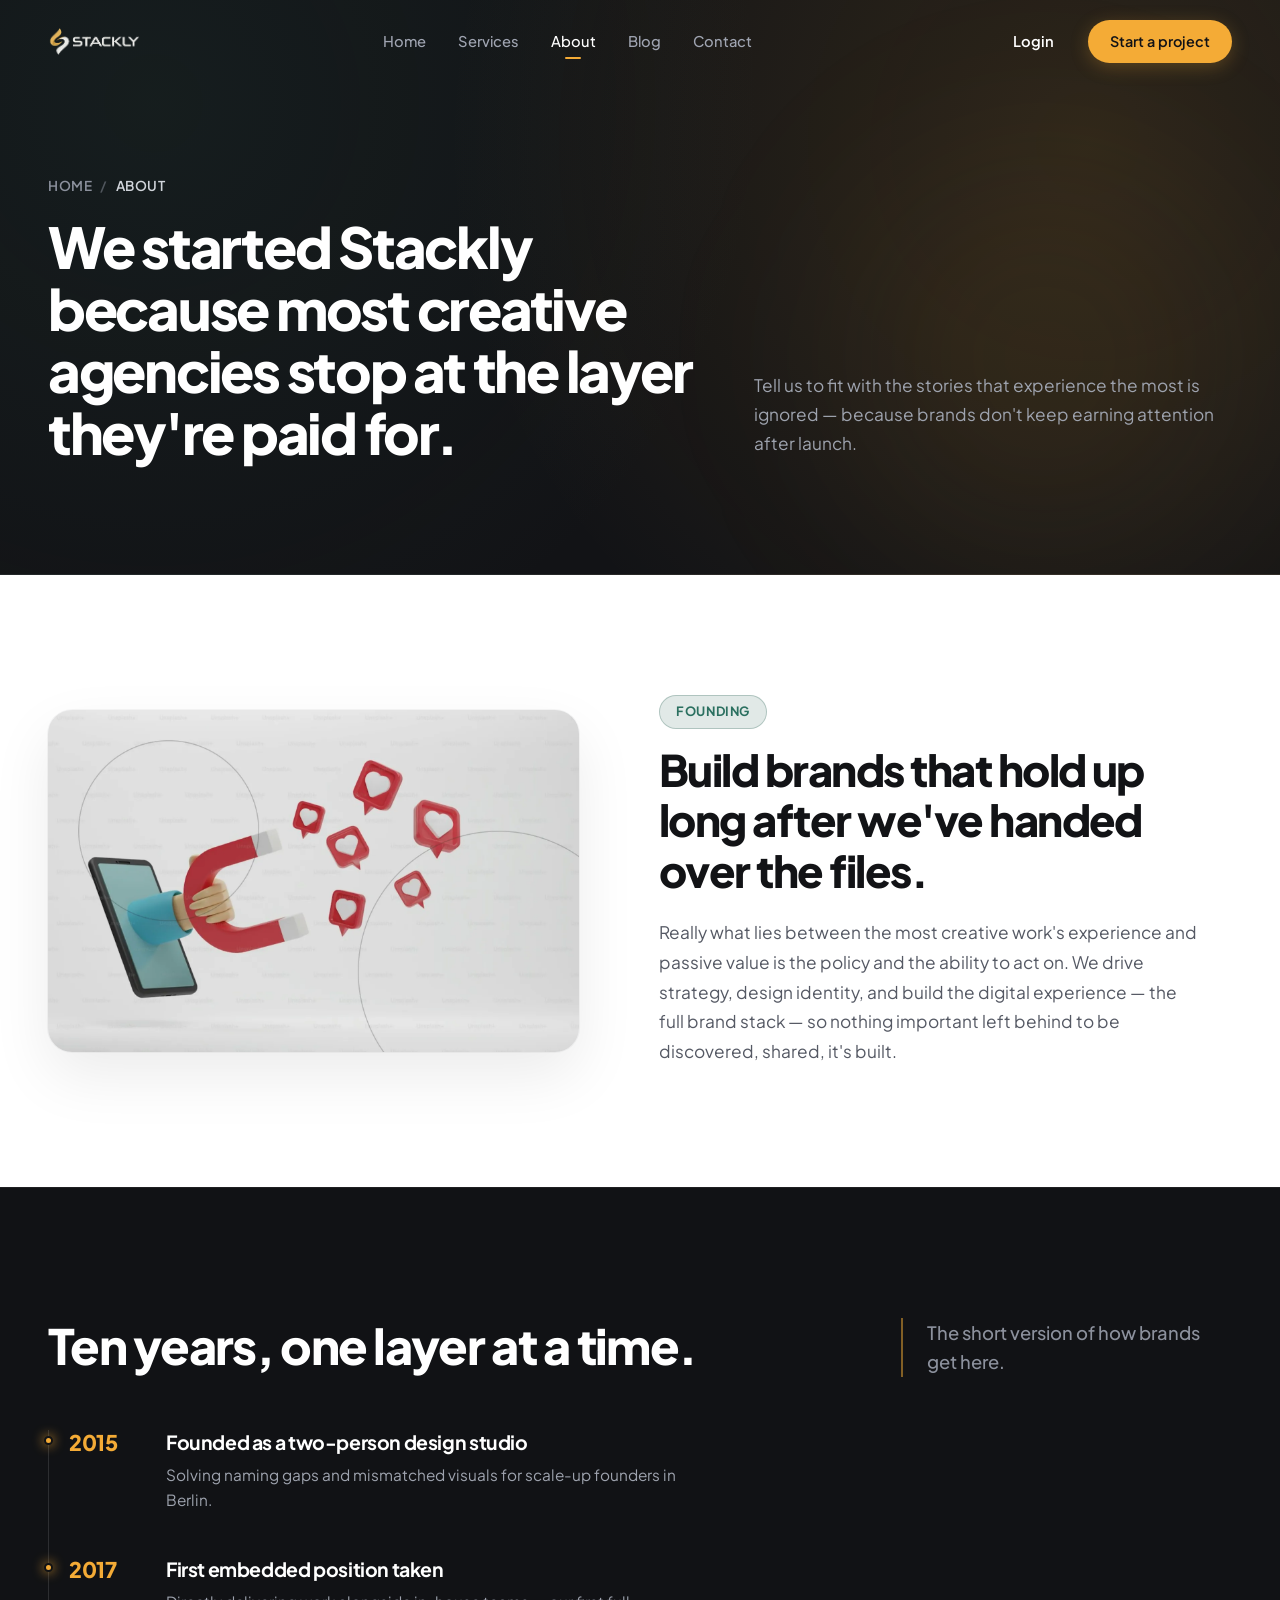
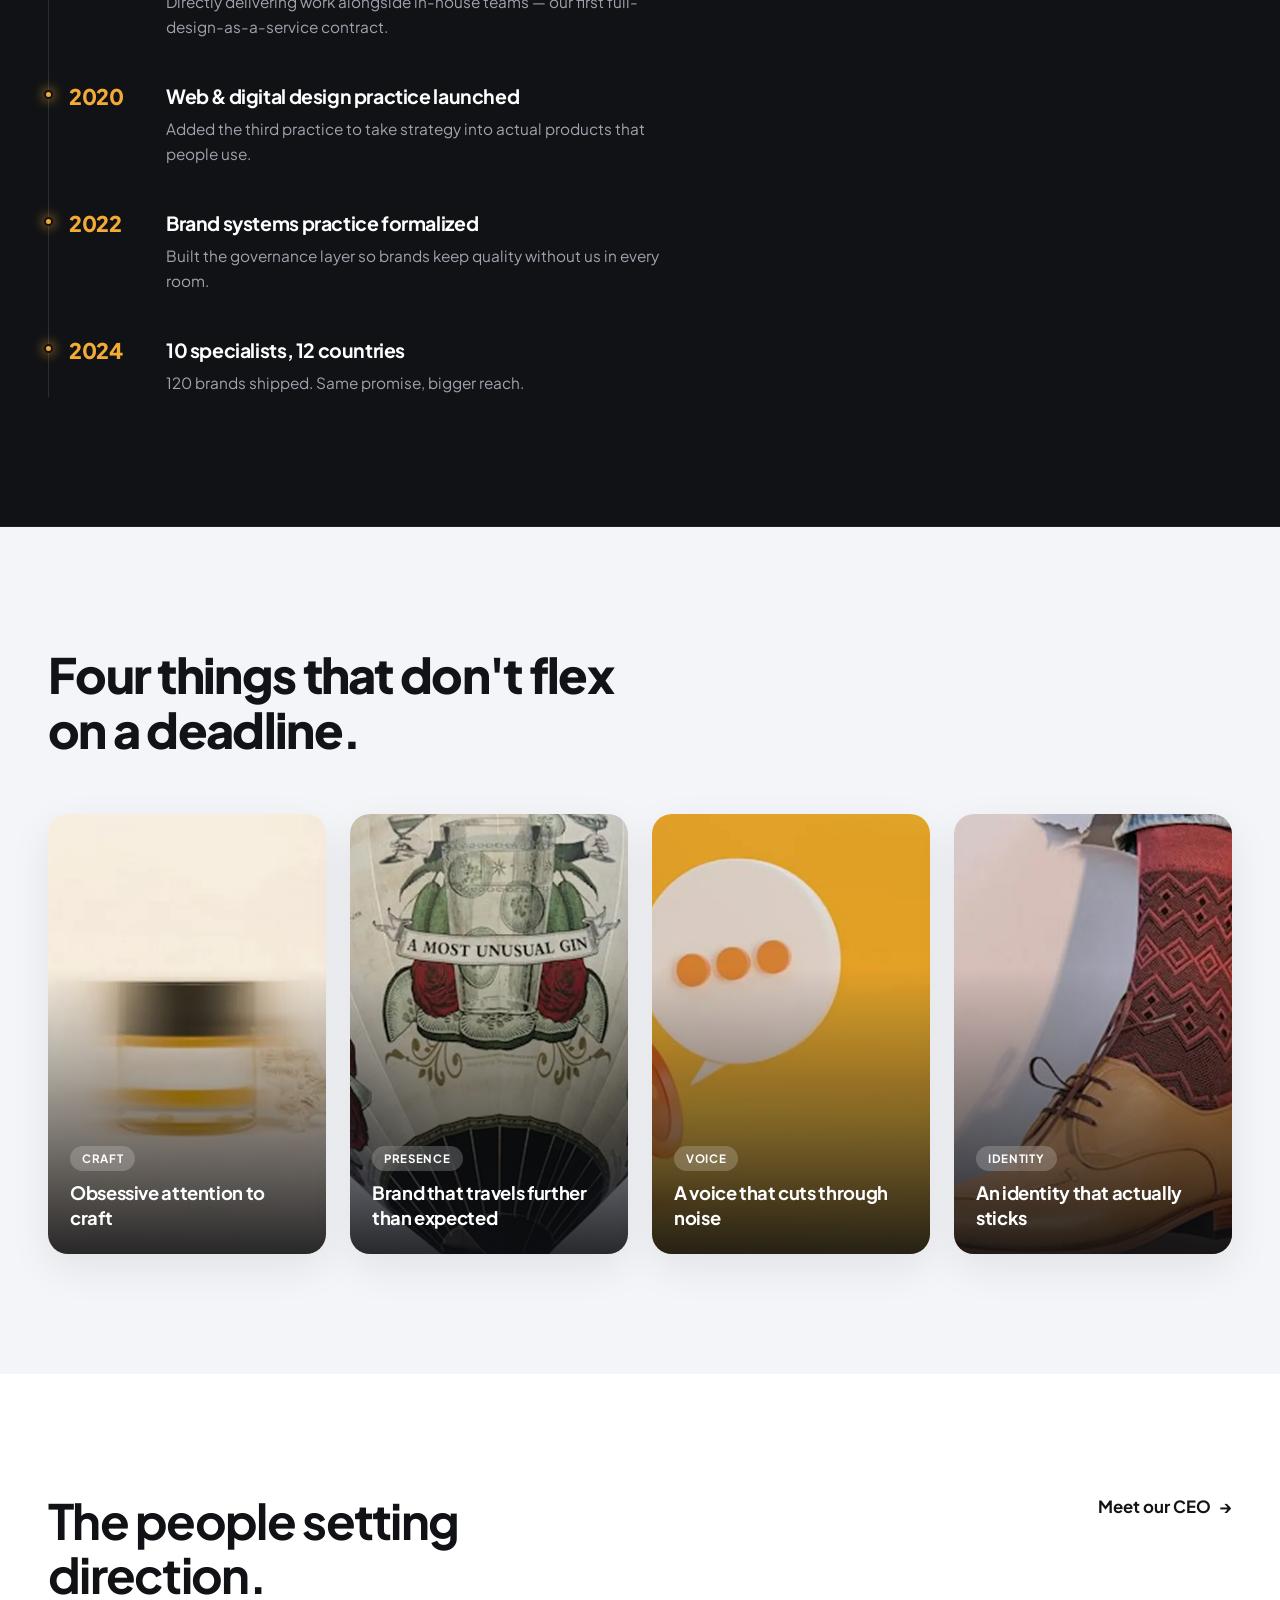
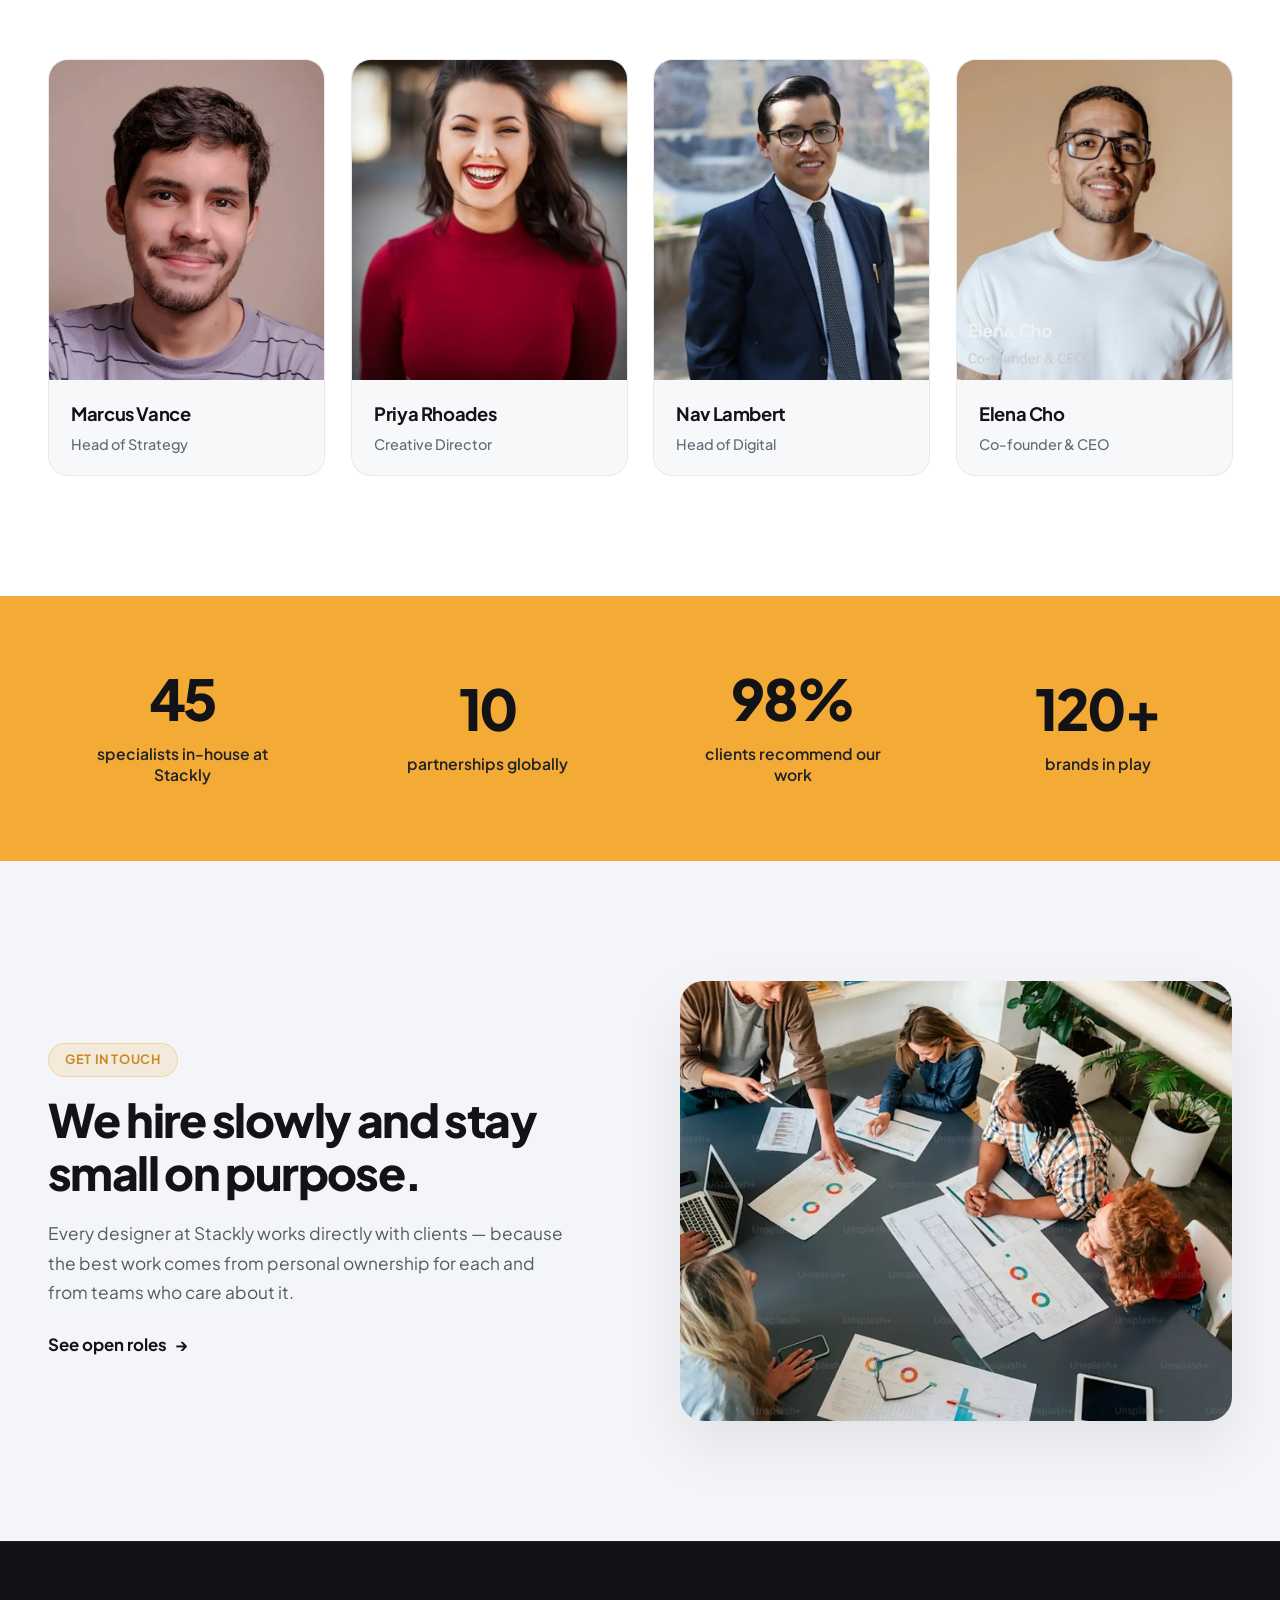
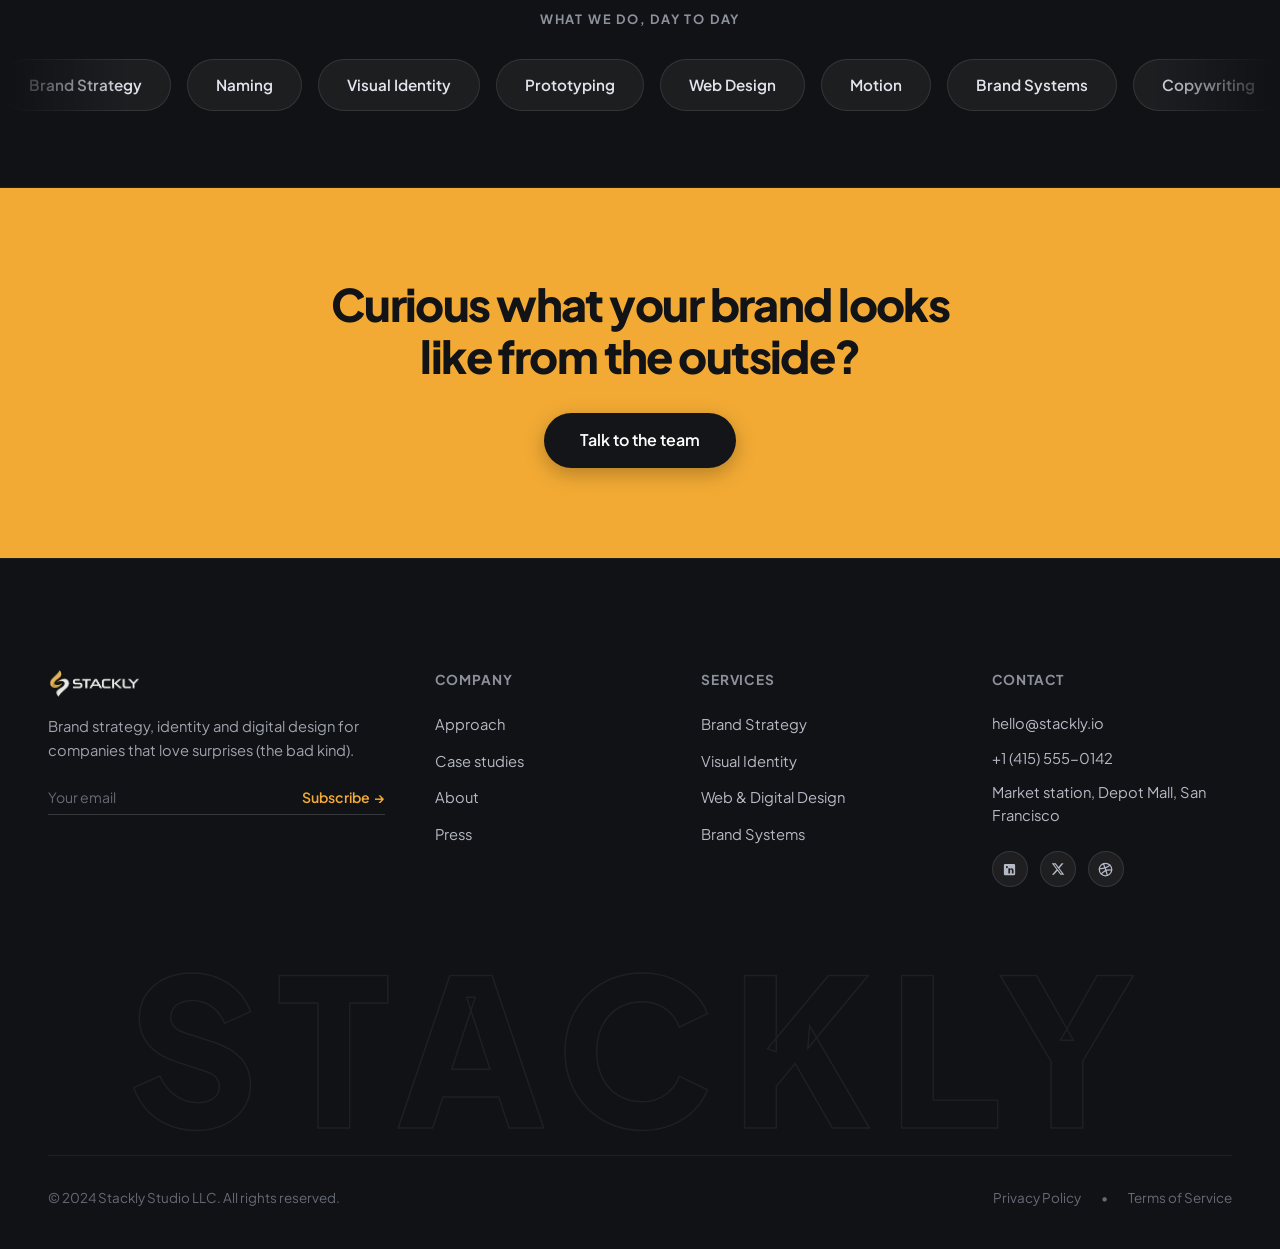
==== about.html @ 3d470898 "Add files via upload" ====
<!DOCTYPE html>
<html lang="en">
<head>
  <meta charset="UTF-8">
  <meta name="viewport" content="width=device-width, initial-scale=1.0">
  <title>About — Stackly Brand & Creative Studio</title>
  <meta name="description" content="We started Stackly because most creative agencies stop at the layer they're paid for. Ten years, one layer at a time.">
  <meta name="theme-color" content="#111215">
  <meta property="og:title" content="About — Stackly Brand Studio">
  <meta property="og:description" content="Ten years, one layer at a time. The story behind Stackly.">
  <meta property="og:type" content="website">

  <link rel="preconnect" href="https://fonts.googleapis.com">
  <link rel="preconnect" href="https://fonts.gstatic.com" crossorigin>
  <link href="https://fonts.googleapis.com/css2?family=Plus+Jakarta+Sans:wght@400;500;600;700;800&display=swap" rel="stylesheet">
  <link rel="stylesheet" href="style.css">
</head>
<body>

  <!-- ==========================================================================
       PRELOADER (Luxury Split-Curtain & SVG Radial Ring)
       ========================================================================== -->
  <div id="stackly-preloader" class="stackly-preloader" role="status" aria-label="Loading Stackly">
    <div class="preloader-curtain preloader-curtain--top"></div>
    <div class="preloader-curtain preloader-curtain--bottom"></div>

    <div class="preloader-stage">
      <!-- Top studio metadata bar -->
      <div class="preloader-top-bar">
        <span class="preloader-live-tag"><span class="preloader-live-dot"></span> STACKLY STUDIO</span>
        <span class="preloader-system-tag">INITIALIZING EXPERIENCE</span>
      </div>

      <!-- Central Iconic Ring & Logo -->
      <div class="preloader-center">
        <div class="preloader-ring-wrap">
          <div class="preloader-ring-glow"></div>
          
          <svg class="preloader-svg-ring" viewBox="0 0 160 160">
            <circle class="ring-bg" cx="80" cy="80" r="72"></circle>
            <circle class="ring-orbit" cx="80" cy="80" r="64"></circle>
            <circle class="ring-progress" id="preloaderRingProgress" cx="80" cy="80" r="72"></circle>
          </svg>

          <div class="preloader-ring-logo">
            <img src="images/logo.webp" alt="Stackly Logo">
          </div>
        </div>

        <!-- Typography Counter -->
        <div class="preloader-number-wrap">
          <span class="preloader-count-val" id="preloaderCountVal">00</span><span class="preloader-percent-mark">%</span>
        </div>

        <!-- Micro Laser Track -->
        <div class="preloader-line-track">
          <div class="preloader-line-fill" id="preloaderLineFill"></div>
        </div>
      </div>

      <!-- Bottom Bar -->
      <div class="preloader-bottom-bar">
        <span>BRAND STRATEGY &amp; DIGITAL IDENTITY</span>
        <span>&copy; 2024 / ALL SYSTEMS READY</span>
      </div>
    </div>
  </div>

  <!-- HEADER -->
  <header class="site-header" id="siteHeader">
    <div class="container nav-inner">
      <a href="index.html" class="brand-logo-wrap" aria-label="Stackly Home">
        <img src="images/logo.webp" alt="Stackly Logo" class="brand-logo-img">
      </a>
      <nav class="nav-center-menu" aria-label="Main Navigation">
        <a href="index.html" class="nav-link">Home</a>
        <a href="services.html" class="nav-link">Services</a>
        <a href="about.html" class="nav-link active">About</a>
        <a href="blog.html" class="nav-link">Blog</a>
        <a href="contact.html" class="nav-link">Contact</a>
      </nav>
      <div class="nav-actions">
        <a href="login.html" class="btn btn-ghost-dark">Login</a>
        <a href="404.html" class="btn btn-primary nav-btn-pill">Start a project</a>
      </div>
      <button class="mobile-nav-toggle" aria-label="Toggle navigation menu" aria-expanded="false">
        <div class="hamburger-bars"><span></span><span></span><span></span></div>
      </button>
    </div>
  </header>

  <!-- MOBILE DRAWER -->
  <div class="mobile-drawer" id="mobileDrawer">
    <button class="mobile-drawer-close" id="mobileDrawerClose" aria-label="Close menu">
      <svg width="22" height="22" viewBox="0 0 24 24" fill="none" stroke="currentColor" stroke-width="2.5" stroke-linecap="round" stroke-linejoin="round">
        <line x1="18" y1="6" x2="6" y2="18"></line><line x1="6" y1="6" x2="18" y2="18"></line>
      </svg>
    </button>
    <div class="mobile-drawer-links">
      <a href="index.html" class="mobile-drawer-link">Home</a>
      <a href="services.html" class="mobile-drawer-link">Services</a>
      <a href="about.html" class="mobile-drawer-link active">About</a>
      <a href="blog.html" class="mobile-drawer-link">Blog</a>
      <a href="contact.html" class="mobile-drawer-link">Contact</a>
    </div>
    <div class="mobile-drawer-actions">
      <a href="login.html" class="btn btn-secondary" style="width:100%;">Login</a>
      <a href="404.html" class="btn btn-primary" style="width:100%;">Start a project</a>
    </div>
  </div>

  <main>

    <!-- ====================================================================
         SECTION 1 — HERO
         ==================================================================== -->
    <section class="about-hero" id="about-hero">
      <div class="hero-glow-ambient"></div>
      <div class="container about-hero-inner">

        <div class="about-hero-left fade-up-element in-view">
          <div class="breadcrumb">
            <a href="index.html">Home</a>
            <span class="crumb-sep">/</span>
            <span class="crumb-active">About</span>
          </div>
          <h1 class="about-hero-title">
            We started Stackly because most creative agencies stop at the layer they're paid for.
          </h1>
        </div>

        <div class="about-hero-right fade-up-element delay-2 in-view">
          <p class="about-hero-body">
            Tell us to fit with the stories that experience the most is ignored — because brands don't keep earning attention after launch.
          </p>
        </div>

      </div>
    </section>

    <!-- ====================================================================
         SECTION 2 — MISSION SPLIT (light bg + local image)
         ==================================================================== -->
    <section class="about-mission">
      <div class="container about-mission-grid">

        <!-- Left: Image -->
        <div class="about-mission-img-col fade-up-element delay-1">
          <div class="about-mission-img-wrap">
            <img src="images/Background.webp" alt="Social media brand magnetic attraction illustration" class="about-mission-img">
          </div>
        </div>

        <!-- Right: Text -->
        <div class="about-mission-text-col fade-up-element delay-2">
          <span class="section-tag-teal">Founding</span>
          <h2 class="about-mission-heading">
            Build brands that hold up long after we've handed over the files.
          </h2>
          <p class="about-mission-body">
            Really what lies between the most creative work's experience and passive value is the policy and the ability to act on. We drive strategy, design identity, and build the digital experience — the full brand stack — so nothing important left behind to be discovered, shared, it's built.
          </p>
        </div>

      </div>
    </section>

    <!-- ====================================================================
         SECTION 3 — DECADE TIMELINE (dark bg)
         ==================================================================== -->
    <section class="about-timeline">
      <div class="container about-timeline-grid">

        <!-- Left: Heading + Milestones -->
        <div class="about-timeline-left fade-up-element">
          <h2 class="about-timeline-heading">
            Ten years, one layer at a time.
          </h2>
          <ol class="milestone-list">
            <li class="milestone-item fade-up-element delay-1">
              <span class="milestone-year">2015</span>
              <div class="milestone-body">
                <h3 class="milestone-title">Founded as a two-person design studio</h3>
                <p class="milestone-desc">Solving naming gaps and mismatched visuals for scale-up founders in Berlin.</p>
              </div>
            </li>
            <li class="milestone-item fade-up-element delay-2">
              <span class="milestone-year">2017</span>
              <div class="milestone-body">
                <h3 class="milestone-title">First embedded position taken</h3>
                <p class="milestone-desc">Directly delivering work alongside in-house teams — our first full-design-as-a-service contract.</p>
              </div>
            </li>
            <li class="milestone-item fade-up-element delay-3">
              <span class="milestone-year">2020</span>
              <div class="milestone-body">
                <h3 class="milestone-title">Web & digital design practice launched</h3>
                <p class="milestone-desc">Added the third practice to take strategy into actual products that people use.</p>
              </div>
            </li>
            <li class="milestone-item fade-up-element delay-4">
              <span class="milestone-year">2022</span>
              <div class="milestone-body">
                <h3 class="milestone-title">Brand systems practice formalized</h3>
                <p class="milestone-desc">Built the governance layer so brands keep quality without us in every room.</p>
              </div>
            </li>
            <li class="milestone-item fade-up-element delay-1">
              <span class="milestone-year">2024</span>
              <div class="milestone-body">
                <h3 class="milestone-title">10 specialists, 12 countries</h3>
                <p class="milestone-desc">120 brands shipped. Same promise, bigger reach.</p>
              </div>
            </li>
          </ol>
        </div>

        <!-- Right: Eyebrow note -->
        <div class="about-timeline-right fade-up-element delay-2">
          <p class="timeline-aside-text">The short version of how brands get here.</p>
        </div>

      </div>
    </section>

    <!-- ====================================================================
         SECTION 4 — FOUR VALUES IMAGE GRID (light bg)
         ==================================================================== -->
    <section class="about-values">
      <div class="container">
        <h2 class="about-values-heading fade-up-element">Four things that don't flex<br>on a deadline.</h2>

        <div class="values-image-grid">

          <div class="value-img-card fade-up-element delay-1">
            <div class="value-img-wrap">
              <img src="images/Component 18.webp" alt="Product craft — premium skincare packaging" class="value-img">
              <div class="value-img-overlay">
                <span class="value-category">Craft</span>
                <h3 class="value-card-title">Obsessive attention to craft</h3>
              </div>
            </div>
          </div>

          <div class="value-img-card fade-up-element delay-2">
            <div class="value-img-wrap">
              <img src="images/Component 17.webp" alt="Brand elevation — hot air balloon with brand marks" class="value-img">
              <div class="value-img-overlay">
                <span class="value-category">Presence</span>
                <h3 class="value-card-title">Brand that travels further than expected</h3>
              </div>
            </div>
          </div>

          <div class="value-img-card fade-up-element delay-3">
            <div class="value-img-wrap">
              <img src="images/Component 19.webp" alt="Brand voice — megaphone communication" class="value-img">
              <div class="value-img-overlay">
                <span class="value-category">Voice</span>
                <h3 class="value-card-title">A voice that cuts through noise</h3>
              </div>
            </div>
          </div>

          <div class="value-img-card fade-up-element delay-4">
            <div class="value-img-wrap">
              <img src="images/Component 20.webp" alt="Identity — distinctive personal brand expression" class="value-img">
              <div class="value-img-overlay">
                <span class="value-category">Identity</span>
                <h3 class="value-card-title">An identity that actually sticks</h3>
              </div>
            </div>
          </div>

        </div>
      </div>
    </section>

    <!-- ====================================================================
         SECTION 5 — TEAM (light bg)
         ==================================================================== -->
    <section class="about-team">
      <div class="container">

        <div class="section-header-split fade-up-element">
          <h2 class="section-title" style="color:#111215;">
            The people setting<br>direction.
          </h2>
          <a href="404.html" class="about-team-cta-link">
            Meet our CEO <span>&rarr;</span>
          </a>
        </div>

        <div class="team-cards-grid">

          <div class="team-card fade-up-element delay-1">
            <div class="team-card-img-wrap">
              <img src="images/Gradient.webp" alt="Marcus Vance — Head of Strategy" class="team-card-img">
            </div>
            <div class="team-card-info">
              <span class="team-card-name">Marcus Vance</span>
              <span class="team-card-role">Head of Strategy</span>
            </div>
          </div>

          <div class="team-card fade-up-element delay-2">
            <div class="team-card-img-wrap">
              <img src="images/Gradient (1).webp" alt="Priya Rhoades — Creative Director" class="team-card-img">
            </div>
            <div class="team-card-info">
              <span class="team-card-name">Priya Rhoades</span>
              <span class="team-card-role">Creative Director</span>
            </div>
          </div>

          <div class="team-card fade-up-element delay-3">
            <div class="team-card-img-wrap">
              <img src="images/Gradient (2).webp" alt="Nav Lambert — Head of Digital" class="team-card-img">
            </div>
            <div class="team-card-info">
              <span class="team-card-name">Nav Lambert</span>
              <span class="team-card-role">Head of Digital</span>
            </div>
          </div>

          <div class="team-card team-card-ceo fade-up-element delay-4">
            <div class="team-card-img-wrap">
              <img src="images/Component 18 (1).webp" alt="Elena Cho — Co-founder & CEO" class="team-card-img">
            </div>
            <div class="team-card-info">
              <span class="team-card-name">Elena Cho</span>
              <span class="team-card-role">Co-founder & CEO</span>
            </div>
          </div>

        </div>

      </div>
    </section>

    <!-- ====================================================================
         SECTION 6 — STATS BANNER (amber)
         ==================================================================== -->
    <section class="section-stat-banner" aria-label="Studio stats">
      <div class="container">
        <div class="stat-banner-grid">
          <div class="banner-stat-item fade-up-element delay-1">
            <span class="banner-stat-number">45</span>
            <span class="banner-stat-text">specialists in-house at Stackly</span>
          </div>
          <div class="banner-stat-item fade-up-element delay-2">
            <span class="banner-stat-number">10</span>
            <span class="banner-stat-text">partnerships globally</span>
          </div>
          <div class="banner-stat-item fade-up-element delay-3">
            <span class="banner-stat-number">98%</span>
            <span class="banner-stat-text">clients recommend our work</span>
          </div>
          <div class="banner-stat-item fade-up-element delay-4">
            <span class="banner-stat-number">120+</span>
            <span class="banner-stat-text">brands in play</span>
          </div>
        </div>
      </div>
    </section>

    <!-- ====================================================================
         SECTION 7 — HIRE / CULTURE SPLIT (light bg)
         ==================================================================== -->
    <section class="about-hire">
      <div class="container about-hire-grid">

        <div class="about-hire-left fade-up-element">
          <span class="section-tag-gold">Get in touch</span>
          <h2 class="about-hire-heading">
            We hire slowly and stay small on purpose.
          </h2>
          <p class="about-hire-body">
            Every designer at Stackly works directly with clients — because the best work comes from personal ownership for each and from teams who care about it.
          </p>
          <a href="404.html" class="about-hire-link">
            See open roles <span>&rarr;</span>
          </a>
        </div>

        <div class="about-hire-img-col fade-up-element delay-2">
          <div class="about-hire-img-wrap">
            <img src="images/Gradient (3).webp" alt="Stackly team collaborating around a table" class="about-hire-img">
          </div>
        </div>

      </div>
    </section>

    <!-- ====================================================================
         SECTION 8 — CAPABILITIES TICKER (dark bg)
         ==================================================================== -->
    <section class="section-tools-band about-caps-ticker" aria-label="Studio capabilities">
      <div class="container">
        <p class="tools-eyebrow">WHAT WE DO, DAY TO DAY</p>
      </div>
      <div class="tools-ticker-wrap">
        <div class="tools-ticker-track">
          <span class="tool-chip">Brand Strategy</span>
          <span class="tool-chip">Naming</span>
          <span class="tool-chip">Visual Identity</span>
          <span class="tool-chip">Prototyping</span>
          <span class="tool-chip">Web Design</span>
          <span class="tool-chip">Motion</span>
          <span class="tool-chip">Brand Systems</span>
          <span class="tool-chip">Copywriting</span>
          <span class="tool-chip">Not Generic</span>
          <span class="tool-chip">Brand Strategy</span>
          <span class="tool-chip">Naming</span>
          <span class="tool-chip">Visual Identity</span>
          <span class="tool-chip">Prototyping</span>
          <span class="tool-chip">Web Design</span>
          <span class="tool-chip">Motion</span>
          <span class="tool-chip">Brand Systems</span>
          <span class="tool-chip">Copywriting</span>
          <span class="tool-chip">Not Generic</span>
        </div>
      </div>
    </section>

    <!-- ====================================================================
         SECTION 9 — CLOSING CTA (amber band)
         ==================================================================== -->
    <section class="section-services-cta" aria-label="CTA">
      <div class="container">
        <div class="cta-banner-content fade-up-element">
          <h2 class="cta-banner-heading">
            Curious what your brand looks<br>like from the outside?
          </h2>
          <a href="404.html" class="btn btn-dark-pill">Talk to the team</a>
        </div>
      </div>
    </section>

  </main>

  <!-- FOOTER -->
  <footer class="site-footer">
    <div class="container">
      <div class="footer-top-grid">
        <div class="footer-brand-col">
          <img src="images/logo.webp" alt="Stackly Logo" class="footer-brand-logo">
          <p class="footer-bio-text">
            Brand strategy, identity and digital design for companies that love surprises (the bad kind).
          </p>
          <form id="newsletterForm" class="newsletter-box">
            <input type="email" placeholder="Your email" class="newsletter-input" required>
            <button type="submit" class="newsletter-btn">Subscribe <span>&rarr;</span></button>
          </form>
        </div>
        <div class="footer-col">
          <h4 class="footer-col-title">Company</h4>
          <ul class="footer-nav-list">
            <li><a href="404.html">Approach</a></li>
            <li><a href="404.html">Case studies</a></li>
            <li><a href="404.html">About</a></li>
            <li><a href="404.html">Press</a></li>
          </ul>
        </div>
        <div class="footer-col">
          <h4 class="footer-col-title">Services</h4>
          <ul class="footer-nav-list">
            <li><a href="404.html">Brand Strategy</a></li>
            <li><a href="404.html">Visual Identity</a></li>
            <li><a href="404.html">Web & Digital Design</a></li>
            <li><a href="404.html">Brand Systems</a></li>
          </ul>
        </div>
        <div class="footer-col">
          <h4 class="footer-col-title">Contact</h4>
          <div class="footer-contact-info">
            <a href="404.html">hello@stackly.io</a>
            <a href="404.html">+1 (415) 555-0142</a>
            <span>Market station, Depot Mall, San Francisco</span>
          </div>
          <div class="footer-social-row">
            <a href="404.html" class="social-circle-link" aria-label="LinkedIn">
              <svg width="15" height="15" viewBox="0 0 24 24" fill="currentColor">
                <path d="M19 3a2 2 0 0 1 2 2v14a2 2 0 0 1-2 2H5a2 2 0 0 1-2-2V5a2 2 0 0 1 2-2h14m-.5 15.5v-5.3a3.26 3.26 0 0 0-3.26-3.26c-.85 0-1.84.52-2.28 1.3v-1.11h-2.79v8.37h2.79v-4.93c0-.77.62-1.4 1.39-1.4a1.4 1.4 0 0 1 1.4 1.4v4.93h2.75M6.46 10.9h2.8v8.4h-2.8v-8.4M7.86 6.54a1.64 1.64 0 1 0 0 3.28 1.64 1.64 0 0 0 0-3.28Z"/>
              </svg>
            </a>
            <a href="404.html" class="social-circle-link" aria-label="Twitter / X">
              <svg width="14" height="14" viewBox="0 0 24 24" fill="currentColor">
                <path d="M18.244 2.25h3.308l-7.227 8.26 8.502 11.24H16.17l-5.214-6.817L4.99 21.75H1.68l7.73-8.835L1.254 2.25H8.08l4.713 6.231zm-1.161 17.52h1.833L7.084 4.126H5.117z"/>
              </svg>
            </a>
            <a href="404.html" class="social-circle-link" aria-label="Dribbble">
              <svg width="15" height="15" viewBox="0 0 24 24" fill="none" stroke="currentColor" stroke-width="2" stroke-linecap="round" stroke-linejoin="round">
                <circle cx="12" cy="12" r="10"></circle>
                <path d="M19.13 5.09C15.22 9.14 10 10.44 2.25 10.94"></path>
                <path d="M21.75 12.84c-6.62-1.41-12.14 1-16.38 6.32"></path>
                <path d="M8.5 2.5c2.5 5.5 4.5 11 6.5 19"></path>
              </svg>
            </a>
          </div>
        </div>
      </div>

      <div class="footer-watermark-wrap">
        <span class="footer-watermark-text">STACKLY</span>
      </div>

      <div class="footer-bottom-bar">
        <span>&copy; 2024 Stackly Studio LLC. All rights reserved.</span>
        <div class="footer-legal-links">
          <a href="404.html">Privacy Policy</a>
          <span>•</span>
          <a href="404.html">Terms of Service</a>
        </div>
      </div>
    </div>
  </footer>

  <div class="toast-notice" id="toastNotice" role="status" aria-live="polite">
    <svg width="20" height="20" viewBox="0 0 24 24" fill="none" stroke="currentColor" stroke-width="2.5" stroke-linecap="round" stroke-linejoin="round">
      <path d="M22 11.08V12a10 10 0 1 1-5.93-9.14"></path>
      <polyline points="22 4 12 14.01 9 11.01"></polyline>
    </svg>
    <span class="toast-msg">Subscribed successfully!</span>
  </div>

  <script src="script.js"></script>
</body>
</html>
---- style.css ----
/* ==========================================================================
   STACKLY - Brand Strategy & Creative Studio
   Design System & Master Stylesheet
   ========================================================================== */

:root {
  /* Color Palette */
  --bg-dark: #111215;
  --bg-dark-card: #191b20;
  --bg-dark-card-hover: #21242b;
  --border-dark: rgba(255, 255, 255, 0.08);
  --border-dark-hover: rgba(255, 255, 255, 0.18);
  
  --bg-light: #f3f3f5;
  --bg-light-pure: #ffffff;
  --border-light: rgba(0, 0, 0, 0.08);
  --border-light-hover: rgba(0, 0, 0, 0.15);
  
  --text-dark-primary: #ffffff;
  --text-dark-secondary: #9ea3ae;
  --text-dark-muted: #656a76;
  
  --text-light-primary: #121316;
  --text-light-secondary: #606470;
  --text-light-muted: #8c919d;
  
  --accent-gold: #f4ab36;
  --accent-gold-hover: #e09927;
  --accent-gold-glow: rgba(244, 171, 54, 0.35);
  
  --layer-teal: #2f6558;
  --layer-teal-light: #3a7c6c;
  --layer-gold: #c98b27;
  --layer-gold-bright: #f0a836;
  --layer-white: #f5f6f8;
  --layer-dark: #22242a;
  
  /* Typography */
  --font-main: 'Plus Jakarta Sans', -apple-system, BlinkMacSystemFont, 'Segoe UI', Roboto, sans-serif;
  --font-display: 'Plus Jakarta Sans', sans-serif;
  
  /* Transitions & Curves */
  --ease-smooth: cubic-bezier(0.16, 1, 0.3, 1);
  --ease-spring: cubic-bezier(0.34, 1.56, 0.64, 1);
  --transition-fast: 0.2s var(--ease-smooth);
  --transition-base: 0.35s var(--ease-smooth);
  --transition-slow: 0.6s var(--ease-smooth);
  
  /* Radius & Shadows */
  --radius-sm: 8px;
  --radius-md: 14px;
  --radius-lg: 20px;
  --radius-xl: 28px;
  --radius-full: 9999px;
  
  --shadow-sm: 0 2px 8px rgba(0, 0, 0, 0.06);
  --shadow-md: 0 10px 30px rgba(0, 0, 0, 0.08);
  --shadow-lg: 0 20px 50px rgba(0, 0, 0, 0.14);
  --shadow-glow: 0 0 40px var(--accent-gold-glow);
  --shadow-hero-card: 0 25px 60px rgba(0, 0, 0, 0.45);
}

/* Base Reset */
*, *::before, *::after {
  box-sizing: border-box;
  margin: 0;
  padding: 0;
}

html {
  scroll-behavior: smooth;
  -webkit-font-smoothing: antialiased;
  -moz-osx-font-smoothing: grayscale;
  font-size: 16px;
}

body {
  font-family: var(--font-main);
  background-color: var(--bg-dark);
  color: var(--text-dark-primary);
  line-height: 1.55;
  overflow-x: hidden;
}

img {
  max-width: 100%;
  height: auto;
  display: block;
}

a {
  color: inherit;
  text-decoration: none;
}

button, input, textarea, select {
  font-family: inherit;
  font-size: inherit;
  border: none;
  outline: none;
  background: none;
}

ul, ol {
  list-style: none;
}

/* Layout Utilities */
.container {
  width: 100%;
  max-width: 1240px;
  margin: 0 auto;
  padding: 0 28px;
}

@media (max-width: 768px) {
  .container {
    padding: 0 20px;
  }
}

/* Button Component Styles */
.btn {
  display: inline-flex;
  align-items: center;
  justify-content: center;
  gap: 10px;
  font-weight: 600;
  border-radius: var(--radius-full);
  cursor: pointer;
  transition: all var(--transition-fast);
  white-space: nowrap;
}

.btn-primary {
  background: var(--accent-gold);
  color: #121316;
  padding: 13px 28px;
  font-size: 0.95rem;
  box-shadow: 0 4px 18px rgba(244, 171, 54, 0.25);
}

.btn-primary:hover {
  background: var(--accent-gold-hover);
  transform: translateY(-2px);
  box-shadow: 0 8px 25px rgba(244, 171, 54, 0.35);
}

.btn-secondary {
  background: rgba(255, 255, 255, 0.07);
  color: #fff;
  border: 1px solid var(--border-dark);
  padding: 13px 28px;
  font-size: 0.95rem;
}

.btn-secondary:hover {
  background: rgba(255, 255, 255, 0.12);
  border-color: rgba(255, 255, 255, 0.2);
  transform: translateY(-2px);
}

.btn-ghost-dark {
  color: #d1d5db;
  padding: 10px 20px;
  font-size: 0.92rem;
  transition: color var(--transition-fast);
}

.btn-ghost-dark:hover {
  color: #ffffff;
}

/* Arrow Icon Button */
.arrow-circle-btn {
  width: 44px;
  height: 44px;
  border-radius: 50%;
  background: rgba(255, 255, 255, 0.18);
  backdrop-filter: blur(10px);
  -webkit-backdrop-filter: blur(10px);
  display: flex;
  align-items: center;
  justify-content: center;
  color: #ffffff;
  transition: all var(--transition-base);
  border: 1px solid rgba(255, 255, 255, 0.25);
}

.arrow-circle-btn svg {
  transition: transform var(--transition-base);
}

.card:hover .arrow-circle-btn,
.case-card:hover .arrow-circle-btn {
  background: #ffffff;
  color: #121316;
  transform: scale(1.06);
}

.card:hover .arrow-circle-btn svg,
.case-card:hover .arrow-circle-btn svg {
  transform: translate(2px, -2px);
}

/* Section Header Typography */
.section-header-split {
  display: flex;
  justify-content: space-between;
  align-items: flex-start;
  gap: 40px;
  margin-bottom: 56px;
}

.section-title {
  font-size: clamp(2.1rem, 3.8vw, 3.2rem);
  font-weight: 700;
  letter-spacing: -0.035em;
  line-height: 1.12;
}

.section-subtitle {
  font-size: clamp(1rem, 1.25vw, 1.15rem);
  line-height: 1.6;
  max-width: 440px;
  margin-left: auto;
  font-weight: 400;
}

@media (max-width: 860px) {
  .section-header-split {
    flex-direction: column;
    gap: 18px;
    margin-bottom: 40px;
  }
  .section-subtitle {
    margin-left: 0;
    max-width: 100%;
  }
}

/* ==========================================================================
   NAVIGATION
   ========================================================================== */
.site-header {
  position: fixed;
  top: 0;
  left: 0;
  right: 0;
  z-index: 1000;
  padding: 20px 0;
  transition: all var(--transition-base);
  background: transparent;
}

.site-header.scrolled {
  padding: 14px 0;
  background: rgba(17, 18, 21, 0.88);
  backdrop-filter: blur(16px);
  -webkit-backdrop-filter: blur(16px);
  border-bottom: 1px solid rgba(255, 255, 255, 0.07);
  box-shadow: 0 10px 30px rgba(0, 0, 0, 0.35);
}

.nav-inner {
  display: flex;
  align-items: center;
  justify-content: space-between;
}

.brand-logo-wrap {
  display: flex;
  align-items: center;
  gap: 10px;
}

.brand-logo-img {
  height: 28px;
  width: auto;
  object-fit: contain;
}

.nav-center-menu {
  display: flex;
  align-items: center;
  gap: 32px;
}

.nav-link {
  font-size: 0.92rem;
  font-weight: 500;
  color: #a0a5b2;
  position: relative;
  transition: color var(--transition-fast);
  padding: 6px 0;
}

.nav-link.active,
.nav-link:hover {
  color: #ffffff;
}

.nav-link.active::after {
  content: '';
  position: absolute;
  bottom: 0;
  left: 50%;
  transform: translateX(-50%);
  width: 16px;
  height: 2px;
  border-radius: 2px;
  background: var(--accent-gold);
}

.nav-actions {
  display: flex;
  align-items: center;
  gap: 16px;
}

.nav-btn-pill {
  padding: 10px 22px;
  font-size: 0.9rem;
}

/* Mobile Hamburger Toggle */
.mobile-nav-toggle {
  display: none;
  background: none;
  border: none;
  cursor: pointer;
  padding: 8px;
  z-index: 1010;
  color: #fff;
}

.hamburger-bars {
  width: 24px;
  height: 18px;
  position: relative;
  display: flex;
  flex-direction: column;
  justify-content: space-between;
}

.hamburger-bars span {
  display: block;
  height: 2px;
  width: 100%;
  background: #ffffff;
  border-radius: 2px;
  transition: all var(--transition-base);
}

.mobile-nav-toggle.open span:nth-child(1) {
  transform: translateY(8px) rotate(45deg);
}

.mobile-nav-toggle.open span:nth-child(2) {
  opacity: 0;
}

.mobile-nav-toggle.open span:nth-child(3) {
  transform: translateY(-8px) rotate(-45deg);
}

/* Mobile Menu Drawer */
.mobile-drawer {
  position: fixed;
  top: 0;
  left: 0;
  right: 0;
  bottom: 0;
  background: rgba(17, 18, 21, 0.98);
  backdrop-filter: blur(24px);
  -webkit-backdrop-filter: blur(24px);
  z-index: 1005;
  display: flex;
  flex-direction: column;
  justify-content: center;
  align-items: center;
  padding: 40px 24px;
  opacity: 0;
  pointer-events: none;
  transform: translateY(-20px);
  transition: all var(--transition-base);
}

.mobile-drawer.open {
  opacity: 1;
  pointer-events: auto;
  transform: translateY(0);
}

.mobile-drawer-links {
  display: flex;
  flex-direction: column;
  align-items: center;
  gap: 28px;
  margin-bottom: 40px;
}

.mobile-drawer-link {
  font-size: 1.5rem;
  font-weight: 600;
  color: #a0a5b2;
  transition: color var(--transition-fast);
}

.mobile-drawer-link:hover,
.mobile-drawer-link.active {
  color: var(--accent-gold);
}

.mobile-drawer-actions {
  display: flex;
  flex-direction: column;
  gap: 16px;
  width: 100%;
  max-width: 280px;
}

/* ---- Mobile Drawer Close Button ---- */
.mobile-drawer-close {
  position: absolute;
  top: 24px;
  right: 24px;
  width: 46px;
  height: 46px;
  border-radius: 50%;
  background: rgba(255, 255, 255, 0.07);
  border: 1px solid rgba(255, 255, 255, 0.14);
  color: #c4c8d3;
  display: flex;
  align-items: center;
  justify-content: center;
  cursor: pointer;
  transition: all var(--transition-base);
  /* Start rotated — animates in when drawer opens */
  opacity: 0;
  transform: rotate(-90deg) scale(0.7);
}

.mobile-drawer.open .mobile-drawer-close {
  opacity: 1;
  transform: rotate(0deg) scale(1);
  transition-delay: 0.15s;
}

.mobile-drawer-close:hover {
  background: rgba(255, 255, 255, 0.14);
  border-color: rgba(255, 255, 255, 0.28);
  color: #ffffff;
  transform: rotate(90deg) scale(1.1) !important;
}

.mobile-drawer-close svg {
  pointer-events: none;
}


@media (max-width: 900px) {
  .nav-center-menu,
  .nav-actions {
    display: none;
  }
  .mobile-nav-toggle {
    display: block;
  }
}

/* ==========================================================================
   HERO SECTION
   ========================================================================== */
.hero-section {
  position: relative;
  min-height: 100vh;
  padding-top: 150px;
  padding-bottom: 100px;
  background: #0d0e11; /* fallback while images load */
  overflow: hidden;
  display: flex;
  align-items: center;
}

/* ── Slideshow container ─────────────────────────────── */
.hero-slideshow {
  position: absolute;
  inset: 0;
  z-index: 0;
  overflow: hidden;
}

/* Each slide: full-cover image, stacked */
.hero-slide {
  position: absolute;
  inset: 0;
  opacity: 0;
  will-change: opacity, transform;
}

.hero-slide img {
  width: 100%;
  height: 100%;
  object-fit: cover;
  object-position: center;
  display: block;
  pointer-events: none;
  user-select: none;
}

/* ── Per-slide staggered crossfade animations ────────── */
/*
  Total cycle  = 18s  (6s visible + 12s hidden per slide × 3)
  Slide 1: visible 0–6s,  fades out at 6s,  hidden until 18s → restart
  Slide 2: delay 6s  → visible 6–12s
  Slide 3: delay 12s → visible 12–18s
*/

.hero-slide--1 { animation: heroSlide 18s ease-in-out 0s    infinite; }
.hero-slide--2 { animation: heroSlide 18s ease-in-out 6s    infinite; }
.hero-slide--3 { animation: heroSlide 18s ease-in-out 12s   infinite; }

@keyframes heroSlide {
  /* Fade + Ken Burns zoom: appear → hold → zoom gently → fade out */
  0%   { opacity: 0;    transform: scale(1.08);   }
  5%   { opacity: 1;    transform: scale(1.08);   }
  28%  { opacity: 1;    transform: scale(1.00);   }
  33%  { opacity: 0;    transform: scale(0.98);   }
  100% { opacity: 0;    transform: scale(1.08);   }
}

/* ── Gradient overlay (brand glows + dark veil) ──────── */
.hero-slide-overlay {
  position: absolute;
  inset: 0;
  background:
    radial-gradient(circle at 80% 25%, rgba(244, 171, 54, 0.13) 0%, transparent 55%),
    radial-gradient(circle at 15% 15%, rgba(47, 101, 88, 0.15) 0%, transparent 50%),
    linear-gradient(to bottom, rgba(17, 18, 21, 0.50) 0%, rgba(17, 18, 21, 0.72) 100%);
  pointer-events: none;
  z-index: 1;
}

.hero-glow-ambient {
  position: absolute;
  top: 10%;
  right: -5%;
  width: 600px;
  height: 600px;
  background: radial-gradient(circle, rgba(244, 171, 54, 0.09) 0%, rgba(0,0,0,0) 70%);
  filter: blur(80px);
  pointer-events: none;
  z-index: 1;
}

.hero-grid {
  display: grid;
  grid-template-columns: 1.05fr 1fr;
  align-items: center;
  gap: 60px;
  position: relative;
  z-index: 2;
}

.hero-content {
  display: flex;
  flex-direction: column;
}

.hero-title {
  font-size: clamp(2.8rem, 5.2vw, 4.6rem);
  font-weight: 800;
  line-height: 1.08;
  letter-spacing: -0.04em;
  margin-bottom: 24px;
  color: #ffffff;
}

.hero-description {
  font-size: clamp(1.05rem, 1.3vw, 1.22rem);
  color: #9fa4b0;
  line-height: 1.65;
  max-width: 480px;
  margin-bottom: 38px;
}

.hero-cta-group {
  display: flex;
  align-items: center;
  gap: 16px;
  margin-bottom: 60px;
  flex-wrap: wrap;
}

/* Stats Row */
.hero-stats-row {
  display: flex;
  align-items: flex-start;
  gap: 48px;
  padding-top: 36px;
  border-top: 1px solid rgba(255, 255, 255, 0.08);
}

.stat-item {
  display: flex;
  flex-direction: column;
}

.stat-value {
  font-size: clamp(1.6rem, 2.2vw, 2.2rem);
  font-weight: 800;
  letter-spacing: -0.03em;
  color: var(--accent-gold);
  line-height: 1.1;
  margin-bottom: 6px;
}

.stat-label {
  font-size: 0.82rem;
  color: #8c919d;
  font-weight: 500;
  text-transform: lowercase;
}

/* Interactive 3D Hero Layer Stack */
.hero-visual-wrapper {
  perspective: 1200px;
  display: flex;
  justify-content: center;
  align-items: center;
  position: relative;
}

.hero-layers-container {
  width: 100%;
  max-width: 490px;
  display: flex;
  flex-direction: column;
  gap: 14px;
  transform: rotateX(12deg) rotateY(-14deg) rotateZ(3deg);
  transform-style: preserve-3d;
  transition: transform 0.6s var(--ease-smooth);
}

.hero-visual-wrapper:hover .hero-layers-container {
  transform: rotateX(6deg) rotateY(-6deg) rotateZ(1deg);
}

.hero-layer-card {
  padding: 22px 28px;
  border-radius: var(--radius-lg);
  display: flex;
  align-items: center;
  justify-content: space-between;
  box-shadow: 0 16px 40px rgba(0, 0, 0, 0.35);
  transition: all 0.4s var(--ease-spring);
  position: relative;
  cursor: pointer;
  user-select: none;
  border: 1px solid rgba(255, 255, 255, 0.1);
}

.hero-layer-card:hover {
  transform: translateY(-8px) translateZ(35px) scale(1.03);
  box-shadow: 0 24px 50px rgba(0, 0, 0, 0.5), 0 0 30px rgba(255, 255, 255, 0.08);
}

/* Layer 4: Digital Experience */
.layer-teal {
  background: linear-gradient(135deg, #2d6b5e 0%, #225147 100%);
  color: #ffffff;
  border-color: rgba(255, 255, 255, 0.16);
}

/* Layer 3: Voice & Content */
.layer-amber {
  background: linear-gradient(135deg, #f3ac36 0%, #e29a24 100%);
  color: #121316;
  border-color: rgba(255, 255, 255, 0.25);
}

/* Layer 2: Visual Identity */
.layer-white {
  background: #f7f8fa;
  color: #121316;
  border-color: rgba(255, 255, 255, 0.9);
}

/* Layer 1: Brand Strategy */
.layer-dark {
  background: linear-gradient(135deg, #272a31 0%, #1c1e23 100%);
  color: #ffffff;
  border-color: rgba(255, 255, 255, 0.08);
}

.layer-left-title {
  font-size: 1.12rem;
  font-weight: 700;
  letter-spacing: -0.02em;
}

.layer-right-meta {
  font-size: 0.85rem;
  opacity: 0.82;
  font-weight: 500;
  letter-spacing: 0.01em;
}

@media (max-width: 992px) {
  .hero-grid {
    grid-template-columns: 1fr;
    gap: 50px;
  }
  .hero-layers-container {
    max-width: 440px;
    margin: 0 auto;
  }
}

@media (max-width: 580px) {
  .hero-stats-row {
    gap: 28px;
    flex-wrap: wrap;
  }
  .hero-layers-container {
    transform: none;
  }
  .hero-visual-wrapper:hover .hero-layers-container {
    transform: none;
  }
}

/* ==========================================================================
   SECTION 2: FOUNDATION & THREE CARDS
   ========================================================================== */
.section-foundation {
  background: var(--bg-light);
  color: var(--text-light-primary);
  padding: 120px 0;
  position: relative;
}

.section-foundation .section-title {
  color: #111215;
}

.section-foundation .section-subtitle {
  color: #606471;
}

.foundation-grid {
  display: grid;
  grid-template-columns: repeat(3, 1fr);
  gap: 28px;
}

.foundation-card {
  padding: 38px 34px;
  border-radius: var(--radius-xl);
  display: flex;
  flex-direction: column;
  min-height: 320px;
  position: relative;
  transition: all var(--transition-base);
  box-shadow: 0 6px 24px rgba(0, 0, 0, 0.04);
}

.foundation-card:hover {
  transform: translateY(-8px);
  box-shadow: 0 20px 40px rgba(0, 0, 0, 0.12);
}

.foundation-card-dark {
  background: #20232a;
  color: #ffffff;
  border: 1px solid rgba(255, 255, 255, 0.06);
}

.foundation-card-dark .card-layer-tag {
  background: rgba(255, 255, 255, 0.09);
  color: #b0b4be;
}

.foundation-card-dark .card-desc {
  color: #9ea3ae;
}

.foundation-card-gold {
  background: var(--accent-gold);
  color: #121316;
  border: 1px solid rgba(0, 0, 0, 0.05);
}

.foundation-card-gold .card-layer-tag {
  background: rgba(0, 0, 0, 0.09);
  color: #2a2215;
}

.foundation-card-gold .card-desc {
  color: #272118;
}

.card-layer-tag {
  align-self: flex-start;
  padding: 5px 14px;
  border-radius: var(--radius-full);
  font-size: 0.78rem;
  font-weight: 600;
  letter-spacing: 0.04em;
  margin-bottom: 40px;
  text-transform: uppercase;
}

.card-title {
  font-size: 1.55rem;
  font-weight: 700;
  letter-spacing: -0.02em;
  margin-bottom: 16px;
}

.card-desc {
  font-size: 0.95rem;
  line-height: 1.62;
  margin-top: auto;
}

@media (max-width: 960px) {
  .foundation-grid {
    grid-template-columns: 1fr;
    gap: 20px;
  }
  .foundation-card {
    min-height: auto;
    padding: 32px 28px;
  }
}

/* ==========================================================================
   SECTION 3: PROCESS & WORKING WITH US
   ========================================================================== */
.section-process {
  background: #141518;
  color: var(--text-dark-primary);
  padding: 130px 0;
  position: relative;
}

.section-process .section-subtitle {
  color: #9ea3ae;
}

.process-timeline {
  display: grid;
  grid-template-columns: repeat(4, 1fr);
  gap: 32px;
  position: relative;
  margin-top: 60px;
}

/* Connecting Horizontal Line Behind Numbers */
.process-timeline::before {
  content: '';
  position: absolute;
  top: 24px;
  left: 30px;
  right: 30px;
  height: 1px;
  background: rgba(255, 255, 255, 0.12);
  z-index: 1;
}

.process-step {
  display: flex;
  flex-direction: column;
  position: relative;
  z-index: 2;
}

.step-number-circle {
  width: 48px;
  height: 48px;
  border-radius: 50%;
  background: #1e2026;
  border: 1px solid rgba(244, 171, 54, 0.4);
  color: var(--accent-gold);
  display: flex;
  align-items: center;
  justify-content: center;
  font-size: 0.92rem;
  font-weight: 700;
  margin-bottom: 28px;
  transition: all var(--transition-base);
  box-shadow: 0 4px 14px rgba(0, 0, 0, 0.35);
}

.process-step:hover .step-number-circle {
  background: var(--accent-gold);
  color: #121316;
  border-color: var(--accent-gold);
  transform: scale(1.15);
  box-shadow: 0 0 24px rgba(244, 171, 54, 0.45);
}

.step-title {
  font-size: 1.25rem;
  font-weight: 700;
  letter-spacing: -0.02em;
  margin-bottom: 12px;
  color: #ffffff;
}

.step-text {
  font-size: 0.92rem;
  color: #9ea3ae;
  line-height: 1.62;
}

@media (max-width: 900px) {
  .process-timeline {
    grid-template-columns: repeat(2, 1fr);
    gap: 40px;
  }
  .process-timeline::before {
    display: none;
  }
}

@media (max-width: 540px) {
  .process-timeline {
    grid-template-columns: 1fr;
    gap: 34px;
  }
}

/* ==========================================================================
   SECTION 4: RECENT BRANDS WE'VE STOOD UP
   ========================================================================== */
.section-work {
  background: var(--bg-light);
  color: var(--text-light-primary);
  padding: 130px 0;
  position: relative;
}

.section-work .section-title {
  color: #111215;
}

.section-work .section-subtitle {
  color: #606471;
}

.work-showcase-grid {
  display: grid;
  grid-template-columns: 1.15fr 1fr;
  gap: 28px;
  align-items: stretch;
}

/* Left Large Image Card */
.case-card-featured {
  position: relative;
  border-radius: var(--radius-xl);
  overflow: hidden;
  min-height: 520px;
  display: flex;
  flex-direction: column;
  justify-content: flex-end;
  padding: 38px 36px;
  color: #ffffff;
  box-shadow: 0 10px 30px rgba(0, 0, 0, 0.08);
  transition: all var(--transition-base);
}

.case-card-featured:hover {
  transform: translateY(-6px);
  box-shadow: 0 20px 45px rgba(0, 0, 0, 0.16);
}

.featured-img-bg {
  position: absolute;
  top: 0;
  left: 0;
  width: 100%;
  height: 100%;
  object-fit: cover;
  z-index: 1;
  transition: transform 0.8s var(--ease-smooth);
}

.case-card-featured:hover .featured-img-bg {
  transform: scale(1.05);
}

.featured-overlay {
  position: absolute;
  inset: 0;
  background: linear-gradient(180deg, rgba(17, 18, 21, 0.15) 0%, rgba(17, 18, 21, 0.85) 75%, rgba(17, 18, 21, 0.95) 100%);
  z-index: 2;
}

.featured-top-action {
  position: absolute;
  top: 28px;
  right: 28px;
  z-index: 3;
}

.featured-content {
  position: relative;
  z-index: 3;
}

.case-tag {
  font-size: 0.82rem;
  font-weight: 600;
  letter-spacing: 0.02em;
  opacity: 0.85;
  margin-bottom: 12px;
}

.featured-content .case-title {
  font-size: clamp(1.4rem, 2.2vw, 1.85rem);
  font-weight: 700;
  line-height: 1.25;
  letter-spacing: -0.025em;
  margin-bottom: 12px;
  color: #ffffff;
}

.featured-content .case-desc {
  font-size: 0.95rem;
  opacity: 0.88;
  line-height: 1.55;
}

/* Right Stack of 2 Cards */
.work-cards-col {
  display: flex;
  flex-direction: column;
  gap: 28px;
}

.case-card-small {
  border-radius: var(--radius-xl);
  padding: 38px 34px;
  display: flex;
  flex-direction: column;
  justify-content: space-between;
  flex: 1;
  min-height: 246px;
  position: relative;
  transition: all var(--transition-base);
  box-shadow: 0 8px 24px rgba(0, 0, 0, 0.06);
}

.case-card-small:hover {
  transform: translateY(-6px);
  box-shadow: 0 18px 38px rgba(0, 0, 0, 0.14);
}

.case-card-teal {
  background: #2f6558;
  color: #ffffff;
}

.case-card-amber {
  background: #c88926;
  color: #ffffff;
}

.case-card-header {
  display: flex;
  align-items: flex-start;
  justify-content: space-between;
  margin-bottom: 24px;
}

.case-card-small .case-title {
  font-size: clamp(1.25rem, 1.8vw, 1.55rem);
  font-weight: 700;
  line-height: 1.25;
  letter-spacing: -0.02em;
  margin-bottom: 12px;
}

.case-card-small .case-desc {
  font-size: 0.92rem;
  opacity: 0.88;
  line-height: 1.55;
}

@media (max-width: 960px) {
  .work-showcase-grid {
    grid-template-columns: 1fr;
    gap: 24px;
  }
  .case-card-featured {
    min-height: 420px;
  }
}

/* ==========================================================================
   SECTION 5: YELLOW STAT BAR
   ========================================================================== */
.section-stat-banner {
  background: #f4ab36;
  color: #121316;
  padding: 64px 0;
  position: relative;
  overflow: hidden;
}

.stat-banner-grid {
  display: grid;
  grid-template-columns: repeat(4, 1fr);
  gap: 32px;
}

.banner-stat-item {
  display: flex;
  flex-direction: column;
}

.banner-stat-number {
  font-size: clamp(2.4rem, 4vw, 3.4rem);
  font-weight: 800;
  letter-spacing: -0.035em;
  line-height: 1.05;
  margin-bottom: 8px;
  color: #121316;
}

.banner-stat-text {
  font-size: 0.9rem;
  font-weight: 500;
  line-height: 1.45;
  color: #272118;
}

@media (max-width: 860px) {
  .stat-banner-grid {
    grid-template-columns: repeat(2, 1fr);
    gap: 36px 20px;
  }
}

@media (max-width: 480px) {
  .stat-banner-grid {
    grid-template-columns: 1fr;
    gap: 28px;
  }
}

/* ==========================================================================
   SECTION 6: TESTIMONIALS / EMBEDDED
   ========================================================================== */
.section-embedded {
  background: var(--bg-light);
  color: var(--text-light-primary);
  padding: 130px 0 150px;
  position: relative;
  overflow: hidden;
}

.section-embedded .section-title {
  color: #111215;
}

.section-embedded .section-subtitle {
  color: #606471;
}

.testimonial-stack-wrapper {
  position: relative;
  max-width: 720px;
  margin: 60px auto 0;
  height: 340px;
  display: flex;
  align-items: center;
  justify-content: center;
  perspective: 1000px;
}

.test-card {
  position: absolute;
  width: 100%;
  max-width: 580px;
  background: #ffffff;
  border-radius: var(--radius-xl);
  padding: 44px 44px 36px;
  box-shadow: 0 20px 50px rgba(0, 0, 0, 0.09), 0 2px 10px rgba(0, 0, 0, 0.03);
  transition: all 0.6s var(--ease-smooth);
  cursor: pointer;
  border: 1px solid rgba(0, 0, 0, 0.05);
}

.test-quote-icon {
  font-size: 2.2rem;
  line-height: 1;
  color: var(--accent-gold);
  font-family: serif;
  font-weight: 900;
  margin-bottom: 16px;
}

.test-body-text {
  font-size: clamp(1.05rem, 1.4vw, 1.22rem);
  font-weight: 500;
  line-height: 1.6;
  color: #18191d;
  margin-bottom: 30px;
}

.test-author-row {
  display: flex;
  align-items: center;
  gap: 16px;
}

.test-avatar-img,
.test-avatar-initials {
  width: 48px;
  height: 48px;
  border-radius: 50%;
  object-fit: cover;
}

.test-avatar-initials {
  background: #1e2026;
  color: #ffffff;
  display: flex;
  align-items: center;
  justify-content: center;
  font-weight: 700;
  font-size: 0.95rem;
}

.test-author-info {
  display: flex;
  flex-direction: column;
}

.test-author-name {
  font-size: 0.98rem;
  font-weight: 700;
  color: #121316;
}

.test-author-role {
  font-size: 0.84rem;
  color: #717582;
}

/* Card 3D Stacking Positions */
.test-card.card-active {
  z-index: 3;
  transform: translate3d(0, 0, 0) scale(1) rotate(0deg);
  opacity: 1;
  pointer-events: auto;
}

.test-card.card-prev {
  z-index: 2;
  transform: translate3d(-35px, -18px, -50px) scale(0.95) rotate(-3.5deg);
  opacity: 0.75;
}

.test-card.card-next {
  z-index: 1;
  transform: translate3d(35px, -18px, -50px) scale(0.95) rotate(3.5deg);
  opacity: 0.75;
}

.test-card.card-hidden {
  z-index: 0;
  transform: translate3d(0, -35px, -100px) scale(0.9);
  opacity: 0;
  pointer-events: none;
}

/* Stack Indicator / Switcher Dots */
.test-controls-row {
  display: flex;
  align-items: center;
  justify-content: center;
  gap: 16px;
  margin-top: 36px;
}

.test-dot {
  width: 9px;
  height: 9px;
  border-radius: 50%;
  background: #cbd0d9;
  cursor: pointer;
  transition: all var(--transition-fast);
}

.test-dot.active {
  background: var(--accent-gold);
  width: 24px;
  border-radius: var(--radius-full);
}

.test-nav-arrow {
  width: 36px;
  height: 36px;
  border-radius: 50%;
  background: #ffffff;
  box-shadow: 0 3px 10px rgba(0, 0, 0, 0.08);
  display: flex;
  align-items: center;
  justify-content: center;
  cursor: pointer;
  color: #121316;
  border: 1px solid rgba(0, 0, 0, 0.06);
  transition: all var(--transition-fast);
}

.test-nav-arrow:hover {
  background: #121316;
  color: #ffffff;
}

@media (max-width: 680px) {
  .testimonial-stack-wrapper {
    height: 390px;
  }
  .test-card {
    padding: 32px 24px;
  }
  .test-card.card-prev {
    transform: translate3d(-15px, -12px, -30px) scale(0.96) rotate(-2deg);
  }
  .test-card.card-next {
    transform: translate3d(15px, -12px, -30px) scale(0.96) rotate(2deg);
  }
}

/* ==========================================================================
   SECTION 7: REVIEWS GRID
   ========================================================================== */
.section-reviews {
  background: #17181c;
  color: var(--text-dark-primary);
  padding: 130px 0;
  position: relative;
}

.section-reviews .section-subtitle {
  color: #9ea3ae;
}

.reviews-grid {
  display: grid;
  grid-template-columns: repeat(3, 1fr);
  gap: 24px;
}

.review-card {
  background: #1e2026;
  border: 1px solid rgba(255, 255, 255, 0.07);
  border-radius: var(--radius-lg);
  padding: 32px 28px;
  display: flex;
  flex-direction: column;
  transition: all var(--transition-base);
}

.review-card:hover {
  transform: translateY(-6px);
  border-color: rgba(255, 255, 255, 0.16);
  box-shadow: 0 16px 36px rgba(0, 0, 0, 0.3);
}

.review-stars {
  display: flex;
  gap: 4px;
  color: var(--accent-gold);
  font-size: 1.05rem;
  margin-bottom: 18px;
}

.review-stars .star-dim {
  opacity: 0.3;
}

.review-quote {
  font-size: 0.95rem;
  line-height: 1.62;
  color: #c9ccd5;
  margin-bottom: 28px;
  flex: 1;
}

.review-card-footer {
  display: flex;
  align-items: center;
  justify-content: space-between;
  padding-top: 18px;
  border-top: 1px solid rgba(255, 255, 255, 0.06);
}

.review-author-name {
  font-size: 0.92rem;
  font-weight: 600;
  color: #ffffff;
}

.review-pill-tag {
  font-size: 0.75rem;
  font-weight: 600;
  padding: 4px 10px;
  border-radius: var(--radius-full);
  background: rgba(255, 255, 255, 0.08);
  color: #a3a8b5;
}

@media (max-width: 992px) {
  .reviews-grid {
    grid-template-columns: repeat(2, 1fr);
  }
}

@media (max-width: 600px) {
  .reviews-grid {
    grid-template-columns: 1fr;
  }
}

/* ==========================================================================
   SECTION 8: CONTACT FORM
   ========================================================================== */
.section-contact {
  background: #f7f7f9;
  color: var(--text-light-primary);
  padding: 130px 0;
  position: relative;
}

.contact-layout-grid {
  display: grid;
  grid-template-columns: 1fr 1.2fr;
  gap: 80px;
  align-items: flex-start;
}

.contact-left-col {
  display: flex;
  flex-direction: column;
}

.contact-badge {
  color: var(--accent-gold);
  font-size: 0.86rem;
  font-weight: 700;
  letter-spacing: 0.06em;
  text-transform: uppercase;
  margin-bottom: 14px;
}

.contact-left-col .section-title {
  color: #121316;
  margin-bottom: 20px;
}

.contact-info-desc {
  font-size: 1.05rem;
  color: #606471;
  line-height: 1.6;
  margin-bottom: 48px;
}

.contact-details-list {
  display: flex;
  flex-direction: column;
  gap: 24px;
}

.contact-detail-row {
  display: flex;
  align-items: flex-start;
  gap: 16px;
}

.contact-icon-box {
  width: 42px;
  height: 42px;
  border-radius: 50%;
  background: #ffffff;
  box-shadow: 0 4px 14px rgba(0, 0, 0, 0.06);
  display: flex;
  align-items: center;
  justify-content: center;
  color: var(--accent-gold);
  flex-shrink: 0;
  border: 1px solid rgba(0, 0, 0, 0.05);
}

.contact-meta-label {
  font-size: 0.78rem;
  text-transform: uppercase;
  letter-spacing: 0.05em;
  font-weight: 600;
  color: #8c919d;
  margin-bottom: 2px;
}

.contact-meta-value {
  font-size: 0.98rem;
  font-weight: 600;
  color: #121316;
}

/* Contact Form Right Side */
.contact-form-wrapper {
  background: #ffffff;
  padding: 48px;
  border-radius: var(--radius-xl);
  box-shadow: 0 18px 45px rgba(0, 0, 0, 0.06);
  border: 1px solid rgba(0, 0, 0, 0.06);
}

.contact-form {
  display: flex;
  flex-direction: column;
  gap: 28px;
}

.form-row-2 {
  display: grid;
  grid-template-columns: 1fr 1fr;
  gap: 24px;
}

.form-group {
  display: flex;
  flex-direction: column;
  position: relative;
}

.form-label {
  font-size: 0.8rem;
  font-weight: 600;
  letter-spacing: 0.02em;
  color: #717582;
  margin-bottom: 8px;
}

.form-input,
.form-select,
.form-textarea {
  width: 100%;
  border-bottom: 1.5px solid #dcdfe5;
  padding: 10px 0 12px;
  color: #121316;
  font-size: 0.98rem;
  transition: all var(--transition-fast);
  background: transparent;
  border-radius: 0;
}

.form-input:focus,
.form-select:focus,
.form-textarea:focus {
  border-color: var(--accent-gold);
}

.form-input::placeholder,
.form-textarea::placeholder {
  color: #a4a8b5;
}

.form-textarea {
  resize: vertical;
  min-height: 80px;
}

.form-select {
  cursor: pointer;
  appearance: none;
  background-image: url("data:image/svg+xml,%3Csvg xmlns='http://www.w3.org/2000/svg' width='16' height='16' viewBox='0 0 24 24' fill='none' stroke='%238c919d' stroke-width='2' stroke-linecap='round' stroke-linejoin='round'%3E%3Cpolyline points='6 9 12 15 18 9'%3E%3C/polyline%3E%3C/svg%3E");
  background-repeat: no-repeat;
  background-position: right 4px center;
}

.form-submit-btn {
  align-self: flex-start;
  margin-top: 10px;
}

.form-disclaimer {
  font-size: 0.82rem;
  color: #8c919d;
  line-height: 1.5;
  margin-top: -12px;
}

@media (max-width: 960px) {
  .contact-layout-grid {
    grid-template-columns: 1fr;
    gap: 48px;
  }
  .contact-form-wrapper {
    padding: 34px 24px;
  }
}

@media (max-width: 600px) {
  .form-row-2 {
    grid-template-columns: 1fr;
    gap: 20px;
  }
}

/* ==========================================================================
   SECTION 9: FOOTER
   ========================================================================== */
.site-footer {
  background: #111215;
  color: var(--text-dark-primary);
  padding: 110px 0 40px;
  position: relative;
  overflow: hidden;
  border-top: 1px solid rgba(255, 255, 255, 0.06);
}

.footer-top-grid {
  display: grid;
  grid-template-columns: 1.4fr 0.9fr 1fr 1fr;
  gap: 50px;
  position: relative;
  z-index: 2;
  margin-bottom: 70px;
}

.footer-brand-col {
  display: flex;
  flex-direction: column;
}

.footer-brand-logo {
  height: 28px;
  width: auto;
  margin-bottom: 18px;
  align-self: flex-start;
}

.footer-bio-text {
  font-size: 0.92rem;
  color: #9ea3ae;
  line-height: 1.62;
  max-width: 320px;
  margin-bottom: 26px;
}

.newsletter-box {
  display: flex;
  align-items: center;
  max-width: 340px;
  border-bottom: 1px solid rgba(255, 255, 255, 0.16);
  padding-bottom: 8px;
  transition: border-color var(--transition-fast);
}

.newsletter-box:focus-within {
  border-color: var(--accent-gold);
}

.newsletter-input {
  flex: 1;
  color: #ffffff;
  font-size: 0.88rem;
}

.newsletter-input::placeholder {
  color: #656a76;
}

.newsletter-btn {
  color: var(--accent-gold);
  font-size: 0.88rem;
  font-weight: 600;
  display: flex;
  align-items: center;
  gap: 4px;
  cursor: pointer;
  transition: transform var(--transition-fast);
}

.newsletter-btn:hover {
  transform: translateX(4px);
}

.footer-col-title {
  font-size: 0.85rem;
  font-weight: 700;
  letter-spacing: 0.06em;
  text-transform: uppercase;
  color: #8c919d;
  margin-bottom: 22px;
}

.footer-nav-list {
  display: flex;
  flex-direction: column;
  gap: 12px;
}

.footer-nav-list a {
  font-size: 0.92rem;
  color: #b5bac5;
  transition: color var(--transition-fast);
}

.footer-nav-list a:hover {
  color: #ffffff;
}

.footer-contact-info {
  display: flex;
  flex-direction: column;
  gap: 12px;
  margin-bottom: 24px;
}

.footer-contact-info span,
.footer-contact-info a {
  font-size: 0.92rem;
  color: #b5bac5;
}

.footer-social-row {
  display: flex;
  gap: 12px;
}

.social-circle-link {
  width: 36px;
  height: 36px;
  border-radius: 50%;
  background: rgba(255, 255, 255, 0.06);
  border: 1px solid rgba(255, 255, 255, 0.1);
  display: flex;
  align-items: center;
  justify-content: center;
  color: #b5bac5;
  transition: all var(--transition-fast);
}

.social-circle-link:hover {
  background: var(--accent-gold);
  color: #121316;
  border-color: var(--accent-gold);
  transform: translateY(-2px);
}

/* Watermark Giant Outline Typography */
.footer-watermark-wrap {
  width: 100%;
  text-align: center;
  margin: 40px 0 20px;
  position: relative;
  z-index: 1;
  pointer-events: none;
  user-select: none;
}

.footer-watermark-text {
  font-size: clamp(4.5rem, 16vw, 15rem);
  font-weight: 900;
  letter-spacing: 0.08em;
  line-height: 0.85;
  color: transparent;
  -webkit-text-stroke: 1.5px rgba(255, 255, 255, 0.06);
  text-transform: uppercase;
}

/* Footer Bottom Bar */
.footer-bottom-bar {
  display: flex;
  align-items: center;
  justify-content: space-between;
  padding-top: 32px;
  border-top: 1px solid rgba(255, 255, 255, 0.06);
  font-size: 0.84rem;
  color: #656a76;
  position: relative;
  z-index: 2;
}

.footer-legal-links {
  display: flex;
  gap: 20px;
}

.footer-legal-links a:hover {
  color: #a0a5b2;
}

@media (max-width: 992px) {
  .footer-top-grid {
    grid-template-columns: repeat(2, 1fr);
    gap: 40px;
  }
}

@media (max-width: 600px) {
  .footer-top-grid {
    grid-template-columns: 1fr;
    gap: 36px;
  }
  .footer-bottom-bar {
    flex-direction: column;
    gap: 14px;
    text-align: center;
  }
}

/* ==========================================================================
   PRELOADER (Luxury Split-Curtain & SVG Radial Ring)
   ========================================================================== */

body.preloader-active {
  overflow: hidden !important;
}

#stackly-preloader.stackly-preloader {
  position: fixed;
  inset: 0;
  z-index: 999999;
  display: flex;
  align-items: center;
  justify-content: center;
  pointer-events: all;
  user-select: none;
}

/* ── Split Curtains (Top & Bottom Halves) ── */
.preloader-curtain {
  position: absolute;
  left: 0;
  width: 100%;
  height: 50.5%;
  background: #090a0d;
  background-image: 
    radial-gradient(circle at 50% 50%, rgba(244, 171, 54, 0.05) 0%, transparent 60%),
    linear-gradient(rgba(255, 255, 255, 0.015) 1px, transparent 1px),
    linear-gradient(90deg, rgba(255, 255, 255, 0.015) 1px, transparent 1px);
  background-size: 100% 100%, 48px 48px, 48px 48px;
  z-index: 1;
  transition: transform 0.85s cubic-bezier(0.85, 0, 0.15, 1);
  will-change: transform;
}

.preloader-curtain--top {
  top: 0;
  border-bottom: 1px solid rgba(244, 171, 54, 0.25);
  box-shadow: 0 4px 30px rgba(0, 0, 0, 0.8);
}

.preloader-curtain--bottom {
  bottom: 0;
  border-top: 1px solid rgba(244, 171, 54, 0.25);
  box-shadow: 0 -4px 30px rgba(0, 0, 0, 0.8);
}

/* ── Center Stage & Content ── */
.preloader-stage {
  position: relative;
  z-index: 2;
  width: 100%;
  height: 100%;
  max-width: 1300px;
  margin: 0 auto;
  padding: clamp(24px, 4vh, 48px) clamp(24px, 5vw, 64px);
  display: flex;
  flex-direction: column;
  justify-content: space-between;
  align-items: center;
  transition: opacity 0.35s ease, transform 0.45s cubic-bezier(0.16, 1, 0.3, 1);
  box-sizing: border-box;
}

/* Top Agency Header */
.preloader-top-bar {
  width: 100%;
  display: flex;
  justify-content: space-between;
  align-items: center;
  font-family: 'Plus Jakarta Sans', -apple-system, sans-serif;
  font-size: 0.7rem;
  font-weight: 600;
  letter-spacing: 0.18em;
  text-transform: uppercase;
  color: rgba(255, 255, 255, 0.45);
}

.preloader-live-tag {
  display: inline-flex;
  align-items: center;
  gap: 8px;
  color: rgba(255, 255, 255, 0.8);
}

.preloader-live-dot {
  width: 6px;
  height: 6px;
  border-radius: 50%;
  background: #f4ab36;
  box-shadow: 0 0 10px #f4ab36;
  animation: preloaderLivePulse 1.8s infinite ease-in-out;
}

@keyframes preloaderLivePulse {
  0%, 100% { opacity: 0.4; transform: scale(0.9); }
  50% { opacity: 1; transform: scale(1.3); }
}

.preloader-system-tag {
  font-family: 'SF Mono', Monaco, Consolas, monospace;
  font-size: 0.65rem;
  letter-spacing: 0.22em;
  color: rgba(244, 171, 54, 0.7);
}

/* Central Radial Ring & Counter Group */
.preloader-center {
  display: flex;
  flex-direction: column;
  align-items: center;
  gap: 24px;
}

.preloader-ring-wrap {
  position: relative;
  width: 140px;
  height: 140px;
  display: flex;
  align-items: center;
  justify-content: center;
}

/* Ambient Radial Glow */
.preloader-ring-glow {
  position: absolute;
  width: 160px;
  height: 160px;
  border-radius: 50%;
  background: radial-gradient(circle, rgba(244, 171, 54, 0.18) 0%, rgba(47, 101, 88, 0.12) 50%, transparent 70%);
  filter: blur(20px);
  pointer-events: none;
  animation: preloaderGlowBreath 3s ease-in-out infinite alternate;
}

@keyframes preloaderGlowBreath {
  0% { transform: scale(0.92); opacity: 0.5; }
  100% { transform: scale(1.15); opacity: 0.9; }
}

/* SVG Radial Rings */
.preloader-svg-ring {
  position: absolute;
  inset: 0;
  width: 100%;
  height: 100%;
  transform: rotate(-90deg);
}

.ring-bg {
  fill: none;
  stroke: rgba(255, 255, 255, 0.05);
  stroke-width: 2.5;
}

.ring-orbit {
  fill: none;
  stroke: rgba(244, 171, 54, 0.18);
  stroke-width: 1.5;
  stroke-dasharray: 6 12;
  transform-origin: 80px 80px;
  animation: ringOrbitSpin 14s linear infinite;
}

@keyframes ringOrbitSpin {
  100% { transform: rotate(360deg); }
}

.ring-progress {
  fill: none;
  stroke: #f4ab36;
  stroke-width: 3.5;
  stroke-linecap: round;
  stroke-dasharray: 452.39;
  stroke-dashoffset: 452.39;
  filter: drop-shadow(0 0 6px rgba(244, 171, 54, 0.6));
  transition: stroke-dashoffset 0.08s linear;
}

/* Centered Logo */
.preloader-ring-logo {
  position: relative;
  z-index: 2;
  width: 60px;
  height: 60px;
  display: flex;
  align-items: center;
  justify-content: center;
}

.preloader-ring-logo img {
  width: 48px;
  height: 48px;
  object-fit: contain;
  filter: drop-shadow(0 4px 16px rgba(0, 0, 0, 0.6));
  animation: preloaderLogoFloat 3s ease-in-out infinite alternate;
}

@keyframes preloaderLogoFloat {
  0% { transform: translateY(0); }
  100% { transform: translateY(-3px); }
}

/* Large Clean Editorial Typography Counter */
.preloader-number-wrap {
  display: flex;
  align-items: baseline;
  justify-content: center;
  font-family: 'Plus Jakarta Sans', -apple-system, sans-serif;
  line-height: 1;
}

.preloader-count-val {
  font-size: clamp(2.4rem, 4.5vw, 3.4rem);
  font-weight: 800;
  letter-spacing: -0.04em;
  color: #ffffff;
  font-variant-numeric: tabular-nums;
  min-width: 2.2ch;
  text-align: right;
  display: inline-block;
}

.preloader-percent-mark {
  font-size: clamp(1.1rem, 2vw, 1.4rem);
  font-weight: 700;
  color: #f4ab36;
  margin-left: 4px;
}

/* Micro Laser Track */
.preloader-line-track {
  position: relative;
  width: 160px;
  height: 2px;
  background: rgba(255, 255, 255, 0.08);
  border-radius: 99px;
  overflow: hidden;
}

.preloader-line-fill {
  position: absolute;
  top: 0;
  left: 0;
  bottom: 0;
  width: 0%;
  background: linear-gradient(90deg, rgba(244, 171, 54, 0.4) 0%, #f4ab36 80%, #ffffff 100%);
  border-radius: 99px;
  box-shadow: 0 0 10px #f4ab36;
  transition: width 0.08s linear;
}

/* Bottom Bar */
.preloader-bottom-bar {
  width: 100%;
  display: flex;
  justify-content: space-between;
  align-items: center;
  font-family: 'Plus Jakarta Sans', -apple-system, sans-serif;
  font-size: 0.68rem;
  font-weight: 500;
  letter-spacing: 0.2em;
  text-transform: uppercase;
  color: rgba(255, 255, 255, 0.35);
}

@media (max-width: 640px) {
  .preloader-bottom-bar {
    flex-direction: column;
    gap: 8px;
    text-align: center;
    font-size: 0.62rem;
  }
  .preloader-system-tag {
    display: none;
  }
}

/* ── Exit Sequence: Shutter Split ── */
#stackly-preloader.preloader-done .preloader-stage {
  opacity: 0;
  transform: scale(0.94);
  pointer-events: none;
}

#stackly-preloader.preloader-done .preloader-curtain--top {
  transform: translateY(-101%);
  transition-delay: 0.12s;
}

#stackly-preloader.preloader-done .preloader-curtain--bottom {
  transform: translateY(101%);
  transition-delay: 0.12s;
}

#stackly-preloader.preloader-done {
  pointer-events: none;
  visibility: hidden;
  transition: visibility 0s 1s;
}

/* ==========================================================================
   SCROLL ANIMATIONS & KEYFRAMES
   ========================================================================== */
.fade-up-element {
  opacity: 0;
  transform: translateY(32px);
  transition: opacity 0.8s var(--ease-smooth), transform 0.8s var(--ease-smooth);
  will-change: opacity, transform;
}

.fade-up-element.in-view {
  opacity: 1;
  transform: translateY(0);
}

/* Delay modifiers */
.delay-1 { transition-delay: 0.1s; }
.delay-2 { transition-delay: 0.2s; }
.delay-3 { transition-delay: 0.3s; }
.delay-4 { transition-delay: 0.4s; }

/* Subtle pulse keyframe for glow */
@keyframes ambientFloat {
  0%, 100% {
    transform: translateY(0) scale(1);
  }
  50% {
    transform: translateY(-10px) scale(1.02);
  }
}

.floating-anim {
  animation: ambientFloat 6s ease-in-out infinite;
}

/* Toast Notification for Form */
.toast-notice {
  position: fixed;
  bottom: 28px;
  right: 28px;
  background: #1e2026;
  color: #ffffff;
  border: 1px solid var(--accent-gold);
  border-radius: var(--radius-md);
  padding: 16px 24px;
  box-shadow: 0 10px 30px rgba(0, 0, 0, 0.4);
  display: flex;
  align-items: center;
  gap: 12px;
  z-index: 2000;
  transform: translateY(100px);
  opacity: 0;
  transition: all var(--transition-base);
}

.toast-notice.show {
  transform: translateY(0);
  opacity: 1;
}

.toast-notice svg {
  color: var(--accent-gold);
}

/* ==========================================================================
   SERVICES PAGE STYLES
   ========================================================================== */

/* Breadcrumb */
.breadcrumb {
  display: flex;
  align-items: center;
  gap: 8px;
  font-size: 0.85rem;
  font-weight: 600;
  letter-spacing: 0.04em;
  color: #8c919d;
  margin-bottom: 20px;
  text-transform: uppercase;
}

.breadcrumb a {
  color: #8c919d;
  transition: color var(--transition-fast);
}

.breadcrumb a:hover {
  color: var(--accent-gold);
}

.breadcrumb .crumb-sep {
  opacity: 0.5;
}

.breadcrumb .crumb-active {
  color: #d1d5db;
}

/* Services Hero */
.services-hero {
  position: relative;
  padding-top: 170px;
  padding-bottom: 120px;
  background: radial-gradient(circle at 85% 20%, rgba(244, 171, 54, 0.12) 0%, rgba(17, 18, 21, 0) 55%),
              radial-gradient(circle at 10% 20%, rgba(47, 101, 88, 0.1) 0%, rgba(17, 18, 21, 0) 50%),
              #121316;
  overflow: hidden;
}

.services-hero .hero-title {
  max-width: 820px;
}

.services-hero .hero-description {
  max-width: 620px;
}

/* ---- Two-column split hero layout ---- */
.services-hero-grid {
  display: grid;
  grid-template-columns: 1fr 1.05fr;
  align-items: center;
  gap: 70px;
  min-height: calc(100vh - 90px);
}

.services-hero-left {
  display: flex;
  flex-direction: column;
}

/* Service tag pills row */
.services-hero-pill-row {
  display: flex;
  flex-wrap: wrap;
  gap: 10px;
  margin-top: 36px;
  padding-top: 32px;
  border-top: 1px solid rgba(255,255,255,0.08);
}

.svc-pill {
  display: inline-block;
  padding: 7px 16px;
  border-radius: 999px;
  font-size: 0.82rem;
  font-weight: 600;
  letter-spacing: 0.02em;
  background: rgba(255,255,255,0.07);
  border: 1px solid rgba(255,255,255,0.12);
  color: #c4c8d3;
  transition: all var(--transition-fast);
}

.svc-pill:hover {
  background: rgba(244,171,54,0.15);
  border-color: rgba(244,171,54,0.4);
  color: var(--accent-gold);
}

/* ---- Hero image wrapper ---- */
.services-hero-img-wrap {
  position: relative;
  border-radius: 24px;
  overflow: visible;
}

.services-hero-img {
  width: 100%;
  height: 580px;
  object-fit: cover;
  border-radius: 24px;
  display: block;
  box-shadow: 0 30px 80px rgba(0,0,0,0.55), 0 0 0 1px rgba(255,255,255,0.07);
  transition: transform 0.7s var(--ease-smooth);
}

.services-hero-img-wrap:hover .services-hero-img {
  transform: scale(1.018);
}

/* ---- Floating stat badges overlaid on image ---- */
.hero-float-badge {
  position: absolute;
  display: flex;
  flex-direction: column;
  gap: 3px;
  padding: 14px 20px;
  border-radius: 14px;
  backdrop-filter: blur(18px);
  -webkit-backdrop-filter: blur(18px);
  background: rgba(18, 19, 22, 0.78);
  border: 1px solid rgba(255,255,255,0.13);
  box-shadow: 0 12px 32px rgba(0,0,0,0.4);
  animation: badgeFloat 5s ease-in-out infinite;
  z-index: 10;
}

.badge-tl {
  top: -22px;
  left: -22px;
  animation-delay: 0s;
}

.badge-br {
  bottom: -20px;
  right: -20px;
  flex-direction: row;
  align-items: center;
  gap: 10px;
  animation-delay: 2.5s;
}

@keyframes badgeFloat {
  0%, 100% { transform: translateY(0px); }
  50%       { transform: translateY(-7px); }
}

.badge-num {
  font-size: 1.55rem;
  font-weight: 800;
  letter-spacing: -0.03em;
  color: var(--accent-gold);
  line-height: 1;
}

.badge-label {
  font-size: 0.75rem;
  font-weight: 600;
  color: #9ea3ae;
  letter-spacing: 0.02em;
}

.badge-icon {
  font-size: 0.9rem;
  color: #4cbb8f;
}

.badge-text {
  font-size: 0.85rem;
  font-weight: 700;
  color: #e2e4e9;
  white-space: nowrap;
}

/* ---- Responsive ---- */
@media (max-width: 1050px) {
  .services-hero-grid {
    grid-template-columns: 1fr;
    gap: 56px;
    min-height: auto;
  }

  .services-hero-img {
    height: 440px;
  }

  .badge-tl {
    top: -16px;
    left: -10px;
  }

  .badge-br {
    bottom: -14px;
    right: -10px;
  }
}

@media (max-width: 600px) {
  .services-hero-img {
    height: 300px;
  }

  .badge-tl,
  .badge-br {
    display: none;
  }

  .services-hero-pill-row {
    gap: 8px;
  }
}


/* Chamfered Service Layer Cards Grid (Section 2) */
.services-grid-6 {
  display: grid;
  grid-template-columns: repeat(3, 1fr);
  gap: 28px;
}

.service-layer-card {
  background: #d8dce3;
  color: #121316;
  padding: 38px 34px 34px;
  border-radius: 20px;
  position: relative;
  min-height: 290px;
  display: flex;
  flex-direction: column;
  transition: all var(--transition-base);
  box-shadow: 0 4px 18px rgba(0, 0, 0, 0.04);
  /* Top-right chamfered corner */
  clip-path: polygon(0 0, calc(100% - 36px) 0, 100% 36px, 100% 100%, 0 100%);
  border-top-left-radius: 20px;
  border-bottom-left-radius: 20px;
  border-bottom-right-radius: 20px;
}

.service-layer-card:hover {
  background: #ffffff;
  transform: translateY(-8px);
  box-shadow: 0 20px 45px rgba(0, 0, 0, 0.12);
}

.service-icon-box {
  width: 44px;
  height: 44px;
  border-radius: 12px;
  background: rgba(0, 0, 0, 0.06);
  display: flex;
  align-items: center;
  justify-content: center;
  color: #121316;
  margin-bottom: 28px;
  transition: all var(--transition-fast);
}

.service-layer-card:hover .service-icon-box {
  background: var(--accent-gold);
  color: #121316;
  transform: scale(1.08);
}

.service-card-title {
  font-size: 1.35rem;
  font-weight: 700;
  letter-spacing: -0.02em;
  margin-bottom: 12px;
  color: #121316;
}

.service-card-desc {
  font-size: 0.92rem;
  color: #555b68;
  line-height: 1.6;
  margin-bottom: 30px;
  flex: 1;
}

.service-card-price {
  font-size: 0.85rem;
  font-weight: 700;
  color: #276255;
  letter-spacing: 0.01em;
  display: inline-flex;
  align-items: center;
  gap: 6px;
  transition: transform var(--transition-fast);
}

.service-layer-card:hover .service-card-price {
  transform: translateX(4px);
  color: #1b493f;
}

@media (max-width: 960px) {
  .services-grid-6 {
    grid-template-columns: repeat(2, 1fr);
  }
}

@media (max-width: 600px) {
  .services-grid-6 {
    grid-template-columns: 1fr;
  }
}

/* ==========================================================================
   SECTION 3: WHAT'S ACTUALLY INCLUDED (INTERACTIVE TABS)
   ========================================================================== */
.section-included {
  background: #141518;
  color: #ffffff;
  padding: 130px 0;
  position: relative;
}

.section-tag-gold {
  color: var(--accent-gold);
  font-size: 0.85rem;
  font-weight: 700;
  letter-spacing: 0.06em;
  text-transform: uppercase;
  margin-bottom: 12px;
  display: inline-block;
}

.section-tag-teal {
  color: #388b77;
  font-size: 0.85rem;
  font-weight: 700;
  letter-spacing: 0.06em;
  text-transform: uppercase;
  margin-bottom: 12px;
  display: inline-block;
}

.tab-nav-bar {
  display: flex;
  align-items: center;
  gap: 36px;
  border-bottom: 1px solid rgba(255, 255, 255, 0.12);
  margin-bottom: 50px;
  overflow-x: auto;
  scrollbar-width: none;
}

.tab-nav-bar::-webkit-scrollbar {
  display: none;
}

.tab-btn {
  font-size: 0.98rem;
  font-weight: 600;
  color: #8c919d;
  padding: 14px 0;
  position: relative;
  cursor: pointer;
  white-space: nowrap;
  transition: color var(--transition-fast);
}

.tab-btn:hover,
.tab-btn.active {
  color: #ffffff;
}

.tab-btn.active::after {
  content: '';
  position: absolute;
  bottom: -1px;
  left: 0;
  right: 0;
  height: 2px;
  background: var(--accent-gold);
  border-radius: 2px;
}

.tab-content-panel {
  display: none;
  grid-template-columns: 1.05fr 1fr;
  gap: 60px;
  align-items: center;
  animation: fadeIn 0.4s var(--ease-smooth);
}

.tab-content-panel.active {
  display: grid;
}

@keyframes fadeIn {
  from { opacity: 0; transform: translateY(12px); }
  to { opacity: 1; transform: translateY(0); }
}

.tab-info-col h3 {
  font-size: clamp(1.8rem, 2.8vw, 2.4rem);
  font-weight: 700;
  letter-spacing: -0.025em;
  margin-bottom: 16px;
  color: #ffffff;
}

.tab-info-col p {
  font-size: 1.05rem;
  color: #9ea3ae;
  line-height: 1.65;
  margin-bottom: 32px;
  max-width: 500px;
}

.deliverables-checklist {
  display: flex;
  flex-direction: column;
  gap: 16px;
}

.checklist-item {
  display: flex;
  align-items: center;
  gap: 14px;
  font-size: 1rem;
  color: #e2e4e9;
  font-weight: 500;
}

.check-icon {
  color: var(--accent-gold);
  display: flex;
  align-items: center;
  justify-content: center;
  flex-shrink: 0;
}

.tab-image-col {
  position: relative;
  border-radius: var(--radius-xl);
  overflow: hidden;
  box-shadow: 0 20px 50px rgba(0, 0, 0, 0.4);
  border: 1px solid rgba(255, 255, 255, 0.08);
}

.tab-display-img {
  width: 100%;
  height: 380px;
  object-fit: cover;
  transition: transform 0.6s var(--ease-smooth);
}

.tab-image-col:hover .tab-display-img {
  transform: scale(1.04);
}

@media (max-width: 900px) {
  .tab-content-panel {
    grid-template-columns: 1fr;
    gap: 40px;
  }
  .tab-display-img {
    height: 300px;
  }
}

/* ==========================================================================
   SECTION 4: PICK THE SHAPE THAT FITS (ENGAGEMENT MODELS)
   ========================================================================== */
.section-models {
  background: var(--bg-light);
  color: var(--text-light-primary);
  padding: 130px 0;
  position: relative;
}

.models-grid-3 {
  display: grid;
  grid-template-columns: repeat(3, 1fr);
  gap: 28px;
  align-items: stretch;
}

.model-card {
  background: #ffffff;
  border-radius: var(--radius-xl);
  padding: 40px 34px;
  display: flex;
  flex-direction: column;
  box-shadow: 0 8px 30px rgba(0, 0, 0, 0.05);
  border: 1px solid rgba(0, 0, 0, 0.06);
  position: relative;
  transition: all var(--transition-base);
}

.model-card:hover {
  transform: translateY(-8px);
  box-shadow: 0 20px 45px rgba(0, 0, 0, 0.1);
}

.model-card.featured-model {
  border: 2px solid var(--accent-gold);
  box-shadow: 0 16px 45px rgba(244, 171, 54, 0.15);
}

.model-featured-badge {
  position: absolute;
  top: -14px;
  left: 34px;
  background: var(--accent-gold);
  color: #121316;
  font-size: 0.76rem;
  font-weight: 700;
  letter-spacing: 0.04em;
  padding: 5px 14px;
  border-radius: var(--radius-full);
  text-transform: uppercase;
  box-shadow: 0 4px 12px rgba(244, 171, 54, 0.35);
}

.model-title {
  font-size: 1.5rem;
  font-weight: 700;
  color: #121316;
  margin-bottom: 6px;
}

.model-subtitle {
  font-size: 0.88rem;
  font-weight: 600;
  color: #2b685c;
  margin-bottom: 30px;
}

.model-features-list {
  display: flex;
  flex-direction: column;
  gap: 16px;
  margin-bottom: 40px;
  flex: 1;
}

.model-feature-item {
  font-size: 0.92rem;
  color: #555b68;
  padding-bottom: 14px;
  border-bottom: 1px solid rgba(0, 0, 0, 0.06);
}

.model-card .btn {
  width: 100%;
}

.btn-card-light {
  background: #f4f5f7;
  color: #121316;
  border: 1px solid rgba(0, 0, 0, 0.06);
  padding: 13px 28px;
}

.btn-card-light:hover {
  background: #e9ecf0;
  border-color: rgba(0, 0, 0, 0.12);
}

@media (max-width: 960px) {
  .models-grid-3 {
    grid-template-columns: 1fr;
    gap: 36px;
  }
}

/* ==========================================================================
   SECTION 5: FROM FIRST CALL TO FIRST SPRINT (PROCESS TIMELINE)
   ========================================================================== */
.section-scope-process {
  background: #ffffff;
  color: var(--text-light-primary);
  padding: 130px 0;
  position: relative;
  border-bottom: 1px solid rgba(0, 0, 0, 0.06);
}

.scope-timeline-grid {
  display: grid;
  grid-template-columns: repeat(4, 1fr);
  gap: 32px;
  position: relative;
  margin-top: 50px;
}

.scope-timeline-grid::before {
  content: '';
  position: absolute;
  top: 20px;
  left: 20px;
  right: 20px;
  height: 1px;
  background: #e2e4e8;
  z-index: 1;
}

.scope-step-item {
  position: relative;
  z-index: 2;
  display: flex;
  flex-direction: column;
}

.scope-step-num {
  width: 42px;
  height: 42px;
  border-radius: 50%;
  background: #ffffff;
  border: 1px solid #dcdfe5;
  color: #276255;
  font-weight: 700;
  font-size: 0.88rem;
  display: flex;
  align-items: center;
  justify-content: center;
  margin-bottom: 24px;
  box-shadow: 0 4px 12px rgba(0, 0, 0, 0.04);
  transition: all var(--transition-base);
}

.scope-step-item:hover .scope-step-num {
  background: #276255;
  color: #ffffff;
  border-color: #276255;
  transform: scale(1.12);
}

.scope-step-title {
  font-size: 1.15rem;
  font-weight: 700;
  color: #121316;
  margin-bottom: 10px;
}

.scope-step-desc {
  font-size: 0.88rem;
  color: #606471;
  line-height: 1.58;
}

@media (max-width: 900px) {
  .scope-timeline-grid {
    grid-template-columns: repeat(2, 1fr);
    gap: 40px;
  }
  .scope-timeline-grid::before {
    display: none;
  }
}

@media (max-width: 540px) {
  .scope-timeline-grid {
    grid-template-columns: 1fr;
    gap: 30px;
  }
}

/* ==========================================================================
   SECTION 6: TOOLS & STACK MARQUEE TICKER
   ========================================================================== */
.section-tools-band {
  background: #18191d;
  color: #ffffff;
  padding: 60px 0;
  border-top: 1px solid rgba(255, 255, 255, 0.06);
  border-bottom: 1px solid rgba(255, 255, 255, 0.06);
  overflow: hidden;
}

.tools-eyebrow {
  text-align: center;
  font-size: 0.78rem;
  font-weight: 700;
  letter-spacing: 0.1em;
  text-transform: uppercase;
  color: #717582;
  margin-bottom: 34px;
}

.tools-ticker-wrap {
  display: flex;
  overflow: hidden;
  user-select: none;
  mask-image: linear-gradient(to right, transparent 0%, black 10%, black 90%, transparent 100%);
  -webkit-mask-image: linear-gradient(to right, transparent 0%, black 10%, black 90%, transparent 100%);
}

.tools-ticker-track {
  display: flex;
  align-items: center;
  gap: 52px;
  animation: scrollTools 30s linear infinite;
  white-space: nowrap;
  flex-shrink: 0;
}

@keyframes scrollTools {
  from { transform: translateX(0); }
  to { transform: translateX(-50%); }
}

.tools-ticker-wrap:hover .tools-ticker-track {
  animation-play-state: paused;
}

.tool-chip {
  font-size: 1.05rem;
  font-weight: 600;
  color: #a4a8b5;
  display: inline-flex;
  align-items: center;
  gap: 12px;
  padding: 8px 18px;
  border-radius: var(--radius-full);
  background: rgba(255, 255, 255, 0.04);
  border: 1px solid rgba(255, 255, 255, 0.08);
  transition: all var(--transition-fast);
}

.tool-chip:hover {
  color: #ffffff;
  border-color: var(--accent-gold);
  background: rgba(255, 255, 255, 0.08);
  transform: translateY(-2px);
}

/* ==========================================================================
   SECTION 7: BEFORE YOU REACH OUT (FAQ ACCORDION)
   ========================================================================== */
.section-faq {
  background: #f8f8f9;
  color: var(--text-light-primary);
  padding: 130px 0;
  position: relative;
}

.faq-container {
  max-width: 820px;
  margin: 0 auto;
}

.faq-header {
  text-align: center;
  margin-bottom: 50px;
}

.faq-accordion-list {
  display: flex;
  flex-direction: column;
  gap: 16px;
}

.faq-item {
  background: #ffffff;
  border-radius: var(--radius-md);
  border: 1px solid rgba(0, 0, 0, 0.07);
  overflow: hidden;
  transition: all var(--transition-base);
}

.faq-item.active {
  border-color: rgba(0, 0, 0, 0.16);
  box-shadow: 0 8px 24px rgba(0, 0, 0, 0.05);
}

.faq-trigger {
  width: 100%;
  display: flex;
  align-items: center;
  justify-content: space-between;
  padding: 24px 28px;
  font-size: 1.08rem;
  font-weight: 700;
  color: #121316;
  text-align: left;
  cursor: pointer;
  background: none;
  transition: color var(--transition-fast);
}

.faq-trigger:hover {
  color: #276255;
}

.faq-toggle-icon {
  font-size: 1.4rem;
  font-weight: 400;
  color: #717582;
  transition: transform var(--transition-base);
  width: 24px;
  height: 24px;
  display: flex;
  align-items: center;
  justify-content: center;
}

.faq-item.active .faq-toggle-icon {
  transform: rotate(45deg);
  color: #121316;
}

.faq-body {
  max-height: 0;
  overflow: hidden;
  transition: max-height 0.4s var(--ease-smooth);
}

.faq-body-inner {
  padding: 0 28px 26px;
  font-size: 0.95rem;
  color: #606471;
  line-height: 1.65;
}

/* ==========================================================================
   SECTION 8: CTA BANNER (AMBER BAND)
   ========================================================================== */
.section-services-cta {
  background: #f2aa34;
  color: #121316;
  padding: 90px 0;
  text-align: center;
  position: relative;
  overflow: hidden;
}

.cta-banner-content {
  max-width: 680px;
  margin: 0 auto;
  display: flex;
  flex-direction: column;
  align-items: center;
}

.cta-banner-heading {
  font-size: clamp(2rem, 3.5vw, 2.9rem);
  font-weight: 800;
  letter-spacing: -0.035em;
  line-height: 1.15;
  margin-bottom: 32px;
  color: #121316;
}

.btn-dark-pill {
  background: #141518;
  color: #ffffff;
  padding: 15px 36px;
  font-size: 1rem;
  box-shadow: 0 6px 20px rgba(0, 0, 0, 0.25);
}

.btn-dark-pill:hover {
  background: #22252c;
  transform: translateY(-2px);
  box-shadow: 0 10px 28px rgba(0, 0, 0, 0.35);
  color: #ffffff;
}

/* ==========================================================================
   SCROLL REVEAL ANIMATIONS (Shared)
   ========================================================================== */
.fade-up-element {
  opacity: 0;
  transform: translateY(32px);
  transition: opacity 0.8s cubic-bezier(0.16, 1, 0.3, 1), transform 0.8s cubic-bezier(0.16, 1, 0.3, 1);
  will-change: opacity, transform;
}

.fade-up-element.in-view {
  opacity: 1;
  transform: translateY(0);
}

.delay-1 { transition-delay: 0.1s; }
.delay-2 { transition-delay: 0.2s; }
.delay-3 { transition-delay: 0.3s; }
.delay-4 { transition-delay: 0.4s; }
.delay-5 { transition-delay: 0.5s; }

@media (prefers-reduced-motion: reduce) {
  .fade-up-element {
    opacity: 1 !important;
    transform: none !important;
    transition: none !important;
  }
}

/* ==========================================================================
   SECTION PILL BADGES (Shared)
   ========================================================================== */
.section-tag-teal {
  display: inline-block;
  padding: 6px 16px;
  border-radius: 999px;
  font-size: 0.8rem;
  font-weight: 700;
  letter-spacing: 0.05em;
  text-transform: uppercase;
  background: rgba(47, 101, 88, 0.14);
  color: #2b7060;
  border: 1px solid rgba(47, 101, 88, 0.28);
  width: fit-content;
  margin-bottom: 16px;
}

.section-tag-gold {
  display: inline-block;
  padding: 6px 16px;
  border-radius: 999px;
  font-size: 0.8rem;
  font-weight: 700;
  letter-spacing: 0.05em;
  text-transform: uppercase;
  background: rgba(244, 171, 54, 0.15);
  color: #c98b27;
  border: 1px solid rgba(244, 171, 54, 0.35);
  width: fit-content;
  margin-bottom: 16px;
}

/* ==========================================================================
   ABOUT PAGE STYLES
   ========================================================================== */

/* 1. About Hero */
.about-hero {
  position: relative;
  padding-top: 175px;
  padding-bottom: 110px;
  background: radial-gradient(circle at 85% 25%, rgba(244, 171, 54, 0.12) 0%, rgba(17, 18, 21, 0) 55%),
              radial-gradient(circle at 12% 18%, rgba(47, 101, 88, 0.12) 0%, rgba(17, 18, 21, 0) 50%),
              #121316;
  overflow: hidden;
  border-bottom: 1px solid rgba(255, 255, 255, 0.06);
}

.about-hero-inner {
  display: grid;
  grid-template-columns: 1.35fr 1fr;
  align-items: flex-end;
  gap: 60px;
  position: relative;
  z-index: 2;
}

.about-hero-title {
  font-size: clamp(2.4rem, 4.4vw, 4.1rem);
  font-weight: 800;
  line-height: 1.1;
  letter-spacing: -0.04em;
  color: #ffffff;
}

.about-hero-body {
  font-size: clamp(1.08rem, 1.3vw, 1.22rem);
  line-height: 1.68;
  color: #9ea3ae;
  max-width: 480px;
  padding-bottom: 6px;
}

@media (max-width: 900px) {
  .about-hero {
    padding-top: 140px;
    padding-bottom: 80px;
  }
  .about-hero-inner {
    grid-template-columns: 1fr;
    gap: 28px;
    align-items: flex-start;
  }
  .about-hero-body {
    max-width: 100%;
  }
}

/* 2. Mission Split Section (Light) */
.about-mission {
  background: #ffffff;
  padding: 120px 0;
  color: #121316;
}

.about-mission-grid {
  display: grid;
  grid-template-columns: 1fr 1.08fr;
  align-items: center;
  gap: 80px;
}

.about-mission-img-wrap {
  position: relative;
  border-radius: 24px;
  overflow: hidden;
  box-shadow: 0 24px 60px rgba(0, 0, 0, 0.08), 0 0 0 1px rgba(0, 0, 0, 0.04);
  background: #f4f5f8;
}

.about-mission-img {
  width: 100%;
  height: auto;
  display: block;
  object-fit: cover;
  transition: transform 0.7s var(--ease-smooth);
}

.about-mission-img-wrap:hover .about-mission-img {
  transform: scale(1.025);
}

.about-mission-text-col {
  display: flex;
  flex-direction: column;
}

.about-mission-heading {
  font-size: clamp(2rem, 3.4vw, 2.9rem);
  font-weight: 800;
  letter-spacing: -0.035em;
  line-height: 1.16;
  color: #121316;
  margin-bottom: 22px;
}

.about-mission-body {
  font-size: 1.08rem;
  line-height: 1.72;
  color: #555964;
  max-width: 540px;
}

@media (max-width: 960px) {
  .about-mission {
    padding: 80px 0;
  }
  .about-mission-grid {
    grid-template-columns: 1fr;
    gap: 48px;
  }
  .about-mission-body {
    max-width: 100%;
  }
}

/* 3. Decade Timeline (Dark) */
.about-timeline {
  background: #111215;
  color: #ffffff;
  padding: 130px 0;
  position: relative;
  border-top: 1px solid rgba(255, 255, 255, 0.06);
  border-bottom: 1px solid rgba(255, 255, 255, 0.06);
}

.about-timeline-grid {
  display: grid;
  grid-template-columns: 1.4fr 0.6fr;
  align-items: flex-start;
  gap: 80px;
}

.about-timeline-heading {
  font-size: clamp(2.2rem, 3.8vw, 3.3rem);
  font-weight: 800;
  letter-spacing: -0.035em;
  line-height: 1.15;
  color: #ffffff;
  margin-bottom: 56px;
}

.milestone-list {
  display: flex;
  flex-direction: column;
  position: relative;
  padding-left: 20px;
  border-left: 1px solid rgba(255, 255, 255, 0.12);
}

.milestone-item {
  display: flex;
  align-items: flex-start;
  gap: 32px;
  padding-bottom: 44px;
  position: relative;
}

.milestone-item:last-child {
  padding-bottom: 0;
}

.milestone-item::before {
  content: '';
  position: absolute;
  left: -25px;
  top: 6px;
  width: 9px;
  height: 9px;
  border-radius: 50%;
  background: var(--accent-gold);
  box-shadow: 0 0 12px var(--accent-gold);
  border: 2px solid #111215;
}

.milestone-year {
  font-size: 1.35rem;
  font-weight: 800;
  color: var(--accent-gold);
  letter-spacing: -0.02em;
  min-width: 65px;
  line-height: 1.2;
}

.milestone-body {
  flex: 1;
}

.milestone-title {
  font-size: 1.22rem;
  font-weight: 700;
  letter-spacing: -0.02em;
  color: #ffffff;
  margin-bottom: 8px;
  line-height: 1.3;
}

.milestone-desc {
  font-size: 0.96rem;
  line-height: 1.62;
  color: #9ea3ae;
  max-width: 520px;
}

.about-timeline-right {
  position: sticky;
  top: 140px;
}

.timeline-aside-text {
  font-size: 1.15rem;
  font-weight: 500;
  line-height: 1.6;
  color: #8c919d;
  padding-left: 24px;
  border-left: 2px solid rgba(244, 171, 54, 0.5);
}

@media (max-width: 900px) {
  .about-timeline {
    padding: 85px 0;
  }
  .about-timeline-grid {
    grid-template-columns: 1fr;
    gap: 40px;
  }
  .about-timeline-right {
    position: static;
  }
  .milestone-item {
    gap: 20px;
    padding-bottom: 34px;
  }
  .milestone-year {
    min-width: 50px;
    font-size: 1.15rem;
  }
}

/* 4. Four Values Image Grid (Light) */
.about-values {
  background: #f4f5f8;
  padding: 120px 0;
  color: #121316;
}

.about-values-heading {
  font-size: clamp(2.2rem, 3.8vw, 3.2rem);
  font-weight: 800;
  letter-spacing: -0.035em;
  line-height: 1.14;
  color: #121316;
  margin-bottom: 56px;
}

.values-image-grid {
  display: grid;
  grid-template-columns: repeat(4, 1fr);
  gap: 24px;
}

.value-img-card {
  position: relative;
  border-radius: 20px;
  overflow: hidden;
  height: 440px;
  cursor: pointer;
  box-shadow: 0 14px 40px rgba(0, 0, 0, 0.08);
  transition: transform 0.4s var(--ease-spring), box-shadow 0.4s var(--ease-smooth);
}

.value-img-card:hover {
  transform: translateY(-8px);
  box-shadow: 0 24px 50px rgba(0, 0, 0, 0.16);
}

.value-img-wrap {
  position: relative;
  width: 100%;
  height: 100%;
  overflow: hidden;
}

.value-img {
  width: 100%;
  height: 100%;
  object-fit: cover;
  display: block;
  transition: transform 0.65s var(--ease-smooth);
}

.value-img-card:hover .value-img {
  transform: scale(1.06);
}

.value-img-overlay {
  position: absolute;
  inset: 0;
  background: linear-gradient(180deg, rgba(0, 0, 0, 0) 35%, rgba(12, 13, 16, 0.88) 100%);
  display: flex;
  flex-direction: column;
  justify-content: flex-end;
  padding: 24px 22px;
  color: #ffffff;
  z-index: 2;
}

.value-category {
  display: inline-block;
  padding: 4px 12px;
  border-radius: 999px;
  font-size: 0.72rem;
  font-weight: 700;
  text-transform: uppercase;
  letter-spacing: 0.06em;
  background: rgba(255, 255, 255, 0.2);
  backdrop-filter: blur(8px);
  -webkit-backdrop-filter: blur(8px);
  color: #ffffff;
  width: fit-content;
  margin-bottom: 10px;
}

.value-card-title {
  font-size: 1.15rem;
  font-weight: 700;
  line-height: 1.32;
  color: #ffffff;
  letter-spacing: -0.02em;
}

@media (max-width: 1024px) {
  .values-image-grid {
    grid-template-columns: repeat(2, 1fr);
    gap: 20px;
  }
  .value-img-card {
    height: 380px;
  }
}

@media (max-width: 580px) {
  .values-image-grid {
    grid-template-columns: 1fr;
  }
  .value-img-card {
    height: 320px;
  }
}

/* 5. Team Section (Light) */
.about-team {
  background: #ffffff;
  padding: 120px 0;
  color: #121316;
}

.about-team-cta-link {
  display: inline-flex;
  align-items: center;
  gap: 8px;
  font-weight: 700;
  font-size: 1.05rem;
  color: #121316;
  transition: all var(--transition-fast);
}

.about-team-cta-link span {
  transition: transform var(--transition-fast);
}

.about-team-cta-link:hover {
  color: #c98b27;
}

.about-team-cta-link:hover span {
  transform: translateX(4px);
}

.team-cards-grid {
  display: grid;
  grid-template-columns: repeat(4, 1fr);
  gap: 26px;
}

.team-card {
  border-radius: 20px;
  overflow: hidden;
  background: #f7f8fa;
  border: 1px solid rgba(0, 0, 0, 0.06);
  transition: transform 0.4s var(--ease-spring), box-shadow 0.4s var(--ease-smooth);
}

.team-card:hover {
  transform: translateY(-7px);
  box-shadow: 0 20px 48px rgba(0, 0, 0, 0.09);
}

.team-card-img-wrap {
  width: 100%;
  height: 320px;
  overflow: hidden;
  background: #e6e8ee;
  position: relative;
}

.team-card-img {
  width: 100%;
  height: 100%;
  object-fit: cover;
  display: block;
  transition: transform 0.6s var(--ease-smooth);
}

.team-card:hover .team-card-img {
  transform: scale(1.05);
}

.team-card-info {
  padding: 20px 22px;
  display: flex;
  flex-direction: column;
  gap: 4px;
}

.team-card-name {
  font-size: 1.15rem;
  font-weight: 700;
  color: #121316;
  letter-spacing: -0.02em;
}

.team-card-role {
  font-size: 0.9rem;
  color: #656a76;
  font-weight: 500;
}

@media (max-width: 1024px) {
  .team-cards-grid {
    grid-template-columns: repeat(2, 1fr);
    gap: 22px;
  }
}

@media (max-width: 580px) {
  .team-cards-grid {
    grid-template-columns: 1fr;
  }
  .team-card-img-wrap {
    height: 340px;
  }
}

/* 6. Stats Banner (Amber Gold) */
.section-stat-banner {
  background: #f4ab36;
  color: #121316;
  padding: 75px 0;
  position: relative;
}

.stat-banner-grid {
  display: grid;
  grid-template-columns: repeat(4, 1fr);
  gap: 36px;
  align-items: center;
  text-align: center;
}

.banner-stat-item {
  display: flex;
  flex-direction: column;
  align-items: center;
  gap: 8px;
}

.banner-stat-number {
  font-size: clamp(2.6rem, 4.4vw, 4rem);
  font-weight: 800;
  letter-spacing: -0.04em;
  line-height: 1;
  color: #121316;
}

.banner-stat-text {
  font-size: 0.98rem;
  font-weight: 600;
  color: #212328;
  max-width: 190px;
  line-height: 1.35;
}

@media (max-width: 900px) {
  .stat-banner-grid {
    grid-template-columns: repeat(2, 1fr);
    gap: 40px 24px;
  }
}

@media (max-width: 480px) {
  .stat-banner-grid {
    grid-template-columns: 1fr;
    gap: 36px;
  }
}

/* 7. Hire / Culture Split (Light) */
.about-hire {
  background: #f4f5f8;
  padding: 120px 0;
  color: #121316;
}

.about-hire-grid {
  display: grid;
  grid-template-columns: 1fr 1fr;
  align-items: center;
  gap: 80px;
}

.about-hire-left {
  display: flex;
  flex-direction: column;
}

.about-hire-heading {
  font-size: clamp(2.1rem, 3.6vw, 3rem);
  font-weight: 800;
  letter-spacing: -0.035em;
  line-height: 1.15;
  color: #121316;
  margin-bottom: 20px;
}

.about-hire-body {
  font-size: 1.08rem;
  line-height: 1.72;
  color: #555964;
  max-width: 520px;
  margin-bottom: 24px;
}

.about-hire-link {
  display: inline-flex;
  align-items: center;
  gap: 8px;
  font-weight: 700;
  font-size: 1.05rem;
  color: #121316;
  transition: all var(--transition-fast);
  width: fit-content;
}

.about-hire-link span {
  transition: transform var(--transition-fast);
}

.about-hire-link:hover {
  color: #c98b27;
}

.about-hire-link:hover span {
  transform: translateX(5px);
}

.about-hire-img-wrap {
  border-radius: 24px;
  overflow: hidden;
  box-shadow: 0 24px 60px rgba(0, 0, 0, 0.08);
  background: #e7e9ef;
}

.about-hire-img {
  width: 100%;
  height: 440px;
  object-fit: cover;
  display: block;
  transition: transform 0.7s var(--ease-smooth);
}

.about-hire-img-wrap:hover .about-hire-img {
  transform: scale(1.03);
}

@media (max-width: 900px) {
  .about-hire {
    padding: 80px 0;
  }
  .about-hire-grid {
    grid-template-columns: 1fr;
    gap: 48px;
  }
  .about-hire-img {
    height: 340px;
  }
}

/* 8. Capabilities Ticker Band (Dark) */
.section-tools-band {
  background: #111215;
  padding: 68px 0 76px 0;
  overflow: hidden;
  position: relative;
  border-top: 1px solid rgba(255, 255, 255, 0.06);
  border-bottom: 1px solid rgba(255, 255, 255, 0.06);
}

.tools-eyebrow {
  font-size: 0.8rem;
  font-weight: 700;
  letter-spacing: 0.14em;
  text-transform: uppercase;
  color: #8c919d;
  text-align: center;
  margin-bottom: 30px;
}

.tools-ticker-wrap {
  overflow: hidden;
  width: 100%;
  mask-image: linear-gradient(90deg, transparent, #000 10%, #000 90%, transparent);
  -webkit-mask-image: linear-gradient(90deg, transparent, #000 10%, #000 90%, transparent);
}

.tools-ticker-track {
  display: flex;
  gap: 16px;
  width: max-content;
  animation: tickerScroll 30s linear infinite;
}

.tools-ticker-track:hover {
  animation-play-state: paused;
}

.tool-chip {
  display: inline-flex;
  align-items: center;
  padding: 13px 28px;
  border-radius: 999px;
  background: rgba(255, 255, 255, 0.05);
  border: 1px solid rgba(255, 255, 255, 0.1);
  color: #e1e4ec;
  font-size: 0.95rem;
  font-weight: 600;
  white-space: nowrap;
  transition: all 0.25s var(--ease-smooth);
  user-select: none;
}

.tool-chip:hover {
  background: rgba(244, 171, 54, 0.15);
  border-color: rgba(244, 171, 54, 0.4);
  color: var(--accent-gold);
  transform: translateY(-2px);
}

@keyframes tickerScroll {
  0% {
    transform: translateX(0);
  }
  100% {
    transform: translateX(-50%);
  }
}

/* ==========================================================================
   BLOG PAGE STYLES
   ========================================================================== */

/* 1. Blog Hero (Dark) */
.blog-hero {
  position: relative;
  padding-top: 175px;
  padding-bottom: 95px;
  background: radial-gradient(circle at 85% 25%, rgba(244, 171, 54, 0.12) 0%, rgba(17, 18, 21, 0) 55%),
              radial-gradient(circle at 12% 18%, rgba(47, 101, 88, 0.12) 0%, rgba(17, 18, 21, 0) 50%),
              #121316;
  overflow: hidden;
  border-bottom: 1px solid rgba(255, 255, 255, 0.06);
}

.blog-hero-inner {
  display: flex;
  flex-direction: column;
  position: relative;
  z-index: 2;
}

.blog-eyebrow {
  display: inline-block;
  font-size: 0.85rem;
  font-weight: 700;
  text-transform: uppercase;
  letter-spacing: 0.08em;
  color: var(--accent-gold);
  margin-bottom: 14px;
}

.blog-hero-title {
  font-size: clamp(2.6rem, 5vw, 4.4rem);
  font-weight: 800;
  line-height: 1.1;
  letter-spacing: -0.04em;
  color: #ffffff;
  margin-bottom: 34px;
  max-width: 800px;
}

.blog-search-wrap {
  width: 100%;
  max-width: 580px;
}

.blog-search-box {
  position: relative;
  display: flex;
  align-items: center;
}

.blog-search-input {
  width: 100%;
  padding: 15px 52px 15px 22px;
  border-radius: 12px;
  background: rgba(255, 255, 255, 0.05);
  border: 1px solid rgba(255, 255, 255, 0.12);
  color: #ffffff;
  font-size: 0.95rem;
  transition: all var(--transition-fast);
}

.blog-search-input::placeholder {
  color: #727785;
}

.blog-search-input:focus {
  background: rgba(255, 255, 255, 0.08);
  border-color: var(--accent-gold);
  box-shadow: 0 0 0 3px rgba(244, 171, 54, 0.18);
  outline: none;
}

.blog-search-icon {
  position: absolute;
  right: 18px;
  pointer-events: none;
  color: #8c919d;
  display: flex;
  align-items: center;
}

/* 2. Blog Main Content (Light) */
.blog-content-section {
  background: #ffffff;
  padding: 80px 0 110px 0;
  color: #121316;
}

/* Featured Post Card */
.featured-post-card {
  background: #f5f6f9;
  border-radius: 24px;
  overflow: hidden;
  border: 1px solid rgba(0, 0, 0, 0.06);
  box-shadow: 0 16px 45px rgba(0, 0, 0, 0.06);
  margin-bottom: 60px;
  transition: transform 0.4s var(--ease-spring), box-shadow 0.4s var(--ease-smooth);
}

.featured-post-card:hover {
  transform: translateY(-6px);
  box-shadow: 0 24px 60px rgba(0, 0, 0, 0.1);
}

.featured-card-grid {
  display: grid;
  grid-template-columns: 1.15fr 1fr;
  align-items: stretch;
}

.featured-img-wrap {
  width: 100%;
  min-height: 420px;
  overflow: hidden;
  position: relative;
  background: #e8eaef;
}

.featured-card-img {
  width: 100%;
  height: 100%;
  object-fit: cover;
  display: block;
  transition: transform 0.7s var(--ease-smooth);
}

.featured-post-card:hover .featured-card-img {
  transform: scale(1.03);
}

.featured-content {
  padding: 50px 54px;
  display: flex;
  flex-direction: column;
  justify-content: center;
}

.article-cat-tag {
  display: inline-block;
  font-size: 0.78rem;
  font-weight: 700;
  text-transform: uppercase;
  letter-spacing: 0.06em;
  color: #2b7060;
  margin-bottom: 12px;
}

.featured-title {
  font-size: clamp(1.7rem, 2.5vw, 2.3rem);
  font-weight: 800;
  letter-spacing: -0.035em;
  line-height: 1.18;
  color: #121316;
  margin-bottom: 16px;
}

.featured-title a {
  color: #121316;
  transition: color var(--transition-fast);
}

.featured-title a:hover {
  color: var(--accent-gold);
}

.featured-excerpt {
  font-size: 1.05rem;
  line-height: 1.68;
  color: #555964;
  margin-bottom: 24px;
}

.article-meta {
  display: flex;
  align-items: center;
  gap: 8px;
  font-size: 0.88rem;
  color: #888d9a;
  font-weight: 500;
}

.meta-author {
  font-weight: 600;
  color: #2b2d34;
}

.meta-sep {
  opacity: 0.5;
}

/* Category Filter Tabs */
.blog-filter-bar {
  display: flex;
  align-items: center;
  gap: 12px;
  flex-wrap: wrap;
  margin-bottom: 48px;
}

.filter-chip {
  padding: 9px 22px;
  border-radius: 999px;
  font-size: 0.9rem;
  font-weight: 600;
  background: #f0f1f4;
  border: 1px solid rgba(0, 0, 0, 0.06);
  color: #4a4e59;
  cursor: pointer;
  transition: all var(--transition-fast);
}

.filter-chip:hover {
  background: #e4e6eb;
  color: #121316;
}

.filter-chip.active {
  background: #121316;
  color: #ffffff;
  border-color: #121316;
  box-shadow: 0 4px 14px rgba(0, 0, 0, 0.16);
}

/* Articles Grid */
.blog-grid {
  display: grid;
  grid-template-columns: repeat(3, 1fr);
  gap: 48px 30px;
}

.blog-card {
  display: flex;
  flex-direction: column;
  transition: transform 0.4s var(--ease-spring), opacity 0.3s ease;
}

.blog-card.hidden {
  display: none !important;
}

.blog-card-img-wrap {
  width: 100%;
  height: 240px;
  border-radius: 18px;
  overflow: hidden;
  background: #e8eaef;
  margin-bottom: 18px;
  position: relative;
  box-shadow: 0 8px 24px rgba(0, 0, 0, 0.05);
}

.blog-card-img {
  width: 100%;
  height: 100%;
  object-fit: cover;
  display: block;
  transition: transform 0.6s var(--ease-smooth);
}

.blog-card:hover .blog-card-img {
  transform: scale(1.05);
}

.blog-card-body {
  display: flex;
  flex-direction: column;
  flex: 1;
}

.blog-card-title {
  font-size: 1.25rem;
  font-weight: 700;
  letter-spacing: -0.025em;
  line-height: 1.32;
  color: #121316;
  margin-bottom: 10px;
}

.blog-card-title a {
  color: #121316;
  transition: color var(--transition-fast);
}

.blog-card-title a:hover {
  color: var(--accent-gold);
}

.blog-card-excerpt {
  font-size: 0.93rem;
  line-height: 1.62;
  color: #656a76;
  margin-bottom: 18px;
  flex: 1;
}

.blog-no-results {
  text-align: center;
  padding: 60px 20px;
  display: flex;
  flex-direction: column;
  align-items: center;
  gap: 16px;
  color: #656a76;
  font-size: 1.1rem;
}

/* 3. Most-read this quarter (Light Gray) */
.blog-most-read-section {
  background: #e9ebef;
  padding: 100px 0;
  color: #121316;
}

.most-read-header {
  display: flex;
  justify-content: space-between;
  align-items: flex-end;
  margin-bottom: 40px;
  gap: 20px;
}

.quarter-tag {
  display: block;
  font-size: 0.82rem;
  font-weight: 700;
  text-transform: uppercase;
  letter-spacing: 0.06em;
  color: #2b7060;
  margin-bottom: 8px;
}

.most-read-heading {
  font-size: clamp(2rem, 3.4vw, 2.9rem);
  font-weight: 800;
  letter-spacing: -0.035em;
  color: #121316;
  line-height: 1.15;
}

.most-read-hint {
  font-size: 0.9rem;
  color: #888d9a;
  font-weight: 500;
}

.most-read-cards-grid {
  display: grid;
  grid-template-columns: repeat(4, 1fr);
  gap: 22px;
}

.most-read-card {
  background: #ffffff;
  border-radius: 20px;
  padding: 34px 28px;
  box-shadow: 0 10px 28px rgba(0, 0, 0, 0.05);
  border: 1px solid rgba(0, 0, 0, 0.04);
  display: flex;
  flex-direction: column;
  transition: transform 0.4s var(--ease-spring), box-shadow 0.4s var(--ease-smooth);
}

.most-read-card:hover {
  transform: translateY(-7px);
  box-shadow: 0 20px 45px rgba(0, 0, 0, 0.1);
}

.most-read-num {
  font-size: 2.6rem;
  font-weight: 800;
  color: var(--accent-gold);
  letter-spacing: -0.04em;
  line-height: 1;
  margin-bottom: 22px;
}

.most-read-title {
  font-size: 1.14rem;
  font-weight: 700;
  line-height: 1.35;
  letter-spacing: -0.02em;
  color: #121316;
  margin-bottom: 18px;
  flex: 1;
}

.most-read-title a {
  color: #121316;
  transition: color var(--transition-fast);
}

.most-read-title a:hover {
  color: var(--accent-gold);
}

.most-read-meta {
  font-size: 0.86rem;
  color: #7a808e;
  font-weight: 500;
  display: flex;
  align-items: center;
  gap: 6px;
}

/* 4. Newsletter Banner (Dark) */
.blog-newsletter-banner {
  background: #121316;
  padding: 105px 0;
  text-align: center;
  position: relative;
  border-top: 1px solid rgba(255, 255, 255, 0.06);
  border-bottom: 1px solid rgba(255, 255, 255, 0.06);
}

.blog-newsletter-inner {
  max-width: 660px;
  margin: 0 auto;
  display: flex;
  flex-direction: column;
  align-items: center;
}

.blog-newsletter-title {
  font-size: clamp(2.1rem, 3.6vw, 2.9rem);
  font-weight: 800;
  letter-spacing: -0.035em;
  color: #ffffff;
  margin-bottom: 14px;
}

.blog-newsletter-sub {
  font-size: 1.08rem;
  color: #9ea3ae;
  margin-bottom: 34px;
  line-height: 1.6;
}

.blog-newsletter-form {
  display: flex;
  align-items: center;
  gap: 12px;
  width: 100%;
  max-width: 480px;
}

.blog-newsletter-input {
  flex: 1;
  padding: 15px 24px;
  border-radius: 999px;
  background: rgba(255, 255, 255, 0.07);
  border: 1px solid rgba(255, 255, 255, 0.15);
  color: #ffffff;
  font-size: 0.95rem;
  transition: all var(--transition-fast);
}

.blog-newsletter-input:focus {
  outline: none;
  background: rgba(255, 255, 255, 0.1);
  border-color: var(--accent-gold);
  box-shadow: 0 0 0 3px rgba(244, 171, 54, 0.2);
}

.blog-newsletter-btn {
  padding: 15px 32px;
  font-size: 0.95rem;
}

/* 5. Pagination Section */
.blog-pagination-section {
  background: #ffffff;
  padding: 55px 0 85px 0;
}

.pagination-pills {
  display: flex;
  justify-content: center;
  align-items: center;
  gap: 10px;
}

.page-pill {
  width: 44px;
  height: 44px;
  border-radius: 50%;
  display: flex;
  align-items: center;
  justify-content: center;
  font-size: 0.95rem;
  font-weight: 700;
  background: transparent;
  color: #555964;
  border: 1px solid rgba(0, 0, 0, 0.08);
  cursor: pointer;
  transition: all var(--transition-fast);
}

.page-pill:hover:not(:disabled) {
  background: #f0f1f4;
  color: #121316;
  border-color: rgba(0, 0, 0, 0.18);
}

.page-pill.active {
  background: var(--accent-gold);
  color: #121316;
  border-color: var(--accent-gold);
  box-shadow: 0 4px 14px rgba(244, 171, 54, 0.3);
}

.page-pill:disabled {
  opacity: 0.35;
  cursor: not-allowed;
}

/* Responsive adjustments for Blog */
@media (max-width: 1024px) {
  .featured-card-grid {
    grid-template-columns: 1fr;
  }
  .featured-img-wrap {
    min-height: 320px;
  }
  .featured-content {
    padding: 36px 32px;
  }
  .blog-grid {
    grid-template-columns: repeat(2, 1fr);
    gap: 36px 24px;
  }
  .most-read-cards-grid {
    grid-template-columns: repeat(2, 1fr);
    gap: 20px;
  }
}

@media (max-width: 680px) {
  .blog-hero {
    padding-top: 140px;
    padding-bottom: 70px;
  }
  .blog-grid {
    grid-template-columns: 1fr;
  }
  .most-read-cards-grid {
    grid-template-columns: 1fr;
  }
  .most-read-header {
    flex-direction: column;
    align-items: flex-start;
  }
  .blog-newsletter-form {
    flex-direction: column;
    width: 100%;
  }
  .blog-newsletter-input,
  .blog-newsletter-btn {
    width: 100%;
  }
}

/* ==========================================================================
   CONTACT PAGE STYLES
   ========================================================================== */

/* 1. Contact Hero (Dark) */
.contact-hero {
  position: relative;
  padding-top: 175px;
  padding-bottom: 100px;
  background: radial-gradient(circle at 75% 30%, rgba(244, 171, 54, 0.1) 0%, rgba(17,18,21,0) 55%),
              radial-gradient(circle at 15% 20%, rgba(47,101,88,0.1) 0%, rgba(17,18,21,0) 50%),
              #121316;
  overflow: hidden;
  border-bottom: 1px solid rgba(255,255,255,0.06);
}

.contact-hero-inner {
  position: relative;
  z-index: 2;
  max-width: 780px;
}

.contact-hero-title {
  font-size: clamp(2.8rem, 5vw, 4.6rem);
  font-weight: 800;
  line-height: 1.08;
  letter-spacing: -0.04em;
  color: #ffffff;
  margin-bottom: 22px;
}

.contact-hero-subtitle {
  font-size: clamp(1.05rem, 1.4vw, 1.22rem);
  line-height: 1.68;
  color: #9ea3ae;
  max-width: 540px;
}

@media (max-width: 768px) {
  .contact-hero {
    padding-top: 140px;
    padding-bottom: 75px;
  }
}

/* 2. Contact Form Section (Light) */
.contact-form-section {
  background: #f4f5f8;
  padding: 90px 0 110px;
  color: #121316;
}

.contact-grid {
  display: grid;
  grid-template-columns: 0.8fr 1.2fr;
  gap: 36px;
  align-items: flex-start;
}

/* Info Card (dark) */
.contact-info-card {
  background: #1b1d22;
  border-radius: 24px;
  padding: 44px 38px;
  border: 1px solid rgba(255,255,255,0.07);
  box-shadow: 0 18px 48px rgba(0,0,0,0.22);
  display: flex;
  flex-direction: column;
  gap: 0;
  color: #ffffff;
}

.contact-info-heading {
  font-size: 1.35rem;
  font-weight: 700;
  letter-spacing: -0.025em;
  color: #ffffff;
  margin-bottom: 32px;
}

.contact-info-items {
  display: flex;
  flex-direction: column;
  gap: 24px;
  margin-bottom: 36px;
}

.contact-info-row {
  display: flex;
  align-items: flex-start;
  gap: 16px;
}

.info-row-icon {
  width: 42px;
  height: 42px;
  flex-shrink: 0;
  border-radius: 12px;
  background: rgba(255,255,255,0.06);
  border: 1px solid rgba(255,255,255,0.1);
  display: flex;
  align-items: center;
  justify-content: center;
  color: var(--accent-gold);
}

.info-row-content {
  display: flex;
  flex-direction: column;
  gap: 3px;
  padding-top: 4px;
}

.info-row-label {
  font-size: 0.78rem;
  font-weight: 700;
  letter-spacing: 0.06em;
  text-transform: uppercase;
  color: #8c919d;
}

.info-row-val {
  font-size: 0.97rem;
  font-weight: 500;
  color: #e1e4ec;
  line-height: 1.5;
  transition: color var(--transition-fast);
}

a.info-row-val:hover {
  color: var(--accent-gold);
}

.contact-info-footer {
  border-top: 1px solid rgba(255,255,255,0.08);
  padding-top: 26px;
  margin-top: auto;
}

.response-time-label {
  font-size: 0.78rem;
  font-weight: 700;
  text-transform: uppercase;
  letter-spacing: 0.06em;
  color: #8c919d;
  display: block;
  margin-bottom: 6px;
}

.response-time-val {
  font-size: 0.96rem;
  color: #c4c8d3;
  line-height: 1.55;
}

/* Contact Form (white card) */
.contact-form-wrap {
  background: #ffffff;
  border-radius: 24px;
  padding: 44px 40px;
  box-shadow: 0 12px 36px rgba(0,0,0,0.06);
  border: 1px solid rgba(0,0,0,0.06);
}

.contact-page-form {
  display: flex;
  flex-direction: column;
  gap: 18px;
}

.form-row-dual {
  display: grid;
  grid-template-columns: 1fr 1fr;
  gap: 18px;
}

.form-field {
  display: flex;
  flex-direction: column;
}

.contact-input {
  padding: 15px 20px;
  border-radius: 12px;
  border: 1px solid rgba(0,0,0,0.12);
  background: #f8f9fb;
  color: #121316;
  font-size: 0.96rem;
  font-family: var(--font-main);
  transition: all var(--transition-fast);
}

.contact-input::placeholder {
  color: #a0a5b2;
}

.contact-input:focus {
  outline: none;
  border-color: var(--accent-gold);
  background: #ffffff;
  box-shadow: 0 0 0 3px rgba(244,171,54,0.15);
}

.contact-textarea {
  resize: vertical;
  min-height: 148px;
  line-height: 1.6;
}

.contact-submit-btn {
  width: 100%;
  padding: 16px 28px;
  font-size: 1rem;
  justify-content: center;
}

.sr-only {
  position: absolute;
  width: 1px;
  height: 1px;
  padding: 0;
  margin: -1px;
  overflow: hidden;
  clip: rect(0,0,0,0);
  white-space: nowrap;
  border-width: 0;
}

@media (max-width: 960px) {
  .contact-grid {
    grid-template-columns: 1fr;
    gap: 28px;
  }
  .contact-form-wrap {
    padding: 36px 28px;
  }
  .form-row-dual {
    grid-template-columns: 1fr;
    gap: 18px;
  }
}

/* 3. Map Section */
.contact-map-section {
  position: relative;
  background: #111215;
}

.map-address-banner {
  background: #111215;
  padding: 16px 0;
  border-top: 1px solid rgba(255,255,255,0.07);
  border-bottom: 1px solid rgba(255,255,255,0.07);
}

.map-address-inner {
  display: flex;
  align-items: center;
  gap: 10px;
}

.map-pin-icon {
  flex-shrink: 0;
  color: var(--accent-gold);
}

.map-address-text {
  font-size: 0.88rem;
  color: #9ea3ae;
  font-weight: 500;
  line-height: 1.5;
}

.map-embed-wrap {
  position: relative;
  width: 100%;
  height: 420px;
  overflow: hidden;
}

.map-iframe {
  width: 100%;
  height: 100%;
  border: none;
  display: block;
  filter: grayscale(25%) contrast(1.05);
}

.map-custom-marker {
  position: absolute;
  top: 50%;
  left: 50%;
  transform: translate(-50%, -50%);
  pointer-events: none;
  z-index: 10;
}

.marker-pulse {
  position: absolute;
  top: 50%;
  left: 50%;
  transform: translate(-50%, -50%);
  width: 40px;
  height: 40px;
  border-radius: 50%;
  background: rgba(244,171,54,0.25);
  animation: markerPulse 2s ease-in-out infinite;
}

.marker-dot {
  width: 14px;
  height: 14px;
  border-radius: 50%;
  background: var(--accent-gold);
  border: 3px solid #ffffff;
  box-shadow: 0 3px 12px rgba(0,0,0,0.35);
  position: relative;
  z-index: 2;
}

@keyframes markerPulse {
  0%, 100% { transform: translate(-50%, -50%) scale(1); opacity: 0.7; }
  50% { transform: translate(-50%, -50%) scale(1.5); opacity: 0; }
}

/* 4. Studios Section (Light Gray) */
.contact-studios-section {
  background: #f4f5f8;
  padding: 100px 0;
  color: #121316;
}

.studios-header {
  display: flex;
  justify-content: space-between;
  align-items: flex-end;
  margin-bottom: 48px;
  gap: 24px;
}

.studios-heading {
  font-size: clamp(2rem, 3.4vw, 2.9rem);
  font-weight: 800;
  letter-spacing: -0.035em;
  line-height: 1.15;
  color: #121316;
  margin-top: 10px;
}

.studios-note {
  font-size: 0.95rem;
  color: #888d9a;
  font-weight: 500;
  max-width: 260px;
  text-align: right;
  line-height: 1.5;
}

.studios-grid {
  display: grid;
  grid-template-columns: repeat(3, 1fr);
  gap: 22px;
}

.studio-card {
  background: #ffffff;
  border-radius: 20px;
  padding: 34px 30px 30px;
  border: 1px solid rgba(0,0,0,0.06);
  box-shadow: 0 8px 24px rgba(0,0,0,0.04);
  transition: transform 0.4s var(--ease-spring), box-shadow 0.4s var(--ease-smooth);
}

.studio-card:hover {
  transform: translateY(-6px);
  box-shadow: 0 18px 44px rgba(0,0,0,0.09);
}

.studio-badge {
  display: inline-block;
  padding: 5px 14px;
  border-radius: 999px;
  font-size: 0.75rem;
  font-weight: 800;
  letter-spacing: 0.08em;
  text-transform: uppercase;
  background: rgba(244,171,54,0.14);
  color: #c98b27;
  border: 1px solid rgba(244,171,54,0.3);
  margin-bottom: 18px;
}

.studio-city {
  font-size: 1.4rem;
  font-weight: 800;
  letter-spacing: -0.03em;
  color: #121316;
  margin-bottom: 8px;
}

.studio-address {
  font-size: 0.93rem;
  color: #7a808e;
  line-height: 1.55;
}

@media (max-width: 860px) {
  .studios-header {
    flex-direction: column;
    align-items: flex-start;
  }
  .studios-note {
    text-align: left;
  }
  .studios-grid {
    grid-template-columns: 1fr;
    gap: 18px;
  }
}

/* 5. Support Section (White) */
.contact-support-section {
  background: #ffffff;
  padding: 100px 0;
  color: #121316;
}

.support-header {
  display: flex;
  justify-content: space-between;
  align-items: flex-end;
  margin-bottom: 48px;
  gap: 24px;
}

.support-heading {
  font-size: clamp(2rem, 3.4vw, 2.9rem);
  font-weight: 800;
  letter-spacing: -0.035em;
  line-height: 1.15;
  color: #121316;
  margin-top: 10px;
}

.support-note {
  font-size: 0.95rem;
  color: #888d9a;
  font-weight: 500;
  max-width: 280px;
  text-align: right;
  line-height: 1.5;
}

.support-cards-grid {
  display: grid;
  grid-template-columns: repeat(3, 1fr);
  gap: 22px;
}

.support-card {
  background: #f7f8fa;
  border-radius: 20px;
  padding: 36px 30px;
  border: 1px solid rgba(0,0,0,0.05);
  transition: transform 0.4s var(--ease-spring), box-shadow 0.4s var(--ease-smooth);
}

.support-card:hover {
  transform: translateY(-6px);
  box-shadow: 0 18px 44px rgba(0,0,0,0.08);
}

.support-card-icon {
  width: 52px;
  height: 52px;
  border-radius: 16px;
  background: rgba(244,171,54,0.12);
  border: 1px solid rgba(244,171,54,0.25);
  display: flex;
  align-items: center;
  justify-content: center;
  color: #c98b27;
  margin-bottom: 20px;
}

.support-card-title {
  font-size: 1.22rem;
  font-weight: 700;
  letter-spacing: -0.02em;
  color: #121316;
  margin-bottom: 10px;
}

.support-card-desc {
  font-size: 0.94rem;
  color: #656a76;
  line-height: 1.62;
}

.support-card-desc a {
  color: var(--accent-gold);
  font-weight: 600;
}

@media (max-width: 860px) {
  .support-header {
    flex-direction: column;
    align-items: flex-start;
  }
  .support-note {
    text-align: left;
  }
  .support-cards-grid {
    grid-template-columns: 1fr;
    gap: 18px;
  }
}

/* 6. FAQ Section (Light Gray) */
.contact-faq-section {
  background: #e9ebef;
  padding: 100px 0;
  color: #121316;
}

.faq-header-center {
  display: flex;
  flex-direction: column;
  align-items: center;
  text-align: center;
  margin-bottom: 52px;
}

.faq-center-heading {
  font-size: clamp(2.2rem, 3.8vw, 3.4rem);
  font-weight: 800;
  letter-spacing: -0.04em;
  color: #121316;
  line-height: 1.12;
  margin-top: 10px;
}

.faq-accordion-box {
  max-width: 780px;
  margin: 0 auto;
  display: flex;
  flex-direction: column;
  border-radius: 20px;
  overflow: hidden;
  box-shadow: 0 8px 28px rgba(0,0,0,0.06);
  background: #ffffff;
}

.faq-item {
  border-bottom: 1px solid rgba(0,0,0,0.07);
}

.faq-item:last-child {
  border-bottom: none;
}

.faq-trigger {
  width: 100%;
  display: flex;
  align-items: center;
  justify-content: space-between;
  padding: 26px 32px;
  cursor: pointer;
  text-align: left;
  background: none;
  color: #121316;
  transition: background var(--transition-fast);
}

.faq-trigger:hover {
  background: rgba(0,0,0,0.02);
}

.faq-q-text {
  font-size: 1.08rem;
  font-weight: 600;
  letter-spacing: -0.02em;
  color: #121316;
  flex: 1;
  padding-right: 24px;
}

.faq-icon-cross {
  position: relative;
  width: 22px;
  height: 22px;
  flex-shrink: 0;
  border-radius: 50%;
  border: 1.5px solid rgba(0,0,0,0.15);
  background: rgba(0,0,0,0.04);
  transition: all var(--transition-fast);
}

.faq-icon-cross::before,
.faq-icon-cross::after {
  content: '';
  position: absolute;
  top: 50%;
  left: 50%;
  width: 10px;
  height: 1.5px;
  background: #121316;
  border-radius: 2px;
  transform: translate(-50%, -50%);
  transition: transform var(--transition-fast);
}

.faq-icon-cross::after {
  transform: translate(-50%, -50%) rotate(90deg);
}

.faq-item.active .faq-icon-cross {
  background: var(--accent-gold);
  border-color: var(--accent-gold);
}

.faq-item.active .faq-icon-cross::before,
.faq-item.active .faq-icon-cross::after {
  background: #121316;
}

.faq-item.active .faq-icon-cross::after {
  transform: translate(-50%, -50%) rotate(0deg);
}

.faq-body {
  max-height: 0;
  overflow: hidden;
  transition: max-height 0.4s var(--ease-smooth);
}

.faq-body-inner {
  padding: 0 32px 26px;
  font-size: 0.98rem;
  color: #555964;
  line-height: 1.7;
}

/* 7. Testimonial Banner (Dark) */
.contact-testimonial-section {
  background: #121316;
  padding: 100px 0;
  text-align: center;
  border-top: 1px solid rgba(255,255,255,0.06);
  border-bottom: 1px solid rgba(255,255,255,0.06);
}

.contact-quote-wrapper {
  max-width: 740px;
  margin: 0 auto;
  display: flex;
  flex-direction: column;
  align-items: center;
}

.quote-gold-mark {
  font-size: 5rem;
  line-height: 1;
  color: var(--accent-gold);
  font-family: Georgia, serif;
  margin-bottom: 12px;
  opacity: 0.9;
}

.contact-quote-text {
  font-size: clamp(1.2rem, 2vw, 1.6rem);
  font-weight: 600;
  line-height: 1.5;
  letter-spacing: -0.02em;
  color: #ffffff;
  margin-bottom: 22px;
  font-style: normal;
}

.contact-quote-author {
  font-size: 0.95rem;
  color: #9ea3ae;
  font-style: normal;
  font-weight: 500;
  margin-bottom: 28px;
}

.quote-dots-row {
  display: flex;
  align-items: center;
  gap: 8px;
}

.quote-dot {
  width: 8px;
  height: 8px;
  border-radius: 50%;
  background: rgba(255,255,255,0.2);
  transition: all var(--transition-fast);
}

.quote-dot.active {
  background: var(--accent-gold);
  width: 22px;
  border-radius: 999px;
}

/* 8. Email Banner (Amber) */
.contact-email-banner {
  background: #f4ab36;
  padding: 100px 0;
}

.email-banner-inner {
  display: flex;
  flex-direction: column;
  align-items: center;
  text-align: center;
}

.email-banner-heading {
  font-size: clamp(2.2rem, 4vw, 3.4rem);
  font-weight: 800;
  letter-spacing: -0.04em;
  line-height: 1.12;
  color: #121316;
  margin-bottom: 34px;
}

.email-direct-btn {
  background: #121316;
  color: #ffffff;
  padding: 17px 40px;
  font-size: 1.05rem;
  box-shadow: 0 8px 24px rgba(0,0,0,0.2);
  font-family: var(--font-main);
}

.email-direct-btn:hover {
  background: #23262d;
  transform: translateY(-2px);
  box-shadow: 0 12px 32px rgba(0,0,0,0.28);
  color: #ffffff;
}

/* ==========================================================================
   AUTH PAGES (LOGIN & SIGNUP)
   ========================================================================== */

/* Base Auth Layout */
.auth-body {
  min-height: 100vh;
  display: flex;
  flex-direction: column;
  background: #0d0e12;
  color: #ffffff;
  overflow-x: hidden;
}

/* Auth Nav */
.auth-nav {
  position: sticky;
  top: 0;
  z-index: 100;
  background: rgba(13, 14, 18, 0.88);
  backdrop-filter: blur(16px);
  -webkit-backdrop-filter: blur(16px);
  border-bottom: 1px solid rgba(255, 255, 255, 0.07);
  padding: 16px 32px;
}

.auth-nav-inner {
  max-width: 1320px;
  margin: 0 auto;
  display: flex;
  align-items: center;
  justify-content: space-between;
  gap: 24px;
}

.auth-logo .brand-logo-img {
  height: 32px;
  width: auto;
  display: block;
}

.auth-nav-links {
  display: flex;
  align-items: center;
  gap: 32px;
}

.auth-nav-links .nav-link {
  color: rgba(255, 255, 255, 0.65);
  font-size: 0.95rem;
  font-weight: 500;
  text-decoration: none;
  transition: color var(--transition-fast);
}

.auth-nav-links .nav-link:hover,
.auth-nav-links .nav-link.auth-active-nav {
  color: #ffffff;
}

.auth-nav-actions {
  display: flex;
  align-items: center;
  gap: 16px;
}

.btn-ghost-dark {
  color: #ffffff;
  background: transparent;
  padding: 10px 18px;
  font-size: 0.92rem;
  font-weight: 600;
  border-radius: 999px;
  text-decoration: none;
  transition: all var(--transition-fast);
}

.btn-ghost-dark:hover {
  background: rgba(255, 255, 255, 0.08);
}

.auth-active-link {
  color: var(--accent-gold) !important;
}

/* Main Split Layout */
.auth-split-layout {
  flex: 1;
  display: grid;
  grid-template-columns: 1fr 1fr;
  min-height: 100vh;
  position: relative;
}

.auth-split-reverse {
  grid-template-columns: 1fr 1fr;
}

/* Brand Panel (Shared) */
.auth-brand-panel {
  position: relative;
  background: #111216;
  border-right: 1px solid rgba(255, 255, 255, 0.06);
  padding: 72px 64px;
  display: flex;
  flex-direction: column;
  justify-content: space-between;
  overflow: hidden;
}

.auth-split-reverse .auth-brand-panel {
  border-right: none;
  border-left: 1px solid rgba(255, 255, 255, 0.06);
}

/* Ambient Radial Glows */
.auth-brand-glow {
  position: absolute;
  border-radius: 50%;
  pointer-events: none;
  filter: blur(90px);
}

.auth-brand-glow-top {
  top: -80px;
  left: 20%;
  width: 420px;
  height: 420px;
  background: radial-gradient(circle, rgba(244, 171, 54, 0.14) 0%, transparent 70%);
}

.auth-brand-glow-bottom {
  bottom: -60px;
  right: 10%;
  width: 360px;
  height: 360px;
  background: radial-gradient(circle, rgba(20, 184, 166, 0.12) 0%, transparent 70%);
}

.auth-brand-glow-amber {
  top: 15%;
  right: 10%;
  width: 380px;
  height: 380px;
  background: radial-gradient(circle, rgba(244, 171, 54, 0.18) 0%, transparent 70%);
}

.auth-brand-glow-teal-br {
  bottom: 10%;
  left: 15%;
  width: 340px;
  height: 340px;
  background: radial-gradient(circle, rgba(20, 184, 166, 0.14) 0%, transparent 70%);
}

/* Layer Stack Display (Login Left) */
.auth-layers-wrap {
  position: relative;
  display: flex;
  flex-direction: column;
  gap: 14px;
  max-width: 440px;
  margin: 30px auto 40px;
  width: 100%;
}

.auth-layer {
  border-radius: 16px;
  padding: 24px 28px;
  display: flex;
  align-items: center;
  box-shadow: 0 16px 36px rgba(0, 0, 0, 0.35);
  transition: transform 0.3s cubic-bezier(0.16, 1, 0.3, 1), box-shadow 0.3s ease;
  user-select: none;
}

.auth-layer:hover {
  transform: translateY(-3px) scale(1.01);
  box-shadow: 0 20px 42px rgba(0, 0, 0, 0.45);
}

.auth-layer-teal {
  background: linear-gradient(135deg, #14b8a6 0%, #0d9488 100%);
  color: #ffffff;
  transform: rotate(-2deg);
}

.auth-layer-amber {
  background: linear-gradient(135deg, #f59e0b 0%, #d97706 100%);
  color: #121316;
  transform: rotate(1.5deg);
  margin-top: -12px;
}

.auth-layer-white {
  background: #ffffff;
  color: #121316;
  transform: rotate(-1deg);
  margin-top: -12px;
}

.auth-layer-dark {
  background: #1c1e24;
  border: 1px solid rgba(255, 255, 255, 0.1);
  color: #ffffff;
  transform: rotate(2deg);
  margin-top: -12px;
}

.auth-layer-label {
  font-size: 1.15rem;
  font-weight: 700;
  letter-spacing: -0.01em;
}

/* Auth Testimonial Quote */
.auth-brand-testimonial {
  position: relative;
  z-index: 2;
  margin-top: auto;
  max-width: 480px;
}

.auth-quote {
  font-size: 1.12rem;
  font-weight: 500;
  line-height: 1.55;
  color: rgba(255, 255, 255, 0.9);
  margin: 0 0 16px 0;
  font-style: normal;
}

.auth-quote-small {
  font-size: 1rem;
  color: rgba(255, 255, 255, 0.8);
}

.auth-quote-author {
  display: block;
  font-size: 0.88rem;
  font-weight: 600;
  color: var(--accent-gold);
  font-style: normal;
  margin-bottom: 20px;
}

.auth-quote-dots {
  display: flex;
  gap: 8px;
  align-items: center;
}

.auth-dot {
  width: 8px;
  height: 8px;
  border-radius: 50%;
  background: rgba(255, 255, 255, 0.22);
  transition: all var(--transition-fast);
}

.auth-dot.active {
  width: 22px;
  border-radius: 999px;
  background: var(--accent-gold);
}

/* Brand Value Panel (Signup Right) */
.auth-brand-panel-value {
  padding: 72px 64px;
}

.auth-value-inner {
  position: relative;
  z-index: 2;
  display: flex;
  flex-direction: column;
  height: 100%;
  justify-content: space-between;
}

.auth-brand-logo-mark {
  margin-bottom: 36px;
}

.auth-brand-logo-mark a {
  display: inline-block;
  transition: opacity var(--transition-fast), transform var(--transition-fast);
}

.auth-brand-logo-mark a:hover {
  opacity: 0.85;
  transform: scale(0.98);
}

.auth-brand-logo-img {
  height: 38px;
  width: auto;
}

.auth-benefits-block {
  margin-bottom: 40px;
}

.auth-benefits-title {
  font-size: clamp(1.8rem, 2.8vw, 2.5rem);
  font-weight: 800;
  letter-spacing: -0.03em;
  line-height: 1.15;
  color: #ffffff;
  margin-bottom: 32px;
}

.auth-benefits-list {
  list-style: none;
  padding: 0;
  margin: 0;
  display: flex;
  flex-direction: column;
  gap: 20px;
}

.auth-benefit-item {
  display: flex;
  align-items: flex-start;
  gap: 16px;
  font-size: 1.02rem;
  line-height: 1.45;
  color: rgba(255, 255, 255, 0.88);
}

.auth-benefit-check {
  display: inline-flex;
  align-items: center;
  justify-content: center;
  width: 26px;
  height: 26px;
  border-radius: 50%;
  background: rgba(244, 171, 54, 0.16);
  border: 1px solid rgba(244, 171, 54, 0.4);
  color: var(--accent-gold);
  flex-shrink: 0;
  margin-top: 1px;
}

/* Form Panel */
.auth-form-panel {
  display: flex;
  align-items: center;
  justify-content: center;
  padding: 60px 48px;
  background: #ffffff;
  color: #121316;
}

.auth-form-wrap {
  width: 100%;
  max-width: 440px;
}

.auth-form-top {
  margin-bottom: 20px;
}

.auth-back-btn,
.auth-back-link {
  display: inline-flex;
  align-items: center;
  gap: 8px;
  background: #f1f5f9;
  border: 1px solid #e2e8f0;
  border-radius: 999px;
  padding: 8px 16px;
  color: #334155;
  font-family: inherit;
  font-size: 0.88rem;
  font-weight: 600;
  cursor: pointer;
  text-decoration: none;
  transition: all var(--transition-fast);
}

.auth-back-btn:hover,
.auth-back-link:hover {
  background: #e2e8f0;
  color: #0f172a;
  border-color: #cbd5e1;
  transform: translateX(-2px);
}

.auth-back-btn svg,
.auth-back-link svg {
  transition: transform var(--transition-fast);
}

.auth-back-btn:hover svg,
.auth-back-link:hover svg {
  transform: translateX(-3px);
}

/* Signup Steps */
.signup-steps {
  display: flex;
  gap: 8px;
  margin-bottom: 12px;
}

.signup-step-bar {
  flex: 1;
  height: 4px;
  background: #e2e8f0;
  border-radius: 999px;
  transition: background 0.3s ease;
}

.signup-step-bar.active {
  background: var(--accent-gold);
}

.signup-step-label {
  font-size: 0.85rem;
  font-weight: 600;
  color: #64748b;
  margin-bottom: 24px;
}

/* Form Headers */
.auth-form-header {
  margin-bottom: 32px;
}

.auth-form-title {
  font-size: clamp(2rem, 3vw, 2.5rem);
  font-weight: 800;
  letter-spacing: -0.03em;
  color: #121316;
  margin-bottom: 8px;
  line-height: 1.15;
}

.auth-form-sub {
  font-size: 0.98rem;
  color: #64748b;
  margin: 0;
}

.auth-link-accent {
  color: #d97706;
  font-weight: 600;
  text-decoration: none;
  transition: color var(--transition-fast);
}

.auth-link-accent:hover {
  color: #b45309;
  text-decoration: underline;
}

/* Form Elements */
.auth-form {
  display: flex;
  flex-direction: column;
  gap: 18px;
}

.auth-field {
  position: relative;
}

.auth-input {
  width: 100%;
  padding: 15px 18px;
  font-size: 0.98rem;
  font-family: var(--font-main);
  background: #f8fafc;
  border: 1px solid #cbd5e1;
  border-radius: 12px;
  color: #0f172a;
  outline: none;
  transition: border-color var(--transition-fast), box-shadow var(--transition-fast);
}

.auth-input:focus {
  background: #ffffff;
  border-color: #f59e0b;
  box-shadow: 0 0 0 3px rgba(245, 158, 11, 0.18);
}

.auth-input::placeholder {
  color: #94a3b8;
}

.auth-field-label {
  display: block;
  font-size: 0.86rem;
  font-weight: 700;
  color: #334155;
  margin-bottom: 7px;
  letter-spacing: -0.01em;
}

.auth-select {
  cursor: pointer;
  appearance: none;
  -webkit-appearance: none;
  -moz-appearance: none;
  background-color: #f8fafc;
  background-image: url("data:image/svg+xml,%3Csvg xmlns='http://www.w3.org/2000/svg' width='18' height='18' viewBox='0 0 24 24' fill='none' stroke='%23475569' stroke-width='2.5' stroke-linecap='round' stroke-linejoin='round'%3E%3Cpolyline points='6 9 12 15 18 9'%3E%3C/polyline%3E%3C/svg%3E");
  background-repeat: no-repeat;
  background-position: right 18px center;
  padding-right: 48px;
  color: #0f172a;
  font-weight: 600;
}

.auth-select:focus {
  background-color: #ffffff;
  border-color: #f59e0b;
  box-shadow: 0 0 0 3px rgba(245, 158, 11, 0.18);
}

.auth-password-field {
  position: relative;
}

.auth-password-field .auth-input {
  padding-right: 50px;
}

.auth-pw-toggle {
  position: absolute;
  right: 14px;
  top: 50%;
  transform: translateY(-50%);
  background: none;
  border: none;
  color: #64748b;
  cursor: pointer;
  padding: 6px;
  display: flex;
  align-items: center;
  justify-content: center;
  transition: color var(--transition-fast);
}

.auth-pw-toggle:hover {
  color: #121316;
}

.auth-input-hint {
  font-size: 0.84rem;
  color: #64748b;
  margin: -6px 0 6px 4px;
}

/* Remember Me & Forgot */
.auth-row-between {
  display: flex;
  align-items: center;
  justify-content: space-between;
  margin-top: -4px;
  margin-bottom: 6px;
}

.auth-checkbox-label {
  display: inline-flex;
  align-items: center;
  gap: 10px;
  cursor: pointer;
  user-select: none;
}

.auth-checkbox {
  position: absolute;
  opacity: 0;
  width: 0;
  height: 0;
}

.auth-checkbox-custom {
  width: 18px;
  height: 18px;
  border-radius: 5px;
  border: 1.5px solid #cbd5e1;
  background: #ffffff;
  display: flex;
  align-items: center;
  justify-content: center;
  transition: all var(--transition-fast);
}

.auth-checkbox:checked + .auth-checkbox-custom {
  background: #f59e0b;
  border-color: #f59e0b;
}

.auth-checkbox:checked + .auth-checkbox-custom::after {
  content: '';
  width: 5px;
  height: 9px;
  border: solid #ffffff;
  border-width: 0 2px 2px 0;
  transform: rotate(45deg);
  margin-bottom: 2px;
}

.auth-checkbox-text {
  font-size: 0.92rem;
  color: #475569;
}

.auth-forgot {
  font-size: 0.92rem;
}

/* Submit Button */
.auth-submit-btn {
  width: 100%;
  padding: 16px 24px;
  font-size: 1.05rem;
  font-weight: 700;
  background: #121316;
  color: #ffffff;
  border-radius: 12px;
  border: none;
  cursor: pointer;
  transition: all var(--transition-fast);
  box-shadow: 0 4px 16px rgba(0, 0, 0, 0.12);
  display: flex;
  align-items: center;
  justify-content: center;
}

.auth-submit-btn:hover {
  background: #252830;
  transform: translateY(-1px);
  box-shadow: 0 8px 24px rgba(0, 0, 0, 0.18);
}

/* Divider */
.auth-divider {
  display: flex;
  align-items: center;
  gap: 14px;
  margin: 10px 0;
}

.auth-divider-line {
  flex: 1;
  height: 1px;
  background: #e2e8f0;
}

.auth-divider-text {
  font-size: 0.85rem;
  color: #94a3b8;
  font-weight: 500;
  text-transform: lowercase;
}

/* OAuth Buttons */
.auth-oauth-row {
  display: grid;
  grid-template-columns: 1fr 1fr;
  gap: 14px;
}

.auth-oauth-btn {
  display: flex;
  align-items: center;
  justify-content: center;
  gap: 10px;
  padding: 13px 18px;
  font-size: 0.95rem;
  font-weight: 600;
  font-family: var(--font-main);
  background: #ffffff;
  color: #1e293b;
  border: 1px solid #cbd5e1;
  border-radius: 12px;
  cursor: pointer;
  transition: all var(--transition-fast);
}

.auth-oauth-btn:hover {
  background: #f8fafc;
  border-color: #94a3b8;
  transform: translateY(-1px);
  box-shadow: 0 4px 12px rgba(0, 0, 0, 0.05);
}

/* SSO Links */
.auth-sso-row {
  display: flex;
  align-items: center;
  justify-content: center;
  gap: 10px;
  margin-top: 14px;
}

.auth-sso-link {
  font-size: 0.86rem;
  color: #94a3b8;
  text-decoration: none;
  font-weight: 500;
  transition: color var(--transition-fast);
}

.auth-sso-link:hover {
  color: #475569;
}

.auth-sso-sep {
  color: #cbd5e1;
  font-size: 0.86rem;
}

/* Auth Shared Footer */
.auth-footer {
  background: #0d0e12;
  border-top: 1px solid rgba(255, 255, 255, 0.07);
  padding: 64px 32px 32px;
  position: relative;
  overflow: hidden;
}

.auth-footer-inner {
  max-width: 1280px;
  margin: 0 auto;
  display: grid;
  grid-template-columns: 1.2fr 2fr;
  gap: 60px;
  position: relative;
  z-index: 2;
}

.auth-footer-logo {
  height: 32px;
  width: auto;
  margin-bottom: 20px;
}

.auth-footer-bio {
  font-size: 0.92rem;
  line-height: 1.6;
  color: rgba(255, 255, 255, 0.6);
  max-width: 340px;
  margin-bottom: 24px;
}

.auth-newsletter-box {
  max-width: 360px;
}

.auth-footer-cols {
  display: grid;
  grid-template-columns: repeat(3, 1fr);
  gap: 36px;
}

.auth-footer-watermark {
  font-size: clamp(4rem, 12vw, 10rem);
  font-weight: 900;
  letter-spacing: -0.04em;
  color: rgba(255, 255, 255, 0.02);
  text-align: center;
  user-select: none;
  pointer-events: none;
  margin: 20px 0 -10px;
}

.auth-footer-bottom {
  max-width: 1280px;
  margin: 32px auto 0;
  padding-top: 24px;
  border-top: 1px solid rgba(255, 255, 255, 0.06);
  display: flex;
  align-items: center;
  justify-content: space-between;
  font-size: 0.85rem;
  color: rgba(255, 255, 255, 0.45);
}

/* Responsive Auth Layout */
@media (max-width: 992px) {
  .auth-split-layout,
  .auth-split-reverse {
    grid-template-columns: 1fr;
  }

  .auth-brand-panel {
    border-right: none;
    border-left: none;
    border-bottom: 1px solid rgba(255, 255, 255, 0.08);
    padding: 48px 24px;
  }

  .auth-split-reverse .auth-brand-panel {
    order: 2;
  }

  .auth-form-panel {
    padding: 48px 24px;
  }

  .auth-footer-inner {
    grid-template-columns: 1fr;
    gap: 40px;
  }

  .auth-footer-cols {
    grid-template-columns: repeat(2, 1fr);
  }
}

@media (max-width: 640px) {
  .auth-nav {
    padding: 14px 20px;
  }

  .auth-nav-links {
    display: none;
  }

  .auth-layers-wrap {
    transform: scale(0.9);
  }

  .auth-footer-cols {
    grid-template-columns: 1fr;
  }

  .auth-footer-bottom {
    flex-direction: column;
    gap: 12px;
    text-align: center;
  }
}
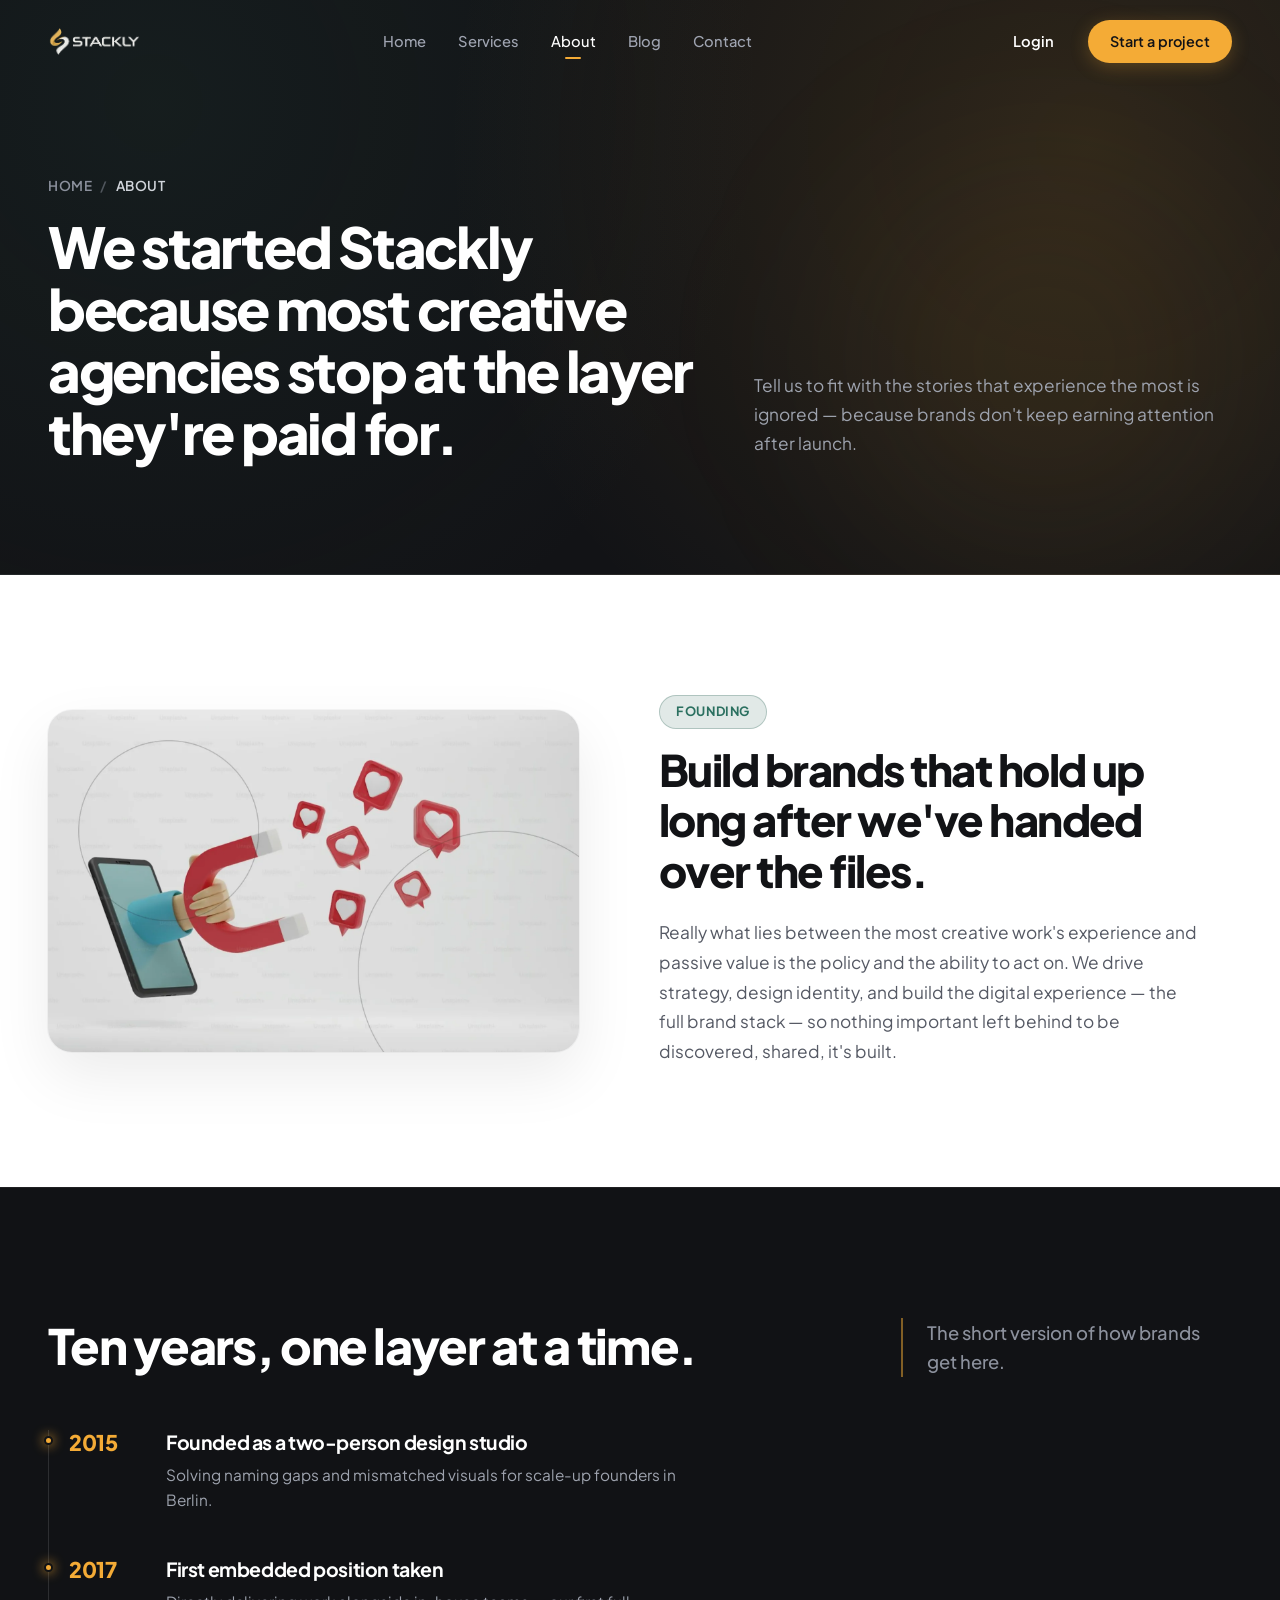
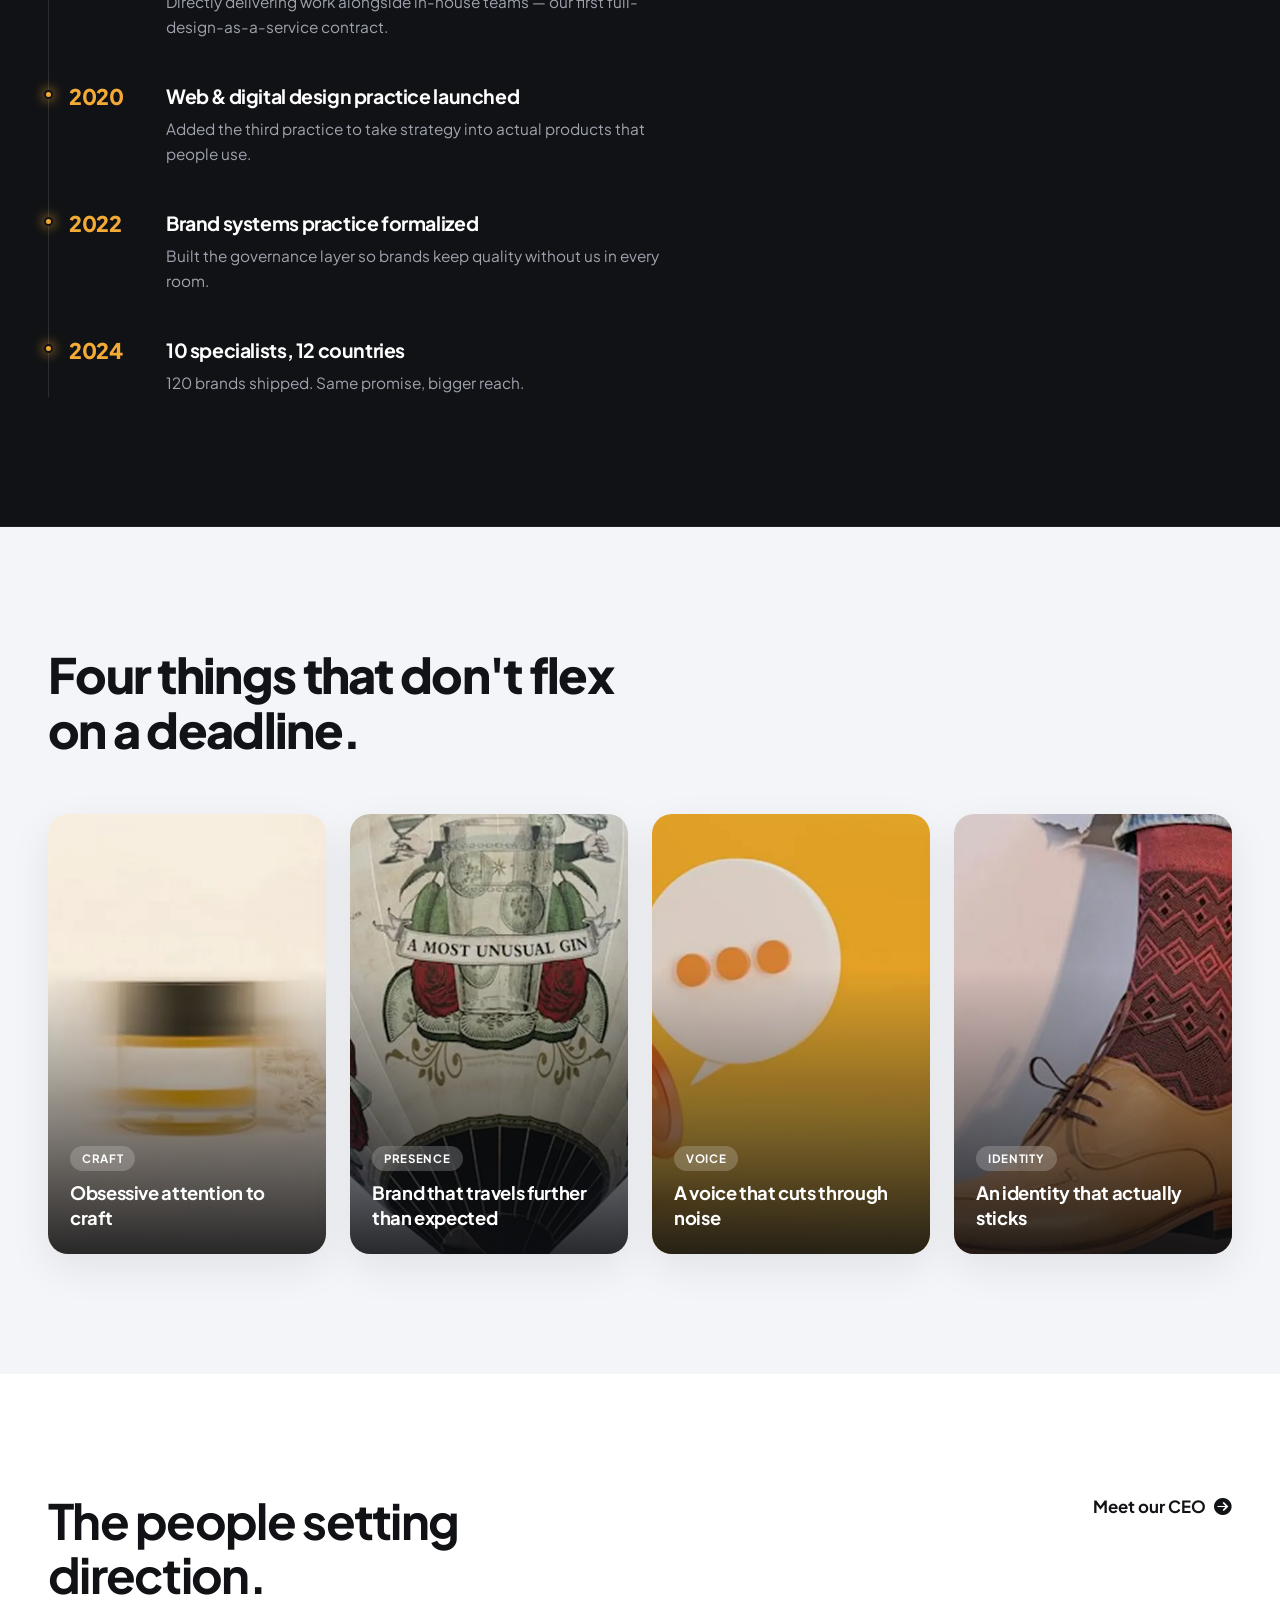
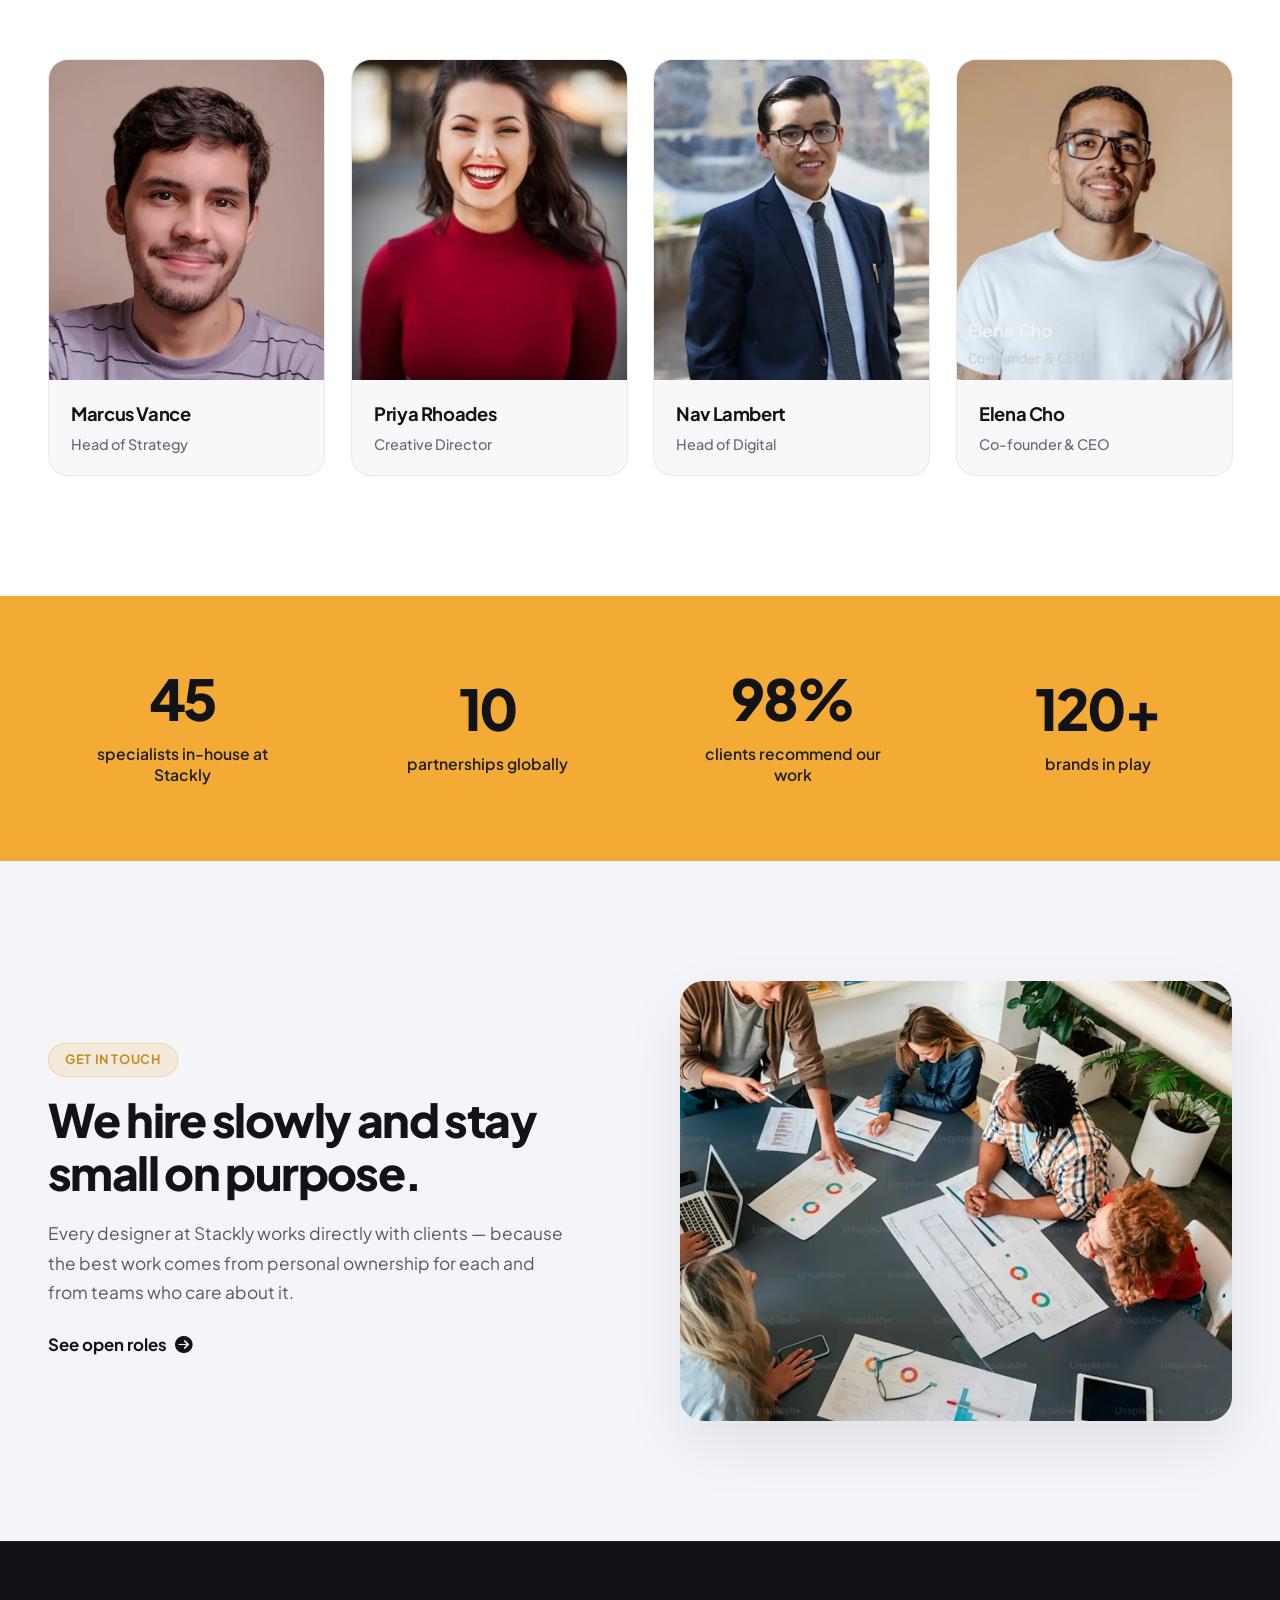
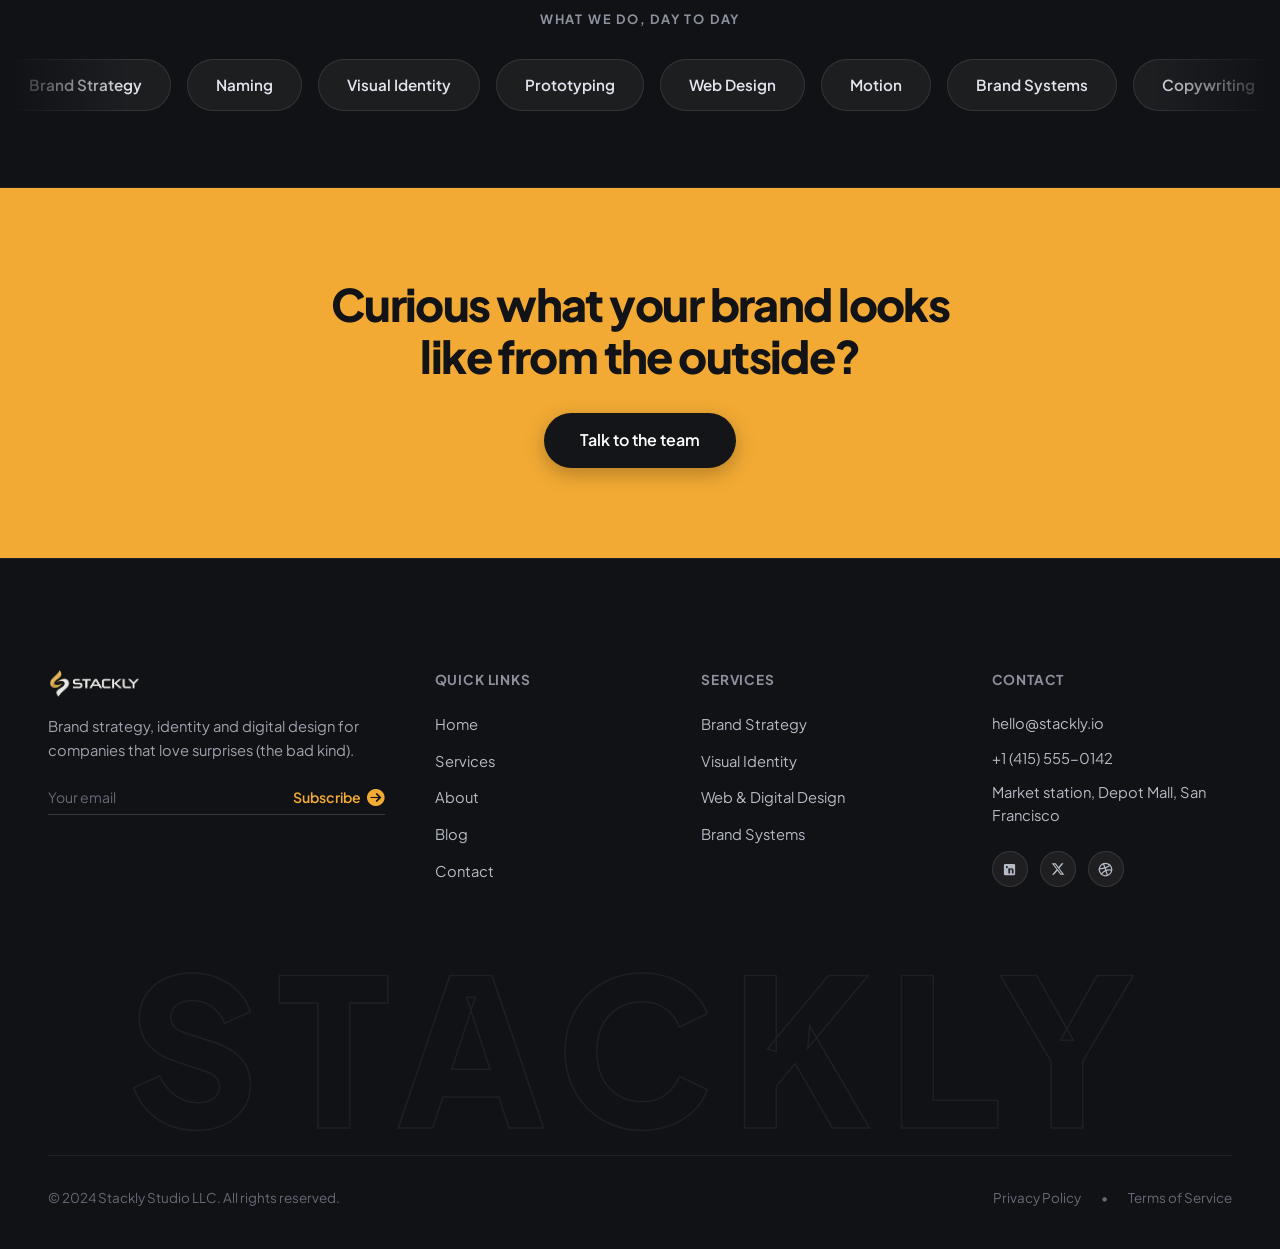
==== commit 1a77fb27: "Add files via upload" ====
--- a/about.html
+++ b/about.html
@@ -13,6 +13,7 @@
   <link rel="preconnect" href="https://fonts.googleapis.com">
   <link rel="preconnect" href="https://fonts.gstatic.com" crossorigin>
   <link href="https://fonts.googleapis.com/css2?family=Plus+Jakarta+Sans:wght@400;500;600;700;800&display=swap" rel="stylesheet">
+  <link rel="stylesheet" href="https://cdnjs.cloudflare.com/ajax/libs/font-awesome/6.5.1/css/all.min.css">
   <link rel="stylesheet" href="style.css">
 </head>
 <body>
@@ -287,7 +288,7 @@
             The people setting<br>direction.
           </h2>
           <a href="404.html" class="about-team-cta-link">
-            Meet our CEO <span>&rarr;</span>
+            Meet our CEO <i class="fa-solid fa-circle-arrow-right"></i>
           </a>
         </div>
 
@@ -379,7 +380,7 @@
             Every designer at Stackly works directly with clients — because the best work comes from personal ownership for each and from teams who care about it.
           </p>
           <a href="404.html" class="about-hire-link">
-            See open roles <span>&rarr;</span>
+            See open roles <i class="fa-solid fa-circle-arrow-right"></i>
           </a>
         </div>
 
@@ -450,16 +451,17 @@
           </p>
           <form id="newsletterForm" class="newsletter-box">
             <input type="email" placeholder="Your email" class="newsletter-input" required>
-            <button type="submit" class="newsletter-btn">Subscribe <span>&rarr;</span></button>
+            <button type="submit" class="newsletter-btn">Subscribe <i class="fa-solid fa-circle-arrow-right"></i></button>
           </form>
         </div>
         <div class="footer-col">
-          <h4 class="footer-col-title">Company</h4>
+          <h4 class="footer-col-title">Quick Links</h4>
           <ul class="footer-nav-list">
-            <li><a href="404.html">Approach</a></li>
-            <li><a href="404.html">Case studies</a></li>
-            <li><a href="404.html">About</a></li>
-            <li><a href="404.html">Press</a></li>
+            <li><a href="index.html">Home</a></li>
+            <li><a href="services.html">Services</a></li>
+            <li><a href="about.html">About</a></li>
+            <li><a href="blog.html">Blog</a></li>
+            <li><a href="contact.html">Contact</a></li>
           </ul>
         </div>
         <div class="footer-col">
--- a/style.css
+++ b/style.css
@@ -179,12 +179,14 @@
   background: rgba(255, 255, 255, 0.18);
   backdrop-filter: blur(10px);
   -webkit-backdrop-filter: blur(10px);
-  display: flex;
+  display: inline-flex;
   align-items: center;
   justify-content: center;
   color: #ffffff;
   transition: all var(--transition-base);
   border: 1px solid rgba(255, 255, 255, 0.25);
+  text-decoration: none;
+  cursor: pointer;
 }
 
 .arrow-circle-btn svg {
@@ -192,15 +194,30 @@
 }
 
 .card:hover .arrow-circle-btn,
-.case-card:hover .arrow-circle-btn {
-  background: #ffffff;
-  color: #121316;
-  transform: scale(1.06);
+.case-card:hover .arrow-circle-btn,
+.case-card-featured:hover .arrow-circle-btn,
+.case-card-small:hover .arrow-circle-btn {
+  background: rgba(255, 255, 255, 0.3);
+  color: #ffffff;
+  transform: scale(1.05);
 }
 
 .card:hover .arrow-circle-btn svg,
-.case-card:hover .arrow-circle-btn svg {
+.case-card:hover .arrow-circle-btn svg,
+.case-card-featured:hover .arrow-circle-btn svg,
+.case-card-small:hover .arrow-circle-btn svg {
   transform: translate(2px, -2px);
+}
+
+.arrow-circle-btn:hover {
+  background: #ffffff !important;
+  color: #121316 !important;
+  transform: scale(1.14) !important;
+  box-shadow: 0 8px 24px rgba(0, 0, 0, 0.25);
+}
+
+.arrow-circle-btn:active {
+  transform: scale(0.96) !important;
 }
 
 /* Section Header Typography */
@@ -716,6 +733,17 @@
     max-width: 440px;
     margin: 0 auto;
   }
+
+  /* Center person's face in hero background slideshow on mobile / tablet */
+  .hero-slide--1 img {
+    object-position: 29% 22%;
+  }
+  .hero-slide--2 img {
+    object-position: 65% 20%;
+  }
+  .hero-slide--3 img {
+    object-position: 63% 22%;
+  }
 }
 
 @media (max-width: 580px) {
@@ -728,6 +756,17 @@
   }
   .hero-visual-wrapper:hover .hero-layers-container {
     transform: none;
+  }
+
+  /* Specific focal point on mobile phone screen ratios */
+  .hero-slide--1 img {
+    object-position: 28% 20%;
+  }
+  .hero-slide--2 img {
+    object-position: 65% 18%;
+  }
+  .hero-slide--3 img {
+    object-position: 63% 20%;
   }
 }
 
@@ -1685,12 +1724,24 @@
   font-weight: 600;
   display: flex;
   align-items: center;
-  gap: 4px;
+  gap: 6px;
   cursor: pointer;
+  transition: transform var(--transition-fast), color var(--transition-fast);
+}
+
+.newsletter-btn svg,
+.newsletter-btn i {
+  flex-shrink: 0;
+  font-size: 1.1rem;
   transition: transform var(--transition-fast);
 }
 
 .newsletter-btn:hover {
+  color: #ffd074;
+}
+
+.newsletter-btn:hover svg,
+.newsletter-btn:hover i {
   transform: translateX(4px);
 }
 
@@ -2485,6 +2536,18 @@
 .service-layer-card:hover .service-card-price {
   transform: translateX(4px);
   color: #1b493f;
+}
+
+.service-card-price svg,
+.service-card-price i {
+  flex-shrink: 0;
+  font-size: 1rem;
+  transition: transform var(--transition-fast);
+}
+
+.service-layer-card:hover .service-card-price svg,
+.service-layer-card:hover .service-card-price i {
+  transform: translateX(3px);
 }
 
 @media (max-width: 960px) {
@@ -3490,7 +3553,11 @@
   transition: all var(--transition-fast);
 }
 
-.about-team-cta-link span {
+.about-team-cta-link span,
+.about-team-cta-link svg,
+.about-team-cta-link i {
+  flex-shrink: 0;
+  font-size: 1.1rem;
   transition: transform var(--transition-fast);
 }
 
@@ -3498,7 +3565,9 @@
   color: #c98b27;
 }
 
-.about-team-cta-link:hover span {
+.about-team-cta-link:hover span,
+.about-team-cta-link:hover svg,
+.about-team-cta-link:hover i {
   transform: translateX(4px);
 }
 
@@ -3677,7 +3746,11 @@
   width: fit-content;
 }
 
-.about-hire-link span {
+.about-hire-link span,
+.about-hire-link svg,
+.about-hire-link i {
+  flex-shrink: 0;
+  font-size: 1.1rem;
   transition: transform var(--transition-fast);
 }
 
@@ -3685,7 +3758,9 @@
   color: #c98b27;
 }
 
-.about-hire-link:hover span {
+.about-hire-link:hover span,
+.about-hire-link:hover svg,
+.about-hire-link:hover i {
   transform: translateX(5px);
 }
 
@@ -4307,6 +4382,19 @@
 .page-pill:disabled {
   opacity: 0.35;
   cursor: not-allowed;
+}
+
+.page-pill i {
+  font-size: 1.05rem;
+  transition: transform var(--transition-fast);
+}
+
+.page-pill:hover:not(:disabled) i.fa-circle-arrow-right {
+  transform: translateX(2px);
+}
+
+.page-pill:hover:not(:disabled) i.fa-circle-arrow-left {
+  transform: translateX(-2px);
 }
 
 /* Responsive adjustments for Blog */
@@ -5652,6 +5740,26 @@
   font-size: 0.84rem;
   color: #64748b;
   margin: -6px 0 6px 4px;
+}
+
+.auth-input.is-invalid {
+  border-color: #ef4444 !important;
+  box-shadow: 0 0 0 3px rgba(239, 68, 68, 0.18) !important;
+}
+
+.auth-input.is-valid {
+  border-color: #10b981 !important;
+  box-shadow: 0 0 0 3px rgba(16, 185, 129, 0.15) !important;
+}
+
+.auth-error-msg {
+  font-size: 0.84rem;
+  color: #ef4444;
+  margin: -6px 0 6px 4px;
+  display: flex;
+  align-items: center;
+  gap: 6px;
+  font-weight: 500;
 }
 
 /* Remember Me & Forgot */
